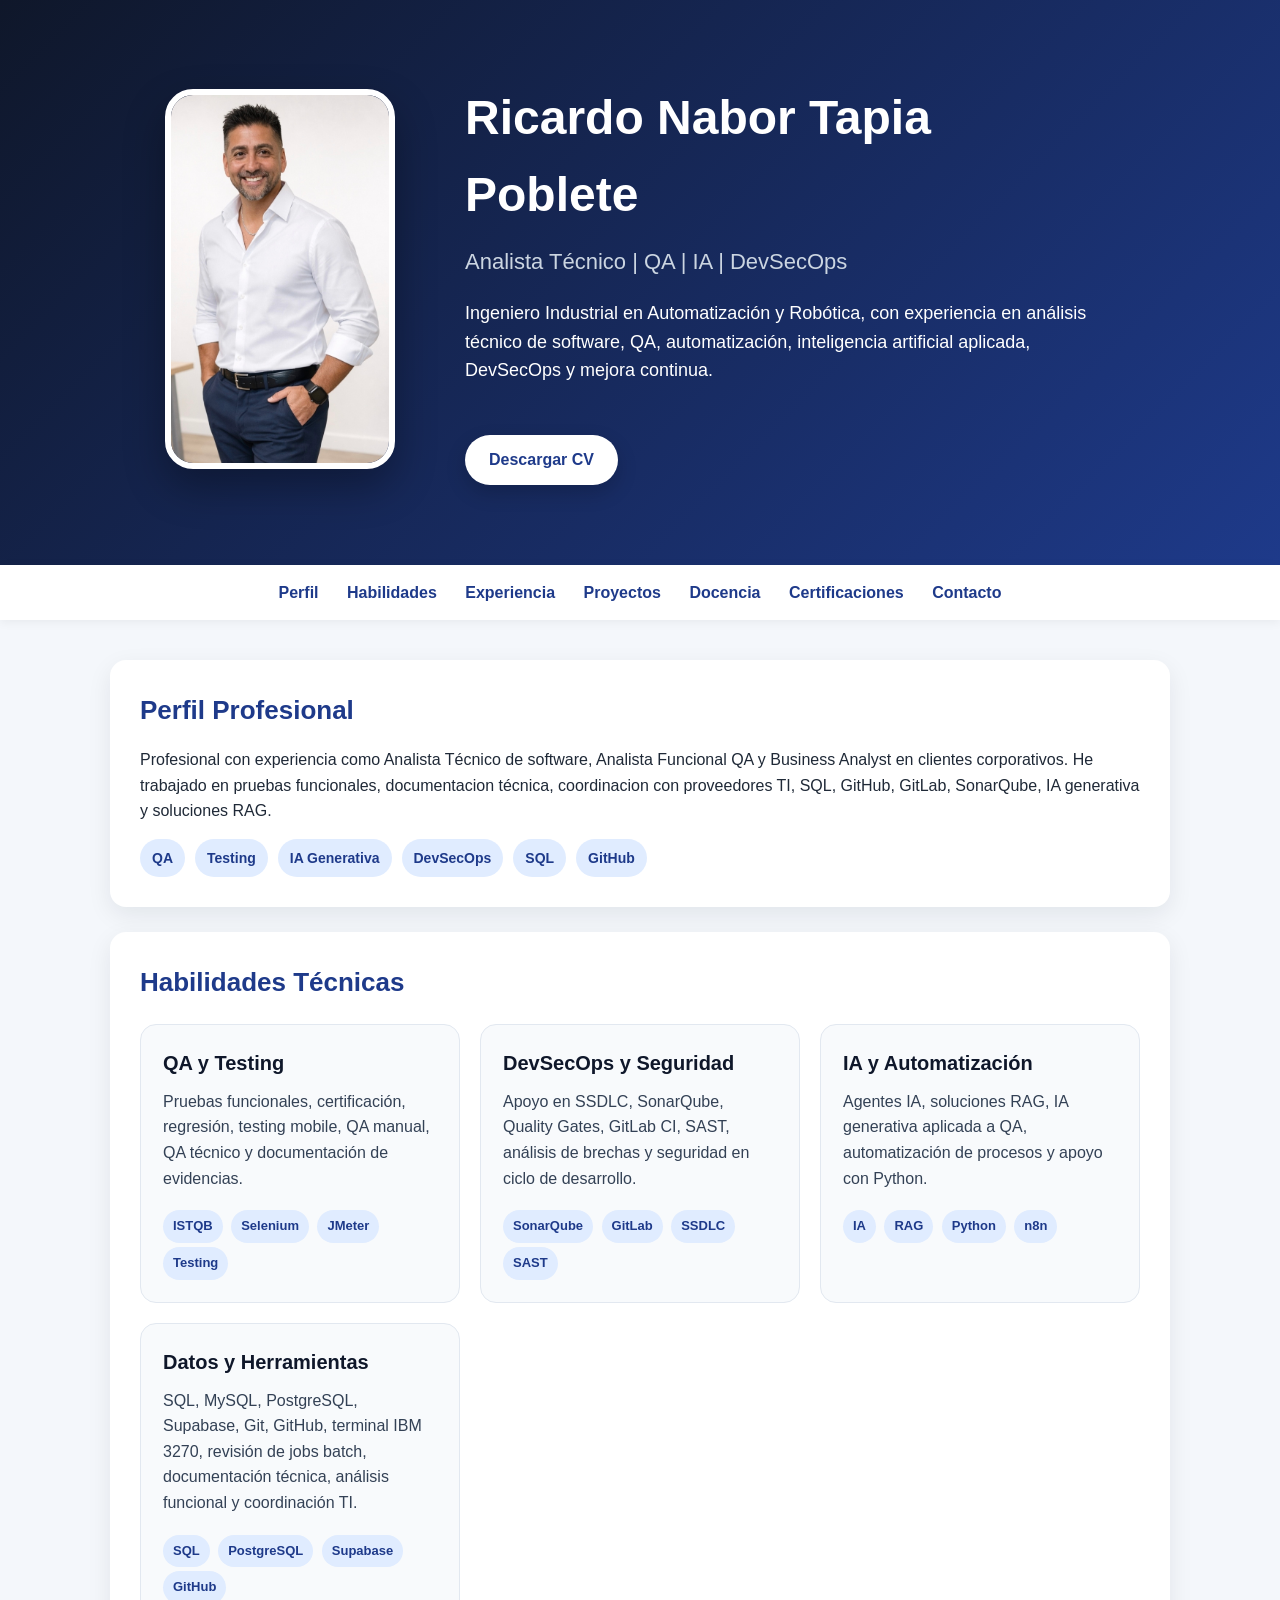
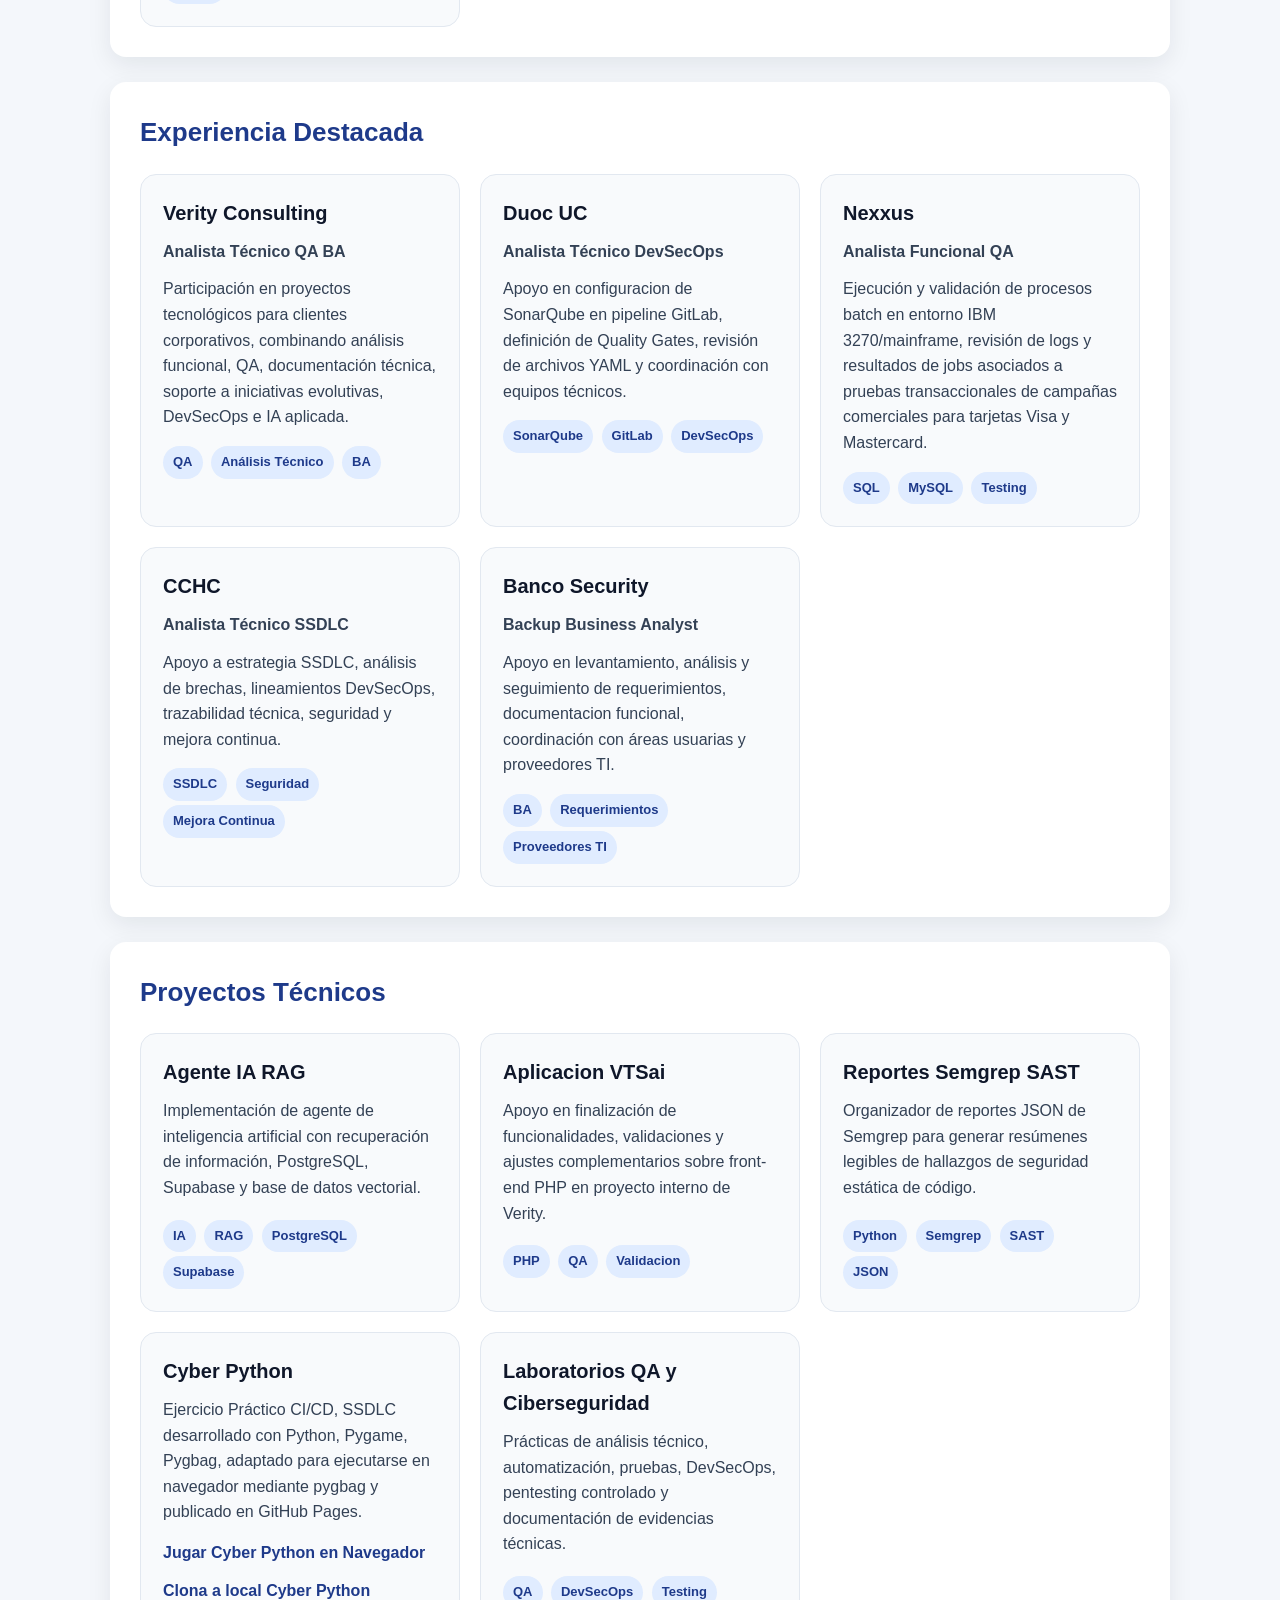
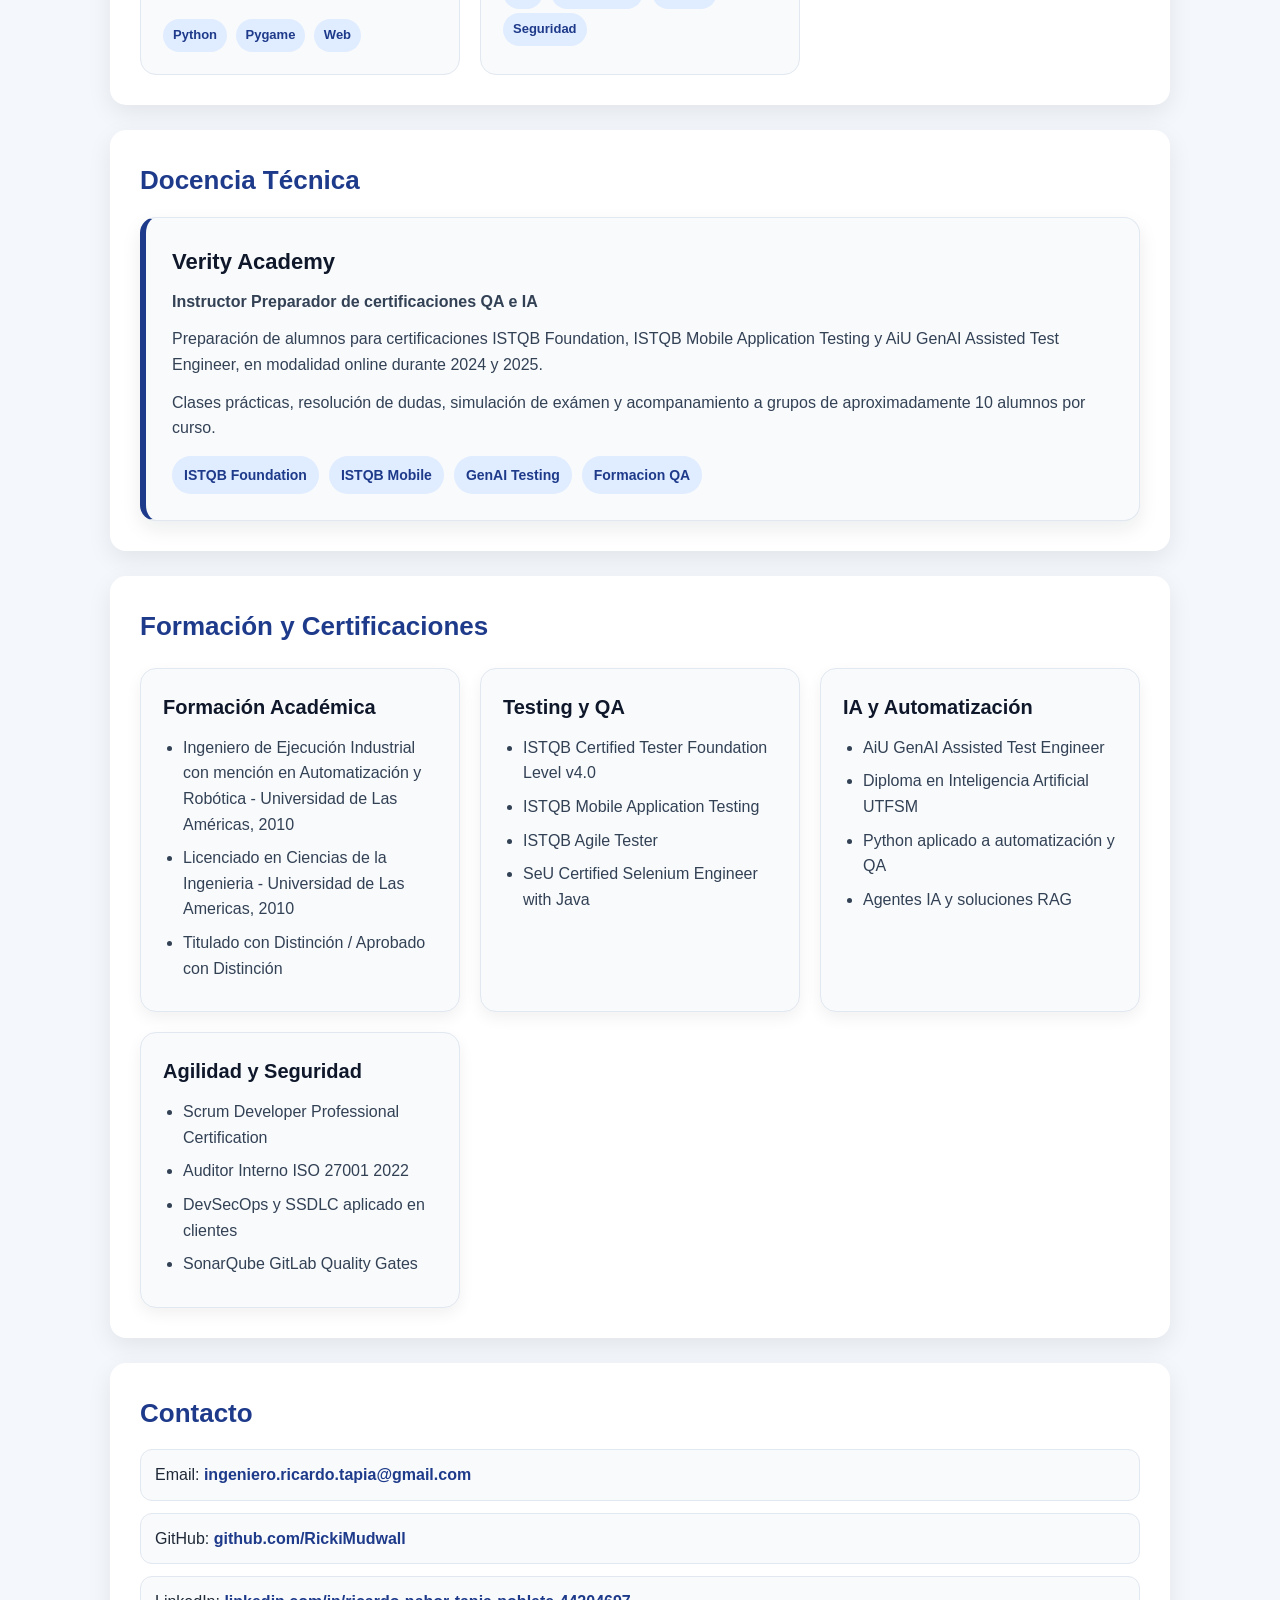
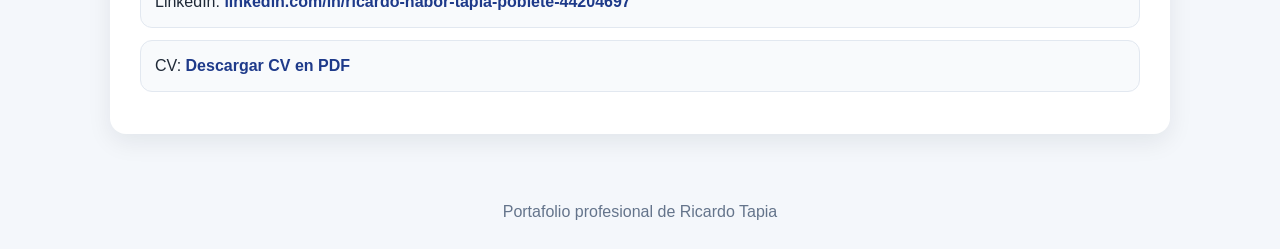
==== index.html @ 10bc8da4 "Update description and profile text in index.html" ====
<!DOCTYPE html>
<html lang="es">
<head>
  <meta charset="UTF-8">
  <meta name="viewport" content="width=device-width, initial-scale=1.0">
  <title>Ricardo Tapia | QA, IA, DevSecOps y Análisis Técnico</title>
  
  <meta name="description" content="Portafolio profesional de Ricardo Tapia, Ingeniero Industrial con experiencia en QA, analisis tecnico de software, inteligencia artificial aplicada, DevSecOps, automatizacion, testing y ciberseguridad.">
  
  <meta name="author" content="Ricardo Nabor Tapia Poblete">
  
  <meta name="keywords" content="Ricardo Tapia, QA, Testing, DevSecOps, Inteligencia Artificial, IA, RAG, Automatizacion, Analista Tecnico, Business Analyst, GitHub, SonarQube, GitLab, SQL">
  
  <meta property="og:title" content="Ricardo Tapia | Portafolio Profesional">
  <meta property="og:description" content="QA, IA aplicada, DevSecOps, automatizacion, testing, analisis tecnico y ciberseguridad.">
  <meta property="og:type" content="website">
  <meta property="og:url" content="https://rickimudwall.github.io/">
  
  <link rel="stylesheet" href="style.css">
</head>

<body>
  <header>
    <div class="hero-container">
      <div class="hero-image">
        <img src="perfil.jpg" alt="Foto de perfil de Ricardo Tapia" class="profile-photo">
      </div>
  
      <div class="hero-content">
        <h1>Ricardo Nabor Tapia Poblete</h1>
        <h2>Analista Técnico | QA | IA | DevSecOps</h2>
  
        <p>
          Ingeniero Industrial en Automatización y Robótica, con experiencia en análisis técnico de software,
          QA, automatización, inteligencia artificial aplicada, DevSecOps y mejora continua.
        </p>
  
        <a class="btn-cv" href="CV_Ricardo_Tapia.pdf" download>
          Descargar CV
        </a>
      </div>
    </div>
  </header>

  <nav>
    <a href="#perfil">Perfil</a>
    <a href="#habilidades">Habilidades</a>
    <a href="#experiencia">Experiencia</a>
    <a href="#proyectos">Proyectos</a>
    <a href="#docencia">Docencia</a>
    <a href="#certificaciones">Certificaciones</a>
    <a href="#contacto">Contacto</a>
  </nav>

  <main>
    <section id="perfil">
      <h2>Perfil Profesional</h2>
      <p>
        Profesional con experiencia como Analista Técnico de software, Analista Funcional QA y Business Analyst
        en clientes corporativos. He trabajado en pruebas funcionales, documentacion técnica,
        coordinacion con proveedores TI, SQL, GitHub, GitLab, SonarQube, IA generativa y soluciones RAG.
      </p>

      <div class="badges">
        <span class="badge">QA</span>
        <span class="badge">Testing</span>
        <span class="badge">IA Generativa</span>
        <span class="badge">DevSecOps</span>
        <span class="badge">SQL</span>
        <span class="badge">GitHub</span>
      </div>
    </section>

    <section id="habilidades">
      <h2>Habilidades Técnicas</h2>
    
      <div class="skills-grid">
        <article class="skill-card">
          <h3>QA y Testing</h3>
          <p>Pruebas funcionales, certificación, regresión, testing mobile, QA manual, QA técnico y documentación de evidencias.</p>
          <span>ISTQB</span>
          <span>Selenium</span>
          <span>JMeter</span>
          <span>Testing</span>
        </article>
    
        <article class="skill-card">
          <h3>DevSecOps y Seguridad</h3>
          <p>Apoyo en SSDLC, SonarQube, Quality Gates, GitLab CI, SAST, análisis de brechas y seguridad en ciclo de desarrollo.</p>
          <span>SonarQube</span>
          <span>GitLab</span>
          <span>SSDLC</span>
          <span>SAST</span>
        </article>
    
        <article class="skill-card">
          <h3>IA y Automatización</h3>
          <p>Agentes IA, soluciones RAG, IA generativa aplicada a QA, automatización de procesos y apoyo con Python.</p>
          <span>IA</span>
          <span>RAG</span>
          <span>Python</span>
          <span>n8n</span>
        </article>
    
        <article class="skill-card">
          <h3>Datos y Herramientas</h3>
          <p>SQL, MySQL, PostgreSQL, Supabase, Git, GitHub, terminal IBM 3270, revisión de jobs batch, documentación técnica, análisis funcional y coordinación TI.</p>
          <span>SQL</span>
          <span>PostgreSQL</span>
          <span>Supabase</span>
          <span>GitHub</span>
        </article>
      </div>
    </section>
    
    <section id="experiencia">
      <h2>Experiencia Destacada</h2>
    
      <div class="experience-grid">
        <article class="experience-card">
          <h3>Verity Consulting</h3>
          <p><strong>Analista Técnico QA BA</strong></p>
          <p>
            Participación en proyectos tecnológicos para clientes corporativos, combinando
            análisis funcional, QA, documentación técnica, soporte a iniciativas evolutivas,
            DevSecOps e IA aplicada.
          </p>
          <span>QA</span>
          <span>Análisis Técnico</span>
          <span>BA</span>
        </article>
    
        <article class="experience-card">
          <h3>Duoc UC</h3>
          <p><strong>Analista Técnico DevSecOps</strong></p>
          <p>
            Apoyo en configuracion de SonarQube en pipeline GitLab, definición de Quality Gates,
            revisión de archivos YAML y coordinación con equipos técnicos.
          </p>
          <span>SonarQube</span>
          <span>GitLab</span>
          <span>DevSecOps</span>
        </article>
    
        <article class="experience-card">
          <h3>Nexxus</h3>
          <p><strong>Analista Funcional QA</strong></p>
          <p>
            Ejecución y validación de procesos batch en entorno IBM 3270/mainframe, revisión de logs y resultados de jobs asociados a pruebas transaccionales de campañas comerciales para tarjetas Visa y Mastercard.
          </p>
          <span>SQL</span>
          <span>MySQL</span>
          <span>Testing</span>
        </article>
    
        <article class="experience-card">
          <h3>CCHC</h3>
          <p><strong>Analista Técnico SSDLC</strong></p>
          <p>
            Apoyo a estrategia SSDLC, análisis de brechas, lineamientos DevSecOps,
            trazabilidad técnica, seguridad y mejora continua.
          </p>
          <span>SSDLC</span>
          <span>Seguridad</span>
          <span>Mejora Continua</span>
        </article>
    
        <article class="experience-card">
          <h3>Banco Security</h3>
          <p><strong>Backup Business Analyst</strong></p>
          <p>
            Apoyo en levantamiento, análisis y seguimiento de requerimientos,
            documentacion funcional, coordinación con áreas usuarias y proveedores TI.
          </p>
          <span>BA</span>
          <span>Requerimientos</span>
          <span>Proveedores TI</span>
        </article>
      </div>
    </section>

    <section id="proyectos">
      <h2>Proyectos Técnicos</h2>
    
      <div class="project-grid">
        <article class="project-card">
          <h3>Agente IA RAG</h3>
          <p>
            Implementación de agente de inteligencia artificial con recuperación de información,
            PostgreSQL, Supabase y base de datos vectorial.
          </p>
          <span>IA</span>
          <span>RAG</span>
          <span>PostgreSQL</span>
          <span>Supabase</span>
        </article>
    
        <article class="project-card">
          <h3>Aplicacion VTSai</h3>
          <p>
            Apoyo en finalización de funcionalidades, validaciones y ajustes complementarios
            sobre front-end PHP en proyecto interno de Verity.
          </p>
          <span>PHP</span>
          <span>QA</span>
          <span>Validacion</span>
        </article>
    
        <article class="project-card">
          <h3>Reportes Semgrep SAST</h3>
          <p>
            Organizador de reportes JSON de Semgrep para generar resúmenes legibles
            de hallazgos de seguridad estática de código.
          </p>
          <span>Python</span>
          <span>Semgrep</span>
          <span>SAST</span>
          <span>JSON</span>
        </article>

        <article class="project-card">
          <h3>Cyber Python</h3>
          <p>
            Ejercicio Práctico CI/CD, SSDLC desarrollado con Python, Pygame, Pygbag, adaptado para ejecutarse
            en navegador mediante pygbag y publicado en GitHub Pages.
          </p>
          <a class="project-link" href="https://rickimudwall.github.io/cyber-python/" target="_blank" rel="noopener noreferrer">Jugar Cyber Python en Navegador</a>
          <a class="project-link" href="https://github.com/RickiMudwall/cyber-python.git" target="_blank" rel="noopener noreferrer">Clona a local Cyber Python</a>
          <span>Python</span>
          <span>Pygame</span>
          <span>Web</span>
        </article>
    
        <article class="project-card">
          <h3>Laboratorios QA y Ciberseguridad</h3>
          <p>
            Prácticas de análisis técnico, automatización, pruebas, DevSecOps,
            pentesting controlado y documentación de evidencias técnicas.
          </p>
          <span>QA</span>
          <span>DevSecOps</span>
          <span>Testing</span>
          <span>Seguridad</span>
        </article>
      </div>
    </section>

    <section id="docencia">
      <h2>Docencia Técnica</h2>
    
      <div class="teaching-card">
        <h3>Verity Academy</h3>
        <p><strong>Instructor Preparador de certificaciones QA e IA</strong></p>
        <p>
          Preparación de alumnos para certificaciones ISTQB Foundation,
          ISTQB Mobile Application Testing y AiU GenAI Assisted Test Engineer,
          en modalidad online durante 2024 y 2025.
        </p>
        <p>
          Clases prácticas, resolución de dudas, simulación de exámen y
          acompanamiento a grupos de aproximadamente 10 alumnos por curso.
        </p>
    
        <div class="badges">
          <span class="badge">ISTQB Foundation</span>
          <span class="badge">ISTQB Mobile</span>
          <span class="badge">GenAI Testing</span>
          <span class="badge">Formacion QA</span>
        </div>
      </div>
    </section>
    
    <section id="certificaciones">
      <h2>Formación y Certificaciones</h2>
    
      <div class="cert-grid">
        <article class="cert-card">
          <h3>Formación Académica</h3>
          <ul>
            <li>Ingeniero de Ejecución Industrial con mención en Automatización y Robótica - Universidad de Las Américas, 2010</li>
            <li>Licenciado en Ciencias de la Ingenieria - Universidad de Las Americas, 2010</li>
            <li>Titulado con Distinción / Aprobado con Distinción</li>
          </ul>
        </article>

        <article class="cert-card">
          <h3>Testing y QA</h3>
          <ul>
            <li>ISTQB Certified Tester Foundation Level v4.0</li>
            <li>ISTQB Mobile Application Testing</li>
            <li>ISTQB Agile Tester</li>
            <li>SeU Certified Selenium Engineer with Java</li>
          </ul>
        </article>
    
        <article class="cert-card">
          <h3>IA y Automatización</h3>
          <ul>
            <li>AiU GenAI Assisted Test Engineer</li>
            <li>Diploma en Inteligencia Artificial UTFSM</li>
            <li>Python aplicado a automatización y QA</li>
            <li>Agentes IA y soluciones RAG</li>
          </ul>
        </article>
    
        <article class="cert-card">
          <h3>Agilidad y Seguridad</h3>
          <ul>
            <li>Scrum Developer Professional Certification</li>
            <li>Auditor Interno ISO 27001 2022</li>
            <li>DevSecOps y SSDLC aplicado en clientes</li>
            <li>SonarQube GitLab Quality Gates</li>
          </ul>
        </article>
      </div>
    </section>

    <section id="contacto">
      <h2>Contacto</h2>
    
      <p>
        Email:
        <a href="mailto:ingeniero.ricardo.tapia@gmail.com">
          ingeniero.ricardo.tapia@gmail.com
        </a>
      </p>
    
      <p>
        GitHub:
        <a href="https://github.com/RickiMudwall" target="_blank" rel="noopener noreferrer">
          github.com/RickiMudwall
        </a>
      </p>
    
      <p>
        LinkedIn:
        <a href="https://www.linkedin.com/in/ricardo-nabor-tapia-poblete-44204697" target="_blank" rel="noopener noreferrer">
          linkedin.com/in/ricardo-nabor-tapia-poblete-44204697
        </a>
      </p>
    
      <p>
        CV:
        <a href="CV_Ricardo_Tapia.pdf" download>
          Descargar CV en PDF
        </a>
      </p>
    </section>
  </main>

  <footer>
    <p>Portafolio profesional de Ricardo Tapia</p>
  </footer>
  
  <button id="topButton" class="top-button" aria-label="Volver arriba">
    ↑
  </button>
  
  <script src="script.js" defer></script>
  </body>
  </html>
---- style.css ----
* {
  box-sizing: border-box;
  margin: 0;
  padding: 0;
}

html {
  scroll-behavior: smooth;
}

body {
  font-family: Arial, Helvetica, sans-serif;
  background: #f4f7fb;
  color: #1f2937;
  line-height: 1.6;
}

header {
  background: linear-gradient(135deg, #0f172a, #1e3a8a);
  color: white;
  padding: 80px 20px;
}

.profile-photo {
  width: 230px;
  height: auto;
  border-radius: 28px;
  background: white;
  padding: 0;
  border: 6px solid white;
  box-shadow: 0 18px 42px rgba(0, 0, 0, 0.32);
}

.hero-container {
  max-width: 1050px;
  margin: 0 auto;
  display: flex;
  align-items: center;
  justify-content: center;
  gap: 70px;
}

.hero-image {
  flex: 0 0 auto;
}

.hero-content {
  max-width: 650px;
  text-align: left;
}

.hero-content h1 {
  font-size: 48px;
  margin-bottom: 10px;
}

.hero-content h2 {
  font-size: 22px;
  font-weight: 400;
  color: #cbd5e1;
  margin-bottom: 20px;
}

.hero-content p {
  max-width: 650px;
  margin: 0 0 25px 0;
  font-size: 18px;
}

header h1 {
  font-size: 42px;
  margin-bottom: 10px;
}

header h2 {
  font-size: 22px;
  font-weight: 400;
  color: #cbd5e1;
  margin-bottom: 20px;
}

header p {
  max-width: 850px;
  margin: 0 auto;
  font-size: 18px;
}

.btn-cv {
  display: inline-block;
  margin-top: 25px;
  padding: 12px 24px;
  background: white;
  color: #1e3a8a;
  text-decoration: none;
  font-weight: bold;
  border-radius: 999px;
  box-shadow: 0 8px 20px rgba(0, 0, 0, 0.18);
  transition: transform 0.2s ease, box-shadow 0.2s ease;
}

.btn-cv:hover {
  transform: translateY(-2px);
  box-shadow: 0 12px 28px rgba(0, 0, 0, 0.25);
}

nav {
  background: white;
  padding: 15px;
  text-align: center;
  box-shadow: 0 2px 10px rgba(0, 0, 0, 0.06);
  position: sticky;
  top: 0;
}

nav a {
  color: #1e3a8a;
  text-decoration: none;
  font-weight: bold;
  margin: 0 12px;
}

nav a:hover {
  text-decoration: underline;
}

main {
  max-width: 1100px;
  margin: 40px auto;
  padding: 0 20px;
}

section {
  background: white;
  margin-bottom: 25px;
  padding: 30px;
  border-radius: 16px;
  box-shadow: 0 8px 24px rgba(15, 23, 42, 0.08);
}

section h2 {
  color: #1e3a8a;
  margin-bottom: 15px;
  font-size: 26px;
}

section p {
  margin-bottom: 12px;
}

ul {
  padding-left: 22px;
}

li {
  margin-bottom: 8px;
}

.badges {
  display: flex;
  flex-wrap: wrap;
  gap: 10px;
  margin-top: 15px;
}

.badge {
  background: #e0ecff;
  color: #1e3a8a;
  padding: 8px 12px;
  border-radius: 999px;
  font-size: 14px;
  font-weight: bold;
}

footer {
  text-align: center;
  padding: 25px;
  color: #64748b;
}

#contacto a {
  color: #1e3a8a;
  font-weight: bold;
  text-decoration: none;
}

#contacto a:hover,
#contacto a:focus {
  text-decoration: underline;
}

#contacto p {
  background: #f8fafc;
  padding: 12px 14px;
  border-radius: 12px;
  margin-bottom: 12px;
  border: 1px solid #e2e8f0;
}

.project-grid {
  display: grid;
  grid-template-columns: repeat(auto-fit, minmax(240px, 1fr));
  gap: 20px;
  margin-top: 20px;
}

.project-card {
  background: #f8fafc;
  border: 1px solid #e2e8f0;
  border-radius: 16px;
  padding: 22px;
  transition: transform 0.2s ease, box-shadow 0.2s ease;
}

.project-card:hover {
  transform: translateY(-4px);
  box-shadow: 0 12px 28px rgba(15, 23, 42, 0.12);
}

.project-card h3 {
  color: #0f172a;
  font-size: 20px;
  margin-bottom: 10px;
}

.project-card p {
  color: #334155;
  margin-bottom: 15px;
}

.project-card span {
  display: inline-block;
  background: #e0ecff;
  color: #1e3a8a;
  padding: 6px 10px;
  border-radius: 999px;
  font-size: 13px;
  font-weight: bold;
  margin: 4px 4px 0 0;
}

.project-link {
  display: inline-block;
  color: #1e3a8a;
  font-weight: bold;
  margin-bottom: 12px;
  text-decoration: none;
}

.project-link:hover,
.project-link:focus {
  text-decoration: underline;
}

.cert-grid {
  display: grid;
  grid-template-columns: repeat(auto-fit, minmax(260px, 1fr));
  gap: 20px;
  margin-top: 20px;
}

.cert-card {
  background: #f8fafc;
  border: 1px solid #e2e8f0;
  border-radius: 16px;
  padding: 22px;
  box-shadow: 0 6px 16px rgba(15, 23, 42, 0.06);
  transition: transform 0.2s ease, box-shadow 0.2s ease;
}

.cert-card:hover {
  transform: translateY(-4px);
  box-shadow: 0 12px 28px rgba(15, 23, 42, 0.12);
}

.cert-card h3 {
  color: #0f172a;
  font-size: 20px;
  margin-bottom: 12px;
}

.cert-card ul {
  padding-left: 20px;
}

.cert-card li {
  color: #334155;
  margin-bottom: 8px;
}

.experience-grid {
  display: grid;
  grid-template-columns: repeat(auto-fit, minmax(260px, 1fr));
  gap: 20px;
  margin-top: 20px;
}

.experience-card {
  background: #f8fafc;
  border: 1px solid #e2e8f0;
  border-radius: 16px;
  padding: 22px;
  transition: transform 0.2s ease, box-shadow 0.2s ease;
}

.experience-card:hover {
  transform: translateY(-4px);
  box-shadow: 0 12px 28px rgba(15, 23, 42, 0.12);
}

.experience-card h3 {
  color: #0f172a;
  font-size: 20px;
  margin-bottom: 10px;
}

.experience-card p {
  color: #334155;
  margin-bottom: 12px;
}

.experience-card span {
  display: inline-block;
  background: #e0ecff;
  color: #1e3a8a;
  padding: 6px 10px;
  border-radius: 999px;
  font-size: 13px;
  font-weight: bold;
  margin: 4px 4px 0 0;
}

.top-button {
  position: fixed;
  right: 24px;
  bottom: 24px;
  width: 48px;
  height: 48px;
  border: none;
  border-radius: 50%;
  background: #1e3a8a;
  color: white;
  font-size: 24px;
  font-weight: bold;
  cursor: pointer;
  opacity: 0;
  visibility: hidden;
  transform: translateY(12px);
  box-shadow: 0 10px 24px rgba(15, 23, 42, 0.25);
  transition: opacity 0.2s ease, transform 0.2s ease, visibility 0.2s ease;
}

.top-button.show {
  opacity: 1;
  visibility: visible;
  transform: translateY(0);
}

.top-button:hover {
  background: #0f172a;
  transform: translateY(-3px);
}

.teaching-card {
  background: #f8fafc;
  border: 1px solid #e2e8f0;
  border-left: 6px solid #1e3a8a;
  border-radius: 16px;
  padding: 26px;
  box-shadow: 0 8px 20px rgba(15, 23, 42, 0.08);
  transition: transform 0.2s ease, box-shadow 0.2s ease;
}

.teaching-card:hover {
  transform: translateY(-4px);
  box-shadow: 0 12px 28px rgba(15, 23, 42, 0.12);
}

.teaching-card h3 {
  color: #0f172a;
  font-size: 22px;
  margin-bottom: 10px;
}

.teaching-card p {
  color: #334155;
  margin-bottom: 12px;
}

.skills-grid {
  display: grid;
  grid-template-columns: repeat(auto-fit, minmax(260px, 1fr));
  gap: 20px;
  margin-top: 20px;
}

.skill-card {
  background: #f8fafc;
  border: 1px solid #e2e8f0;
  border-radius: 16px;
  padding: 22px;
  transition: transform 0.2s ease, box-shadow 0.2s ease;
}

.skill-card:hover {
  transform: translateY(-4px);
  box-shadow: 0 12px 28px rgba(15, 23, 42, 0.12);
}

.skill-card h3 {
  color: #0f172a;
  font-size: 20px;
  margin-bottom: 10px;
}

.skill-card p {
  color: #334155;
  margin-bottom: 15px;
}

.skill-card span {
  display: inline-block;
  background: #e0ecff;
  color: #1e3a8a;
  padding: 6px 10px;
  border-radius: 999px;
  font-size: 13px;
  font-weight: bold;
  margin: 4px 4px 0 0;
}

@media (max-width: 700px) {
  header h1 {
    font-size: 32px;
  }

  header h2 {
    font-size: 18px;
  }

  nav a {
    display: inline-block;
    margin: 6px;
  }

  section {
    padding: 22px;
  }

    .hero-container {
    flex-direction: column;
    gap: 30px;
    text-align: center;
  }

  .hero-content {
    text-align: center;
  }

  .hero-content h1 {
    font-size: 34px;
  }

  .hero-content h2 {
    font-size: 18px;
  }

  .hero-content p {
    margin: 0 auto 25px auto;
    font-size: 16px;
  }

  .profile-photo {
    width: 170px;
    height: auto;
  }
}
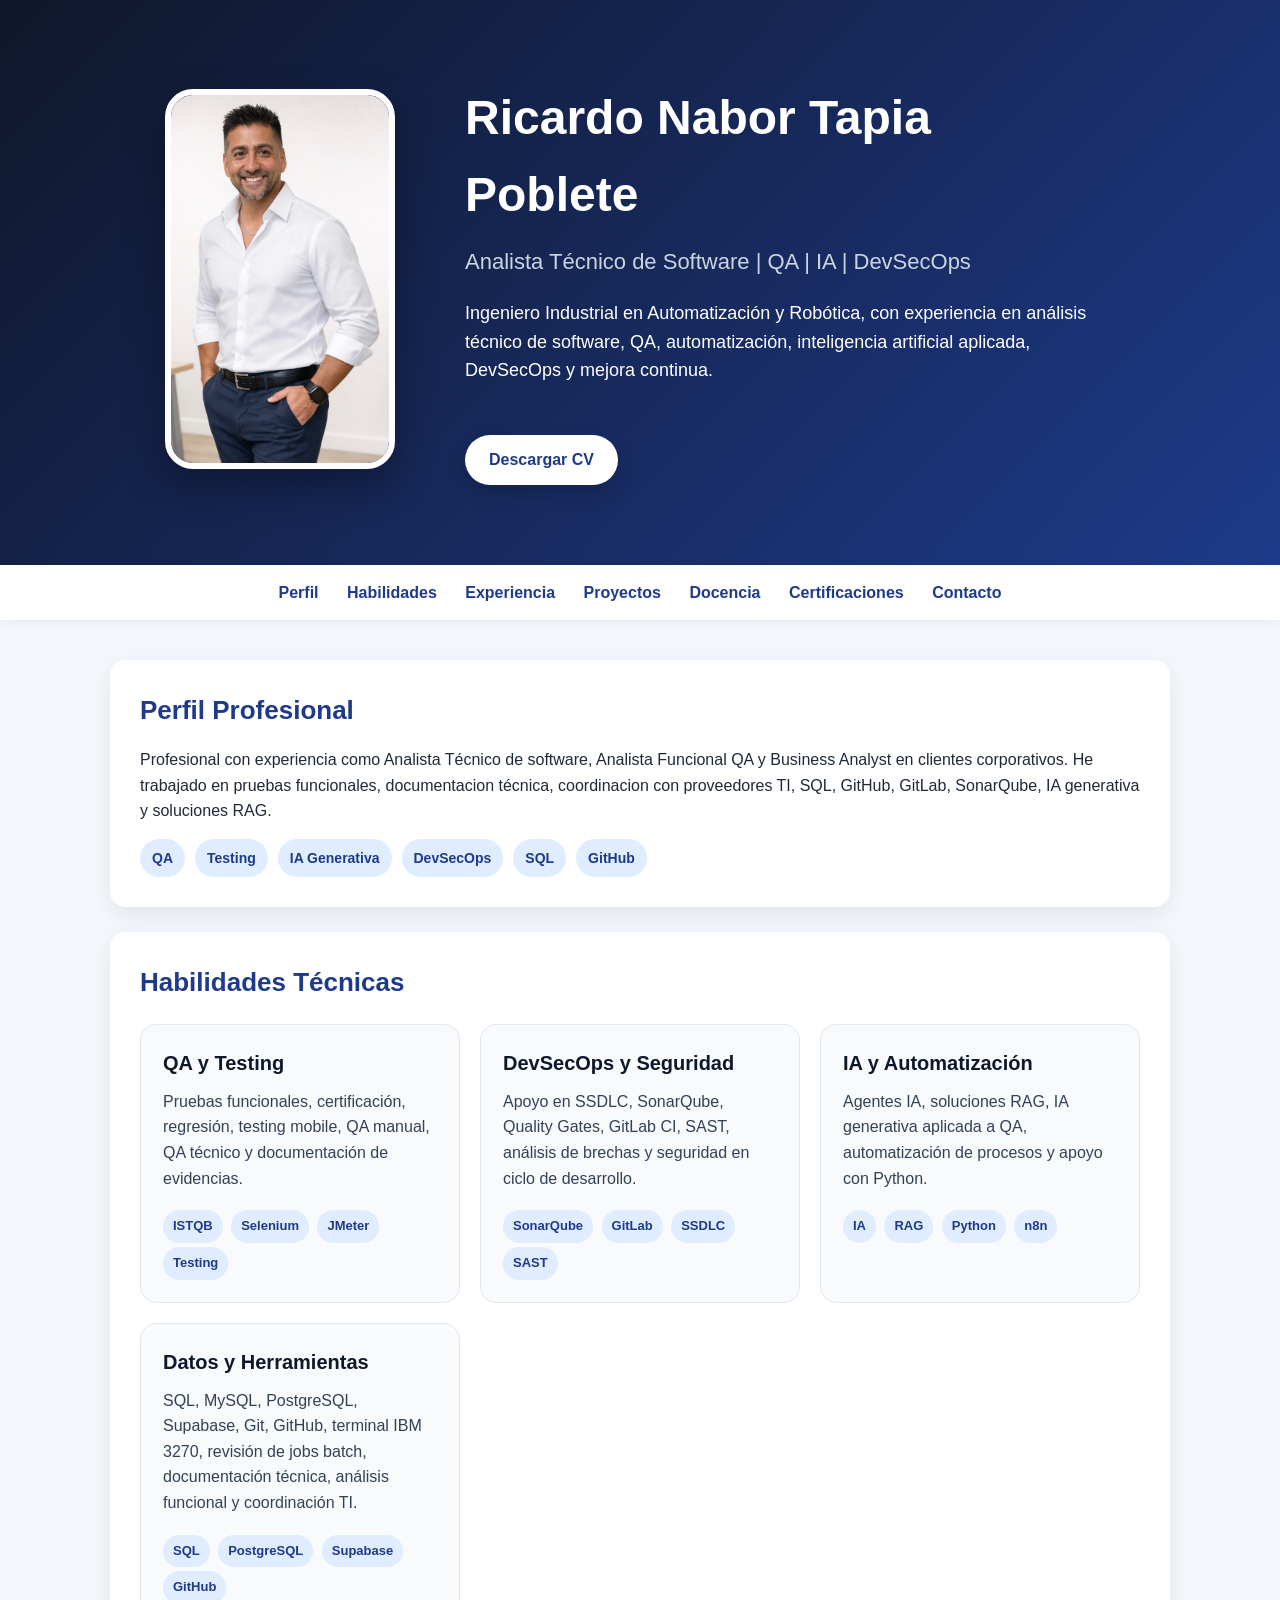
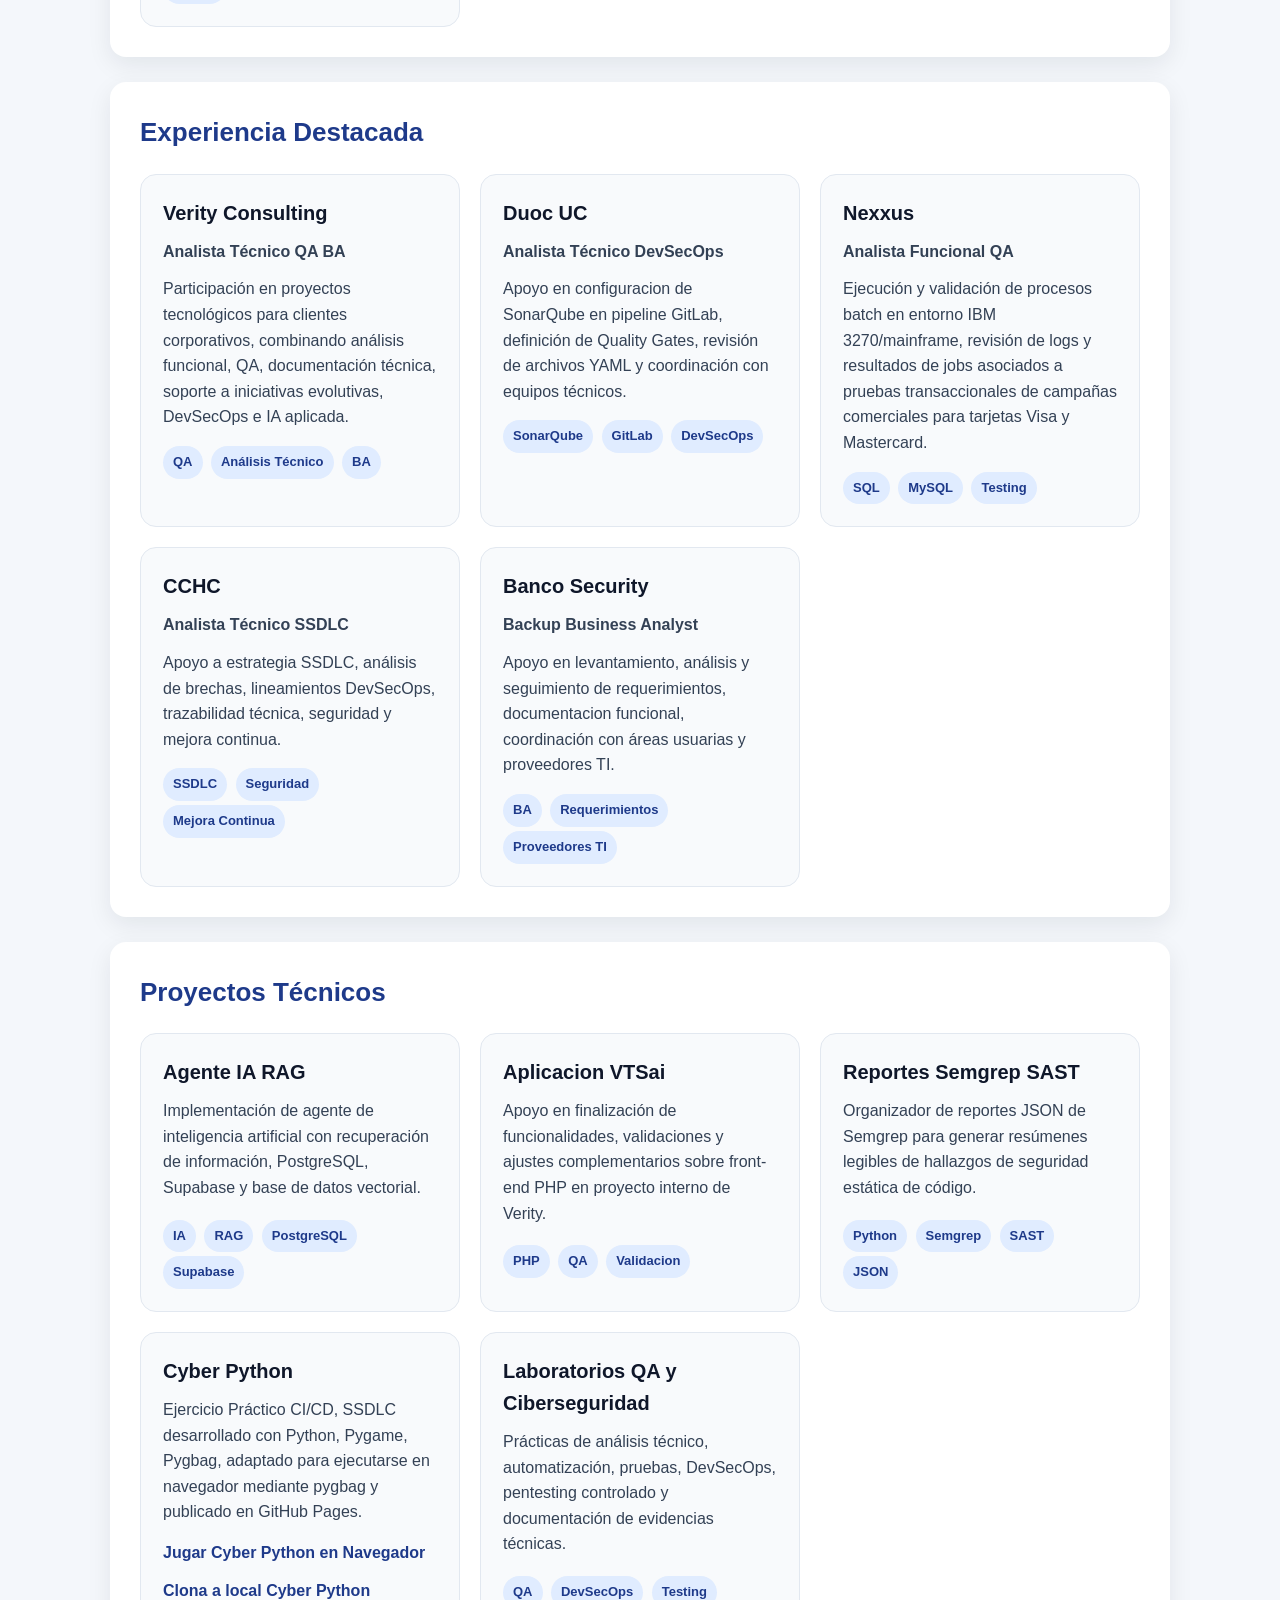
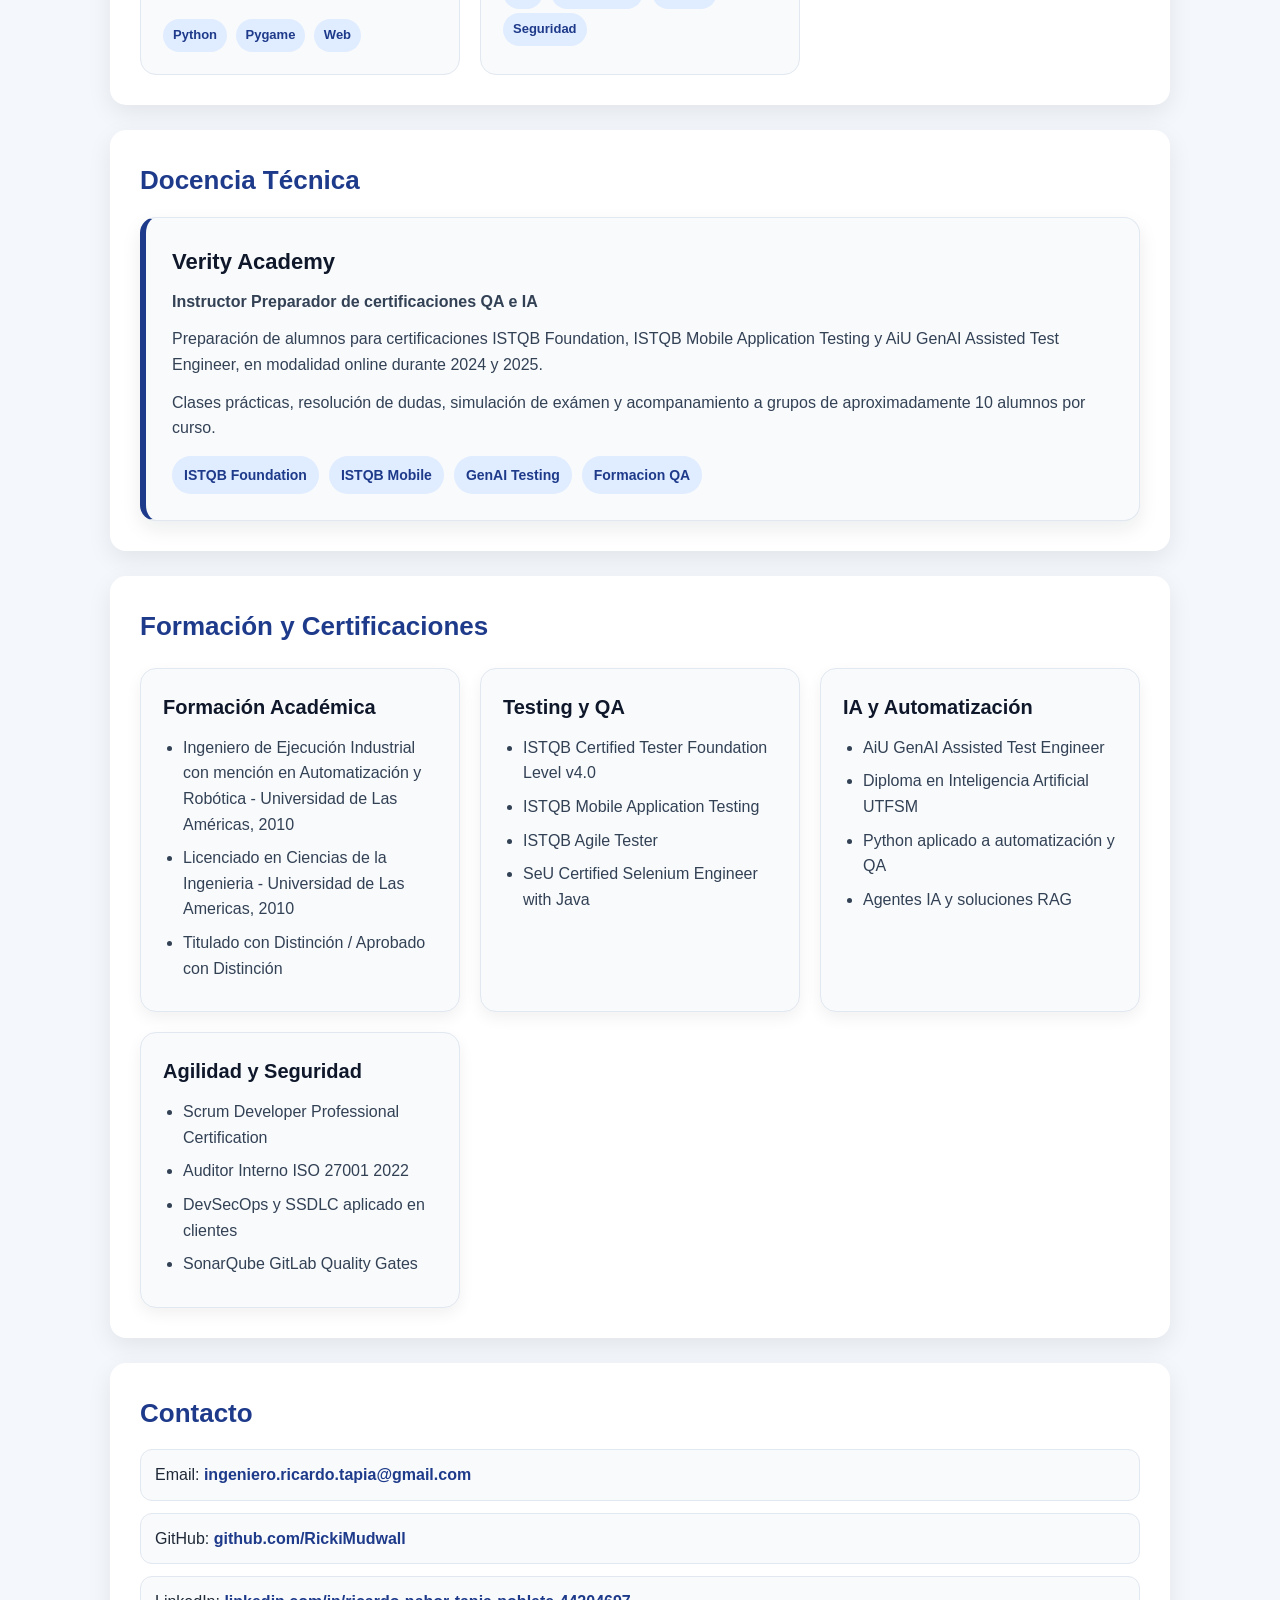
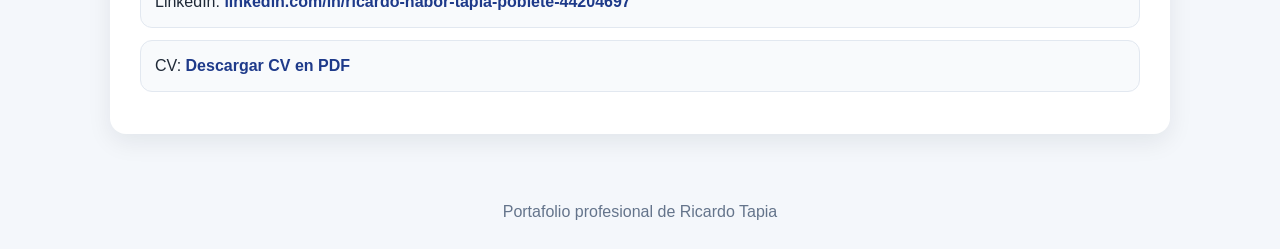
==== commit d99a4157: "Update meta description and job title in index.html" ====
--- a/index.html
+++ b/index.html
@@ -12,7 +12,7 @@
   <meta name="keywords" content="Ricardo Tapia, QA, Testing, DevSecOps, Inteligencia Artificial, IA, RAG, Automatizacion, Analista Tecnico, Business Analyst, GitHub, SonarQube, GitLab, SQL">
   
   <meta property="og:title" content="Ricardo Tapia | Portafolio Profesional">
-  <meta property="og:description" content="QA, IA aplicada, DevSecOps, automatizacion, testing, analisis tecnico y ciberseguridad.">
+  <meta property="og:description" content="QA, IA aplicada, DevSecOps, automatizacion, testing, analisis tecnico de software y ciberseguridad.">
   <meta property="og:type" content="website">
   <meta property="og:url" content="https://rickimudwall.github.io/">
   
@@ -28,7 +28,7 @@
   
       <div class="hero-content">
         <h1>Ricardo Nabor Tapia Poblete</h1>
-        <h2>Analista Técnico | QA | IA | DevSecOps</h2>
+        <h2>Analista Técnico de Software | QA | IA | DevSecOps</h2>
   
         <p>
           Ingeniero Industrial en Automatización y Robótica, con experiencia en análisis técnico de software,
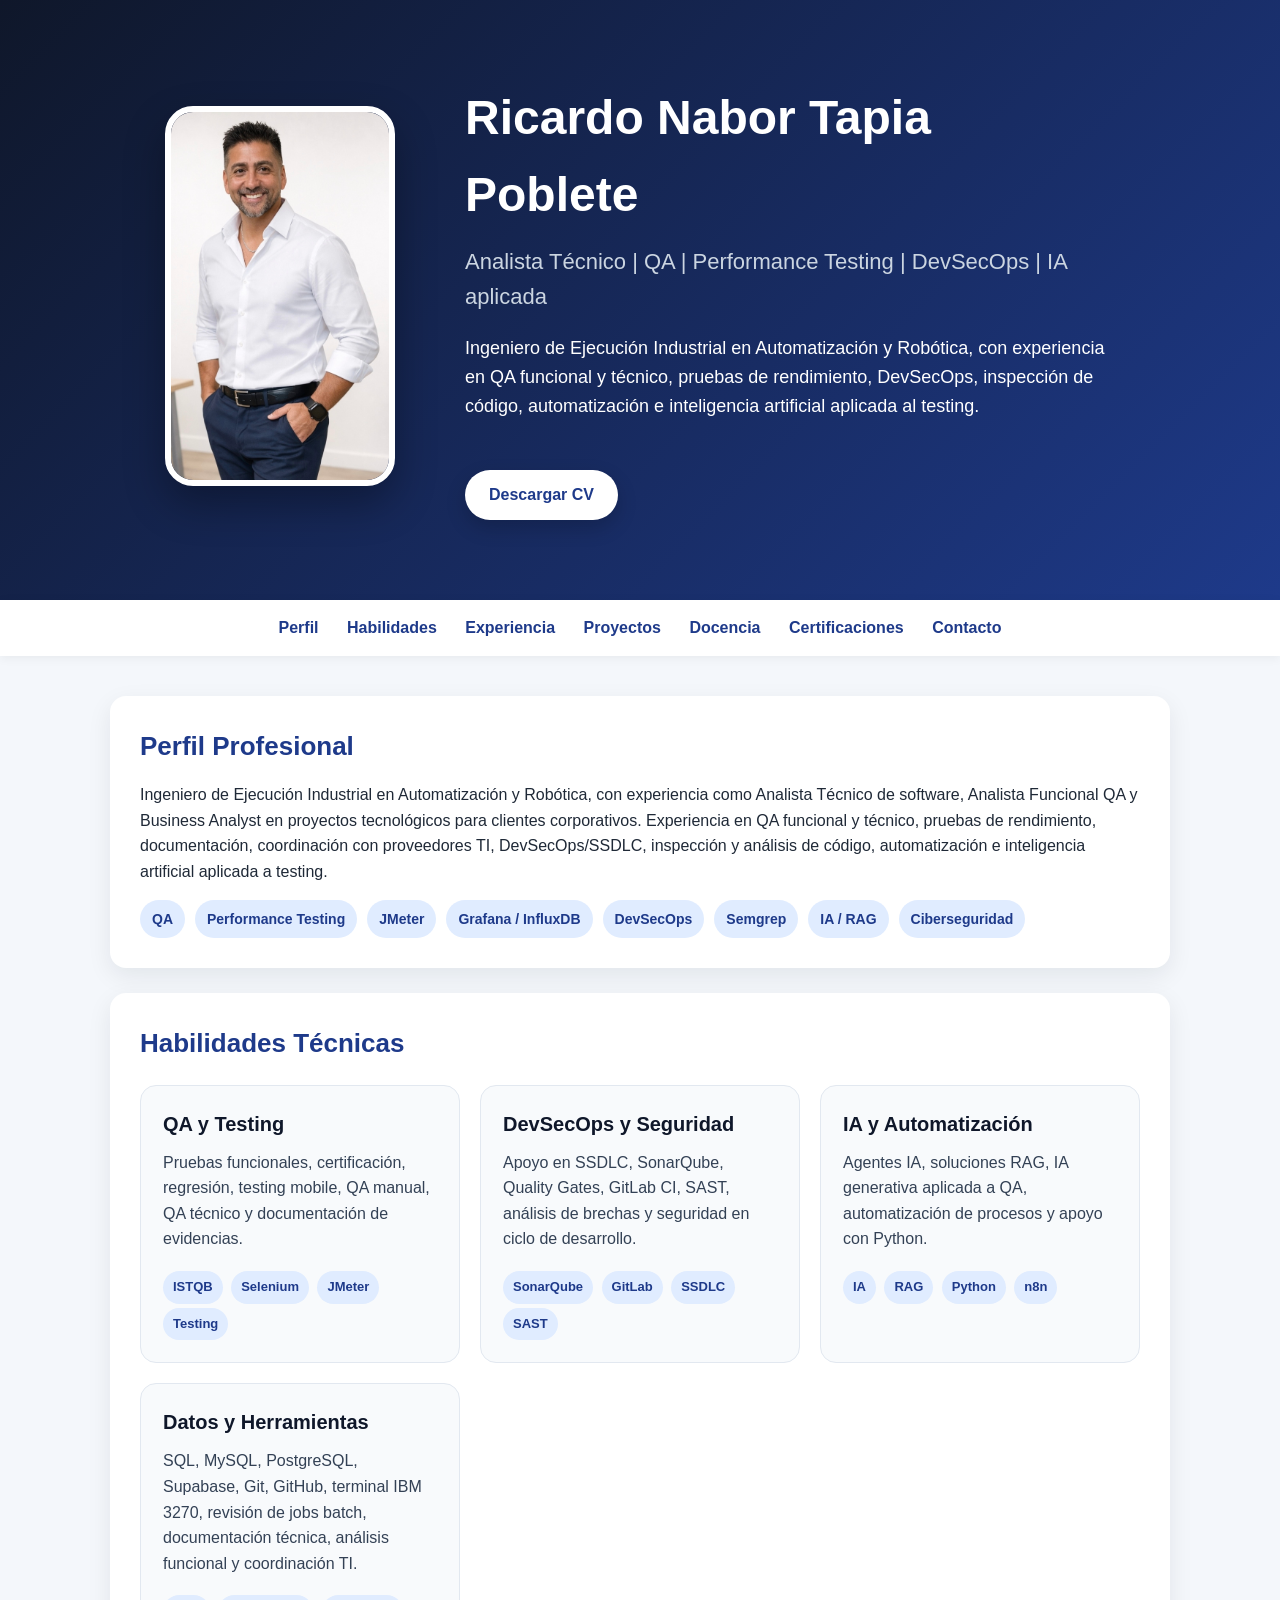
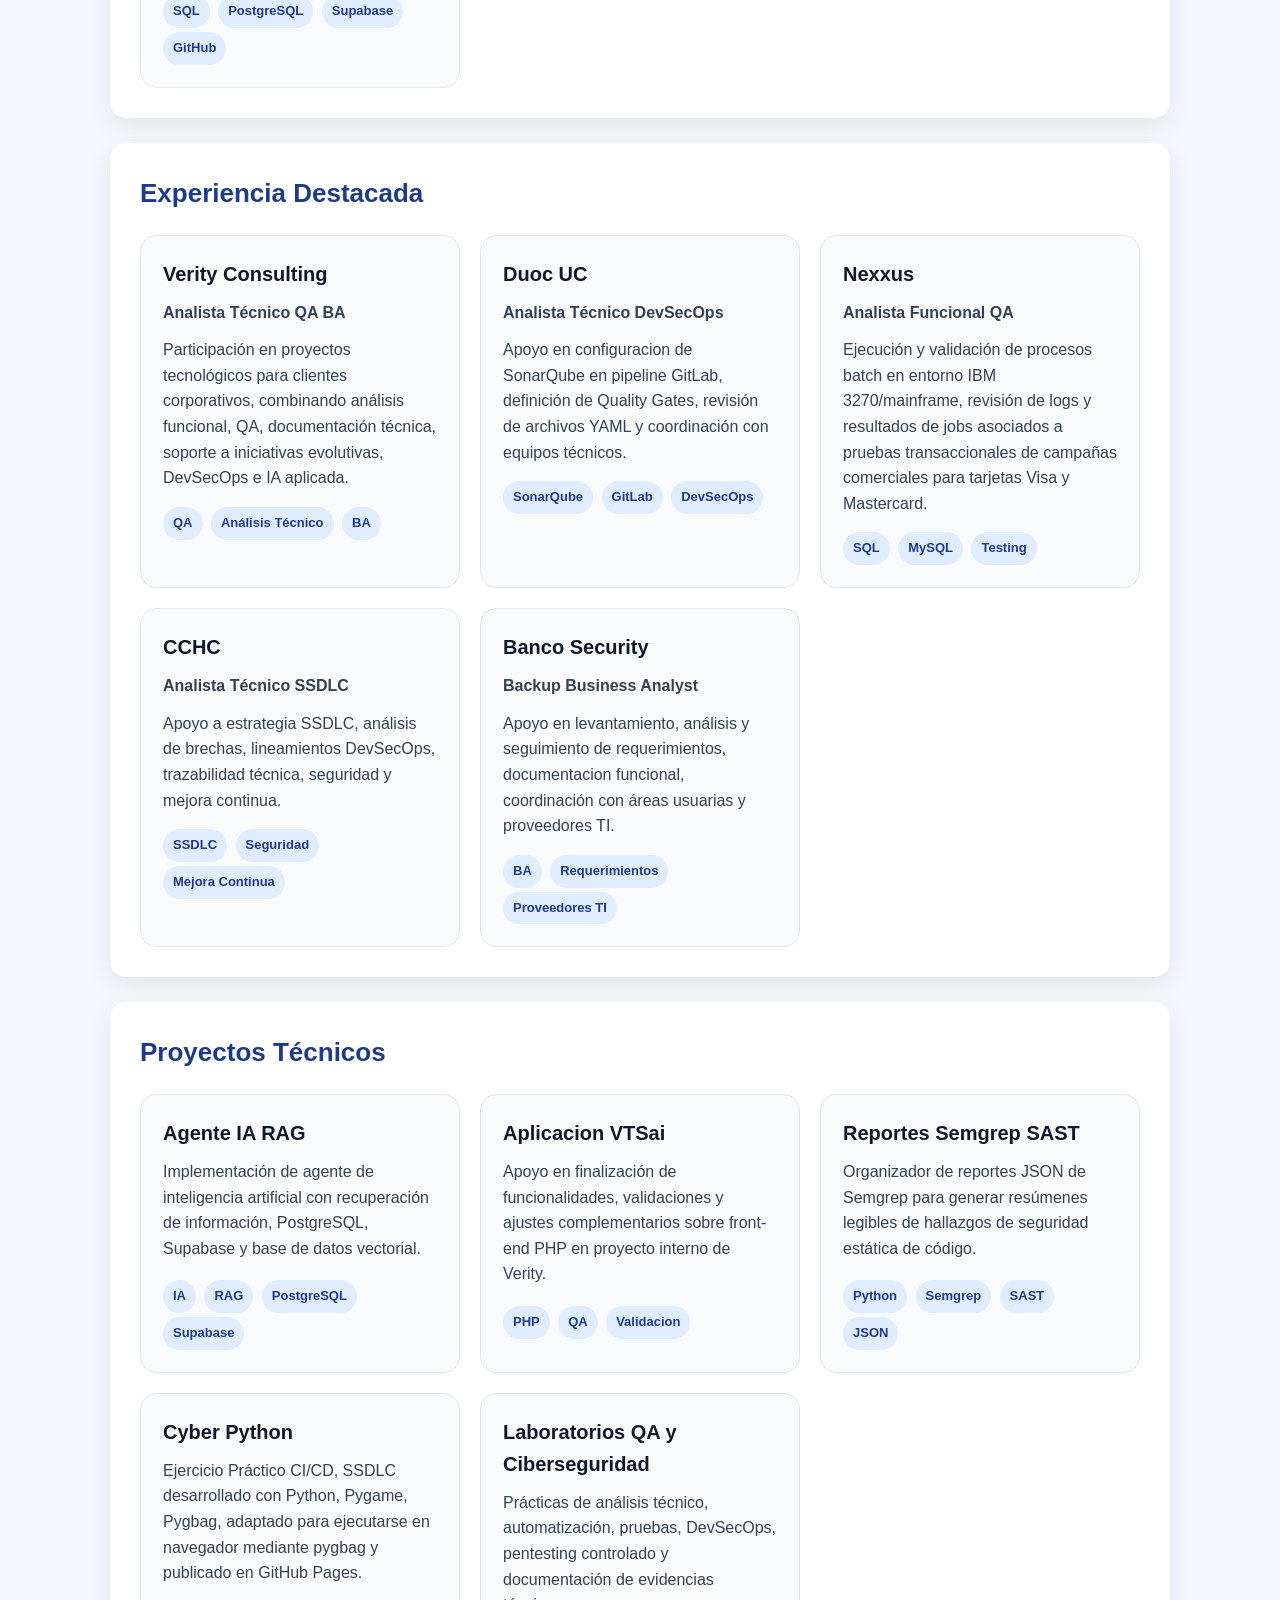
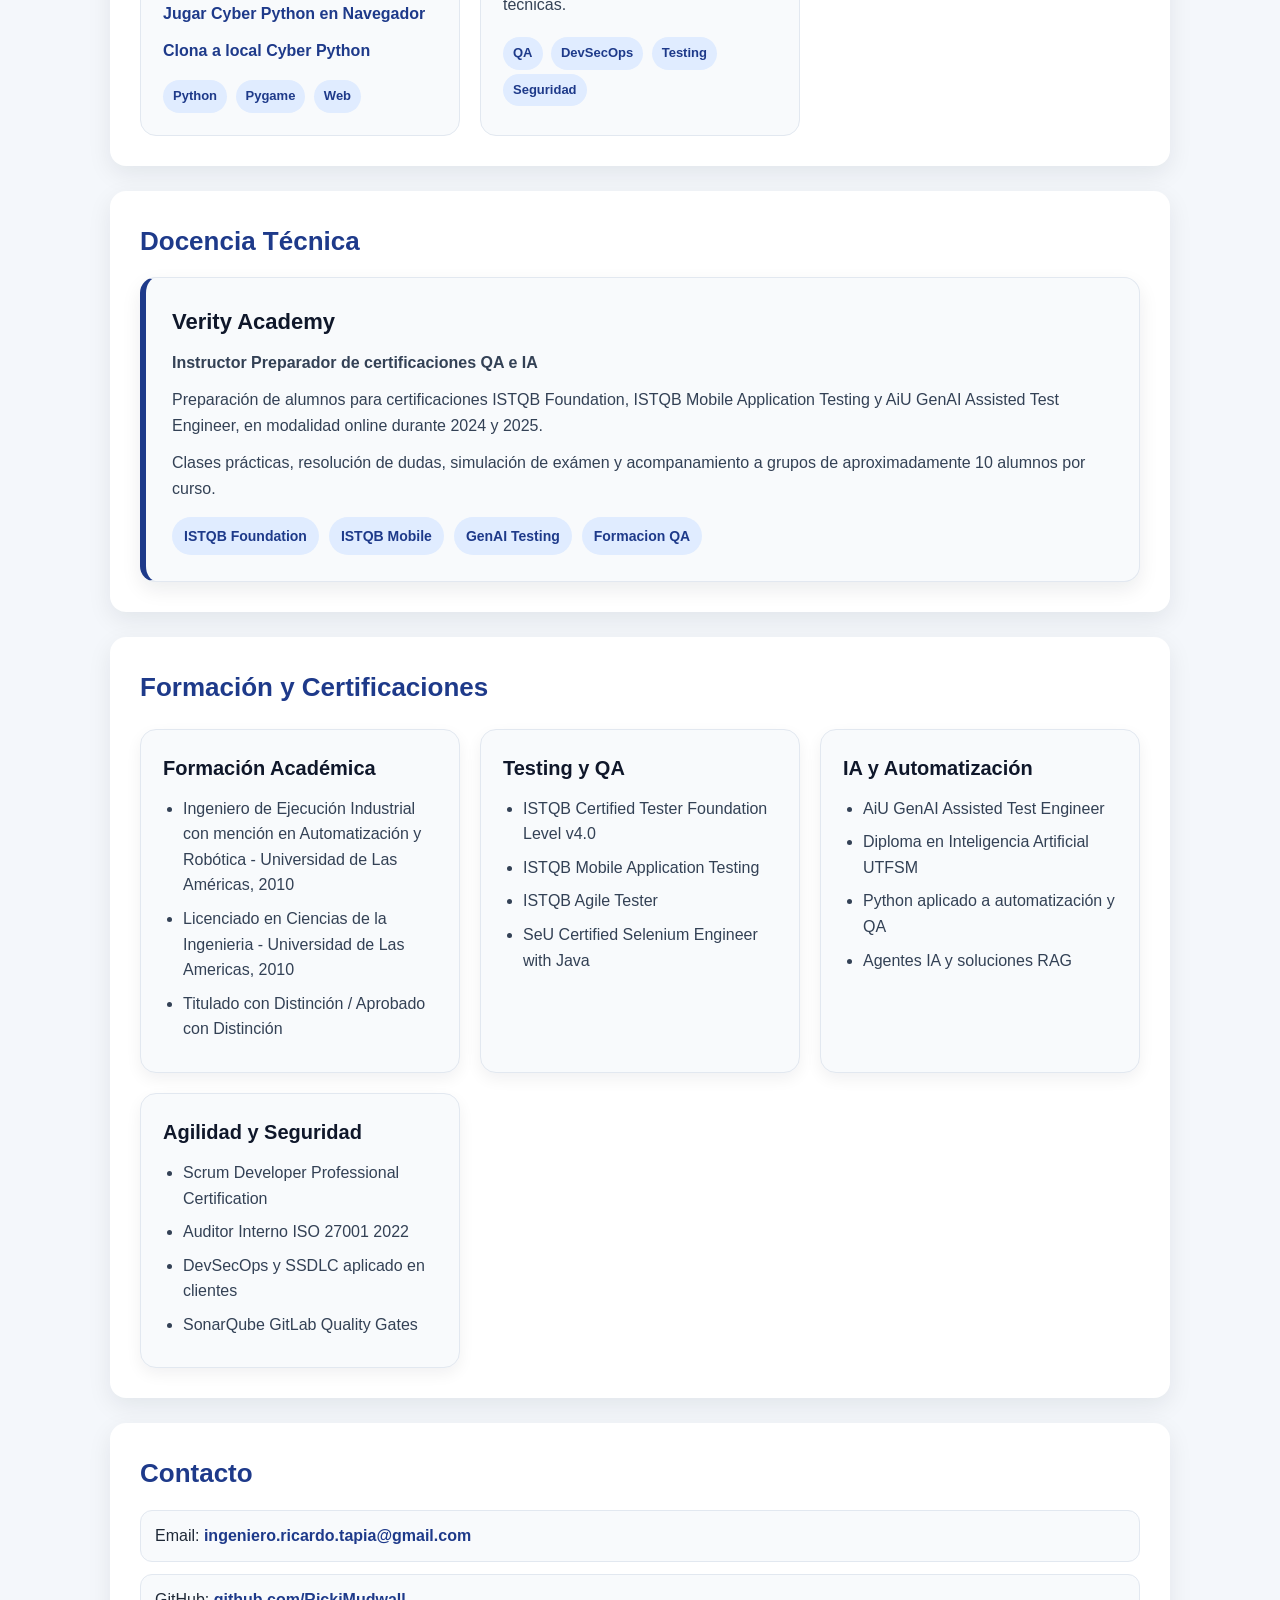
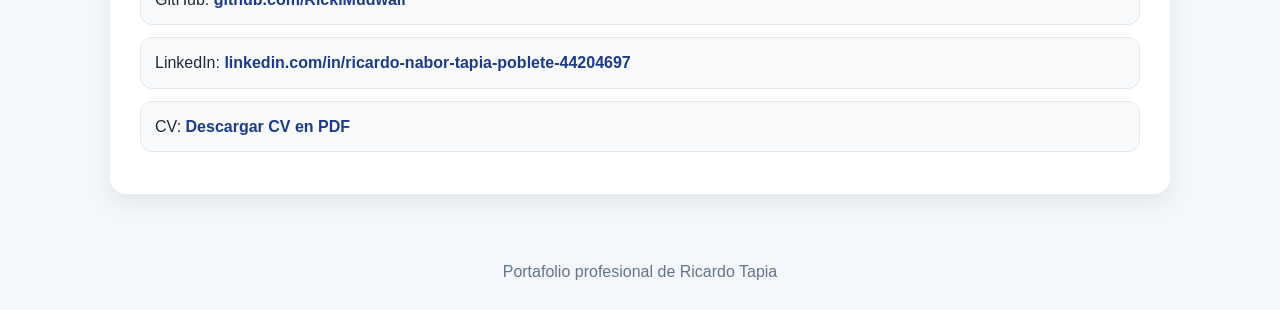
==== commit e79d1a65: "Update index.html Actualiza encabezado y perfil profesional" ====
--- a/index.html
+++ b/index.html
@@ -28,11 +28,11 @@
   
       <div class="hero-content">
         <h1>Ricardo Nabor Tapia Poblete</h1>
-        <h2>Analista Técnico de Software | QA | IA | DevSecOps</h2>
-  
+        <h2>Analista Técnico | QA | Performance Testing | DevSecOps | IA aplicada</h2>
+        
         <p>
-          Ingeniero Industrial en Automatización y Robótica, con experiencia en análisis técnico de software,
-          QA, automatización, inteligencia artificial aplicada, DevSecOps y mejora continua.
+          Ingeniero de Ejecución Industrial en Automatización y Robótica, con experiencia en QA funcional y técnico,
+          pruebas de rendimiento, DevSecOps, inspección de código, automatización e inteligencia artificial aplicada al testing.
         </p>
   
         <a class="btn-cv" href="CV_Ricardo_Tapia.pdf" download>
@@ -56,18 +56,21 @@
     <section id="perfil">
       <h2>Perfil Profesional</h2>
       <p>
-        Profesional con experiencia como Analista Técnico de software, Analista Funcional QA y Business Analyst
-        en clientes corporativos. He trabajado en pruebas funcionales, documentacion técnica,
-        coordinacion con proveedores TI, SQL, GitHub, GitLab, SonarQube, IA generativa y soluciones RAG.
-      </p>
-
+        Ingeniero de Ejecución Industrial en Automatización y Robótica, con experiencia como Analista Técnico de software,
+        Analista Funcional QA y Business Analyst en proyectos tecnológicos para clientes corporativos.
+        Experiencia en QA funcional y técnico, pruebas de rendimiento, documentación, coordinación con proveedores TI,
+        DevSecOps/SSDLC, inspección y análisis de código, automatización e inteligencia artificial aplicada a testing.
+      </p>
+    
       <div class="badges">
         <span class="badge">QA</span>
-        <span class="badge">Testing</span>
-        <span class="badge">IA Generativa</span>
+        <span class="badge">Performance Testing</span>
+        <span class="badge">JMeter</span>
+        <span class="badge">Grafana / InfluxDB</span>
         <span class="badge">DevSecOps</span>
-        <span class="badge">SQL</span>
-        <span class="badge">GitHub</span>
+        <span class="badge">Semgrep</span>
+        <span class="badge">IA / RAG</span>
+        <span class="badge">Ciberseguridad</span>
       </div>
     </section>
 
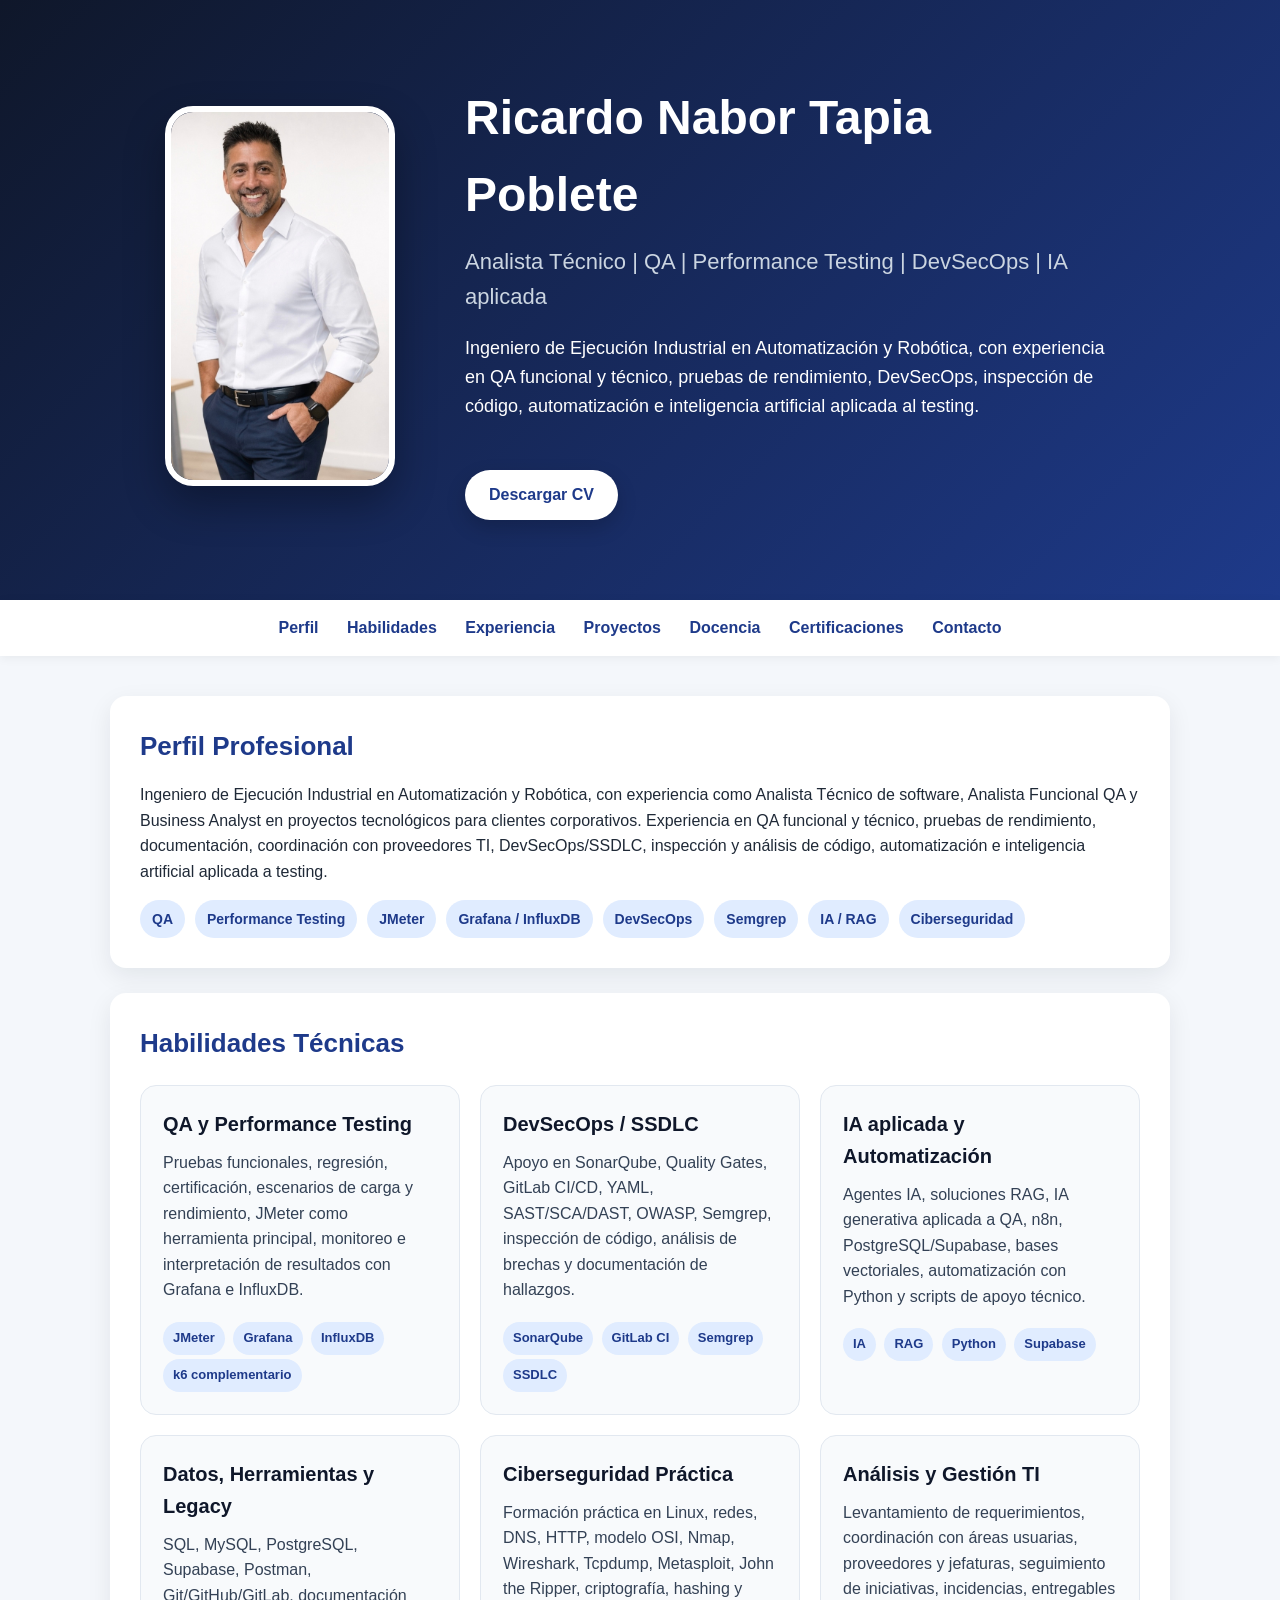
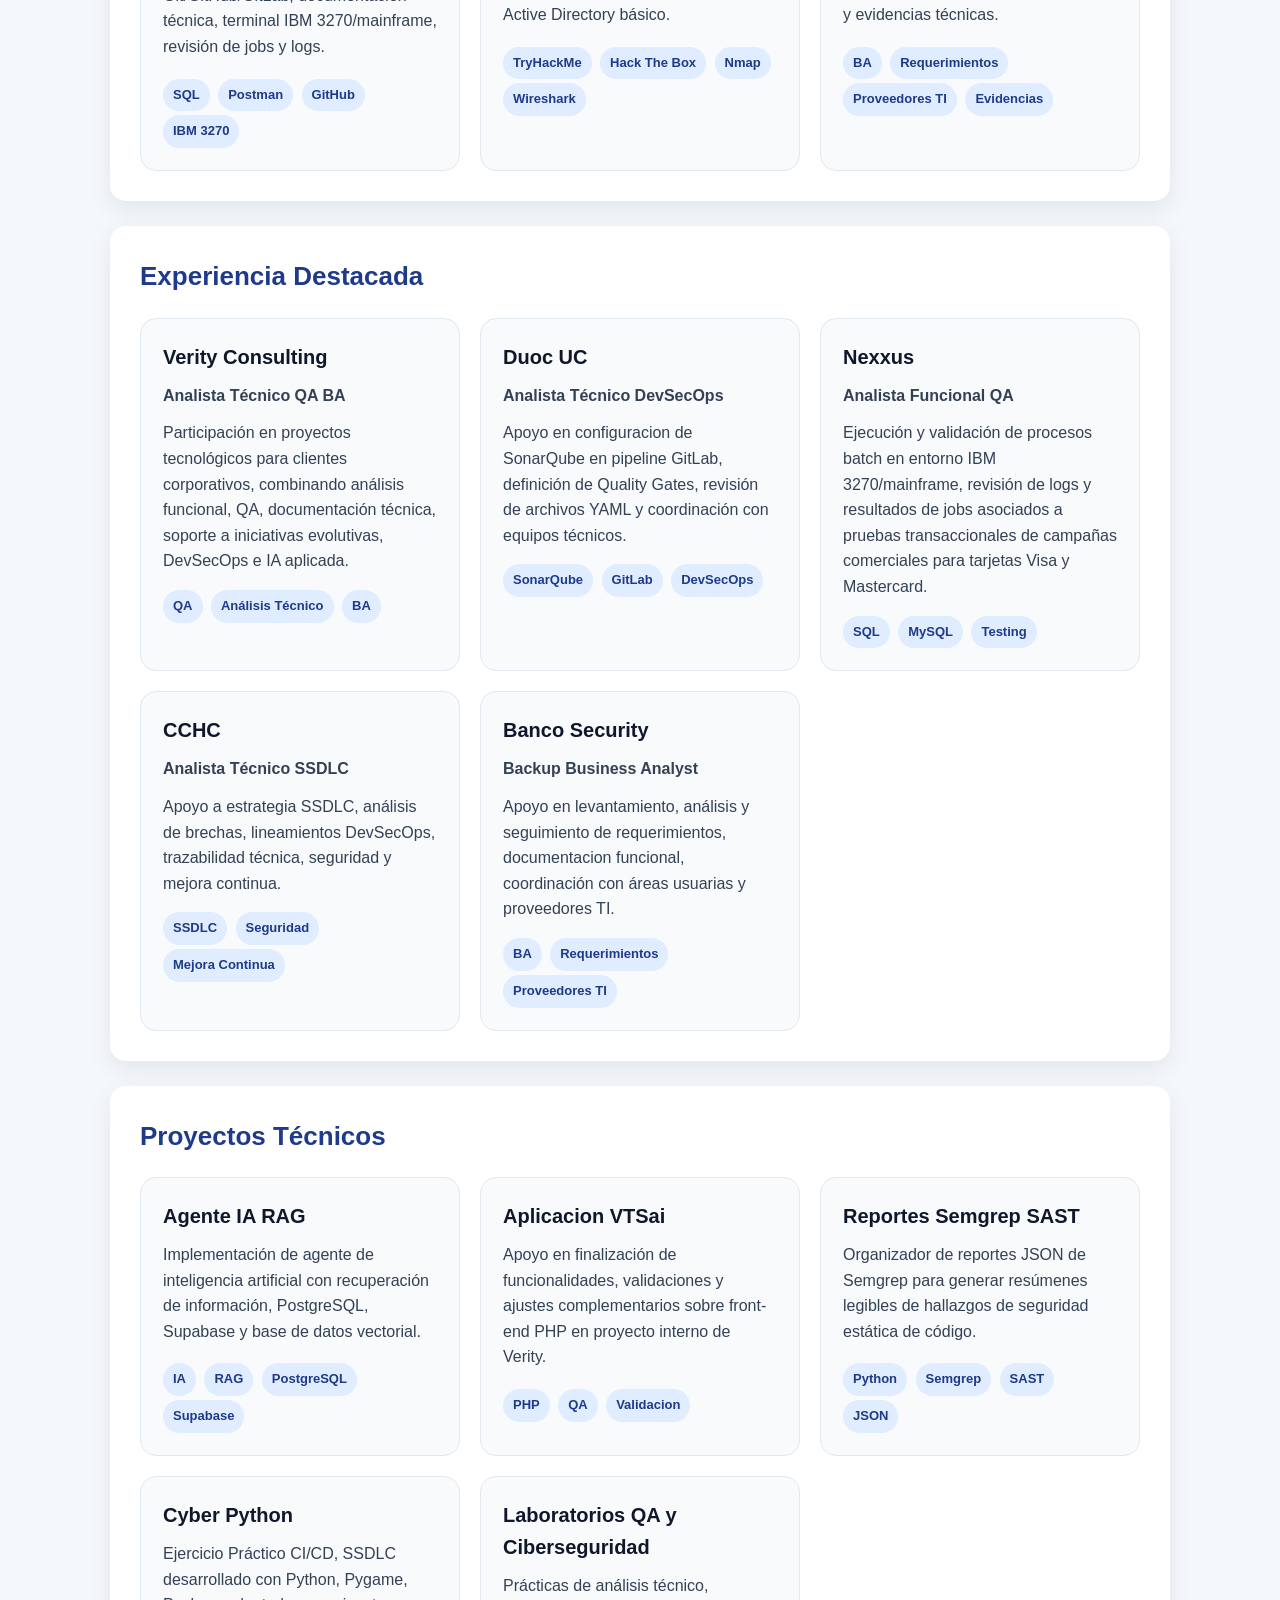
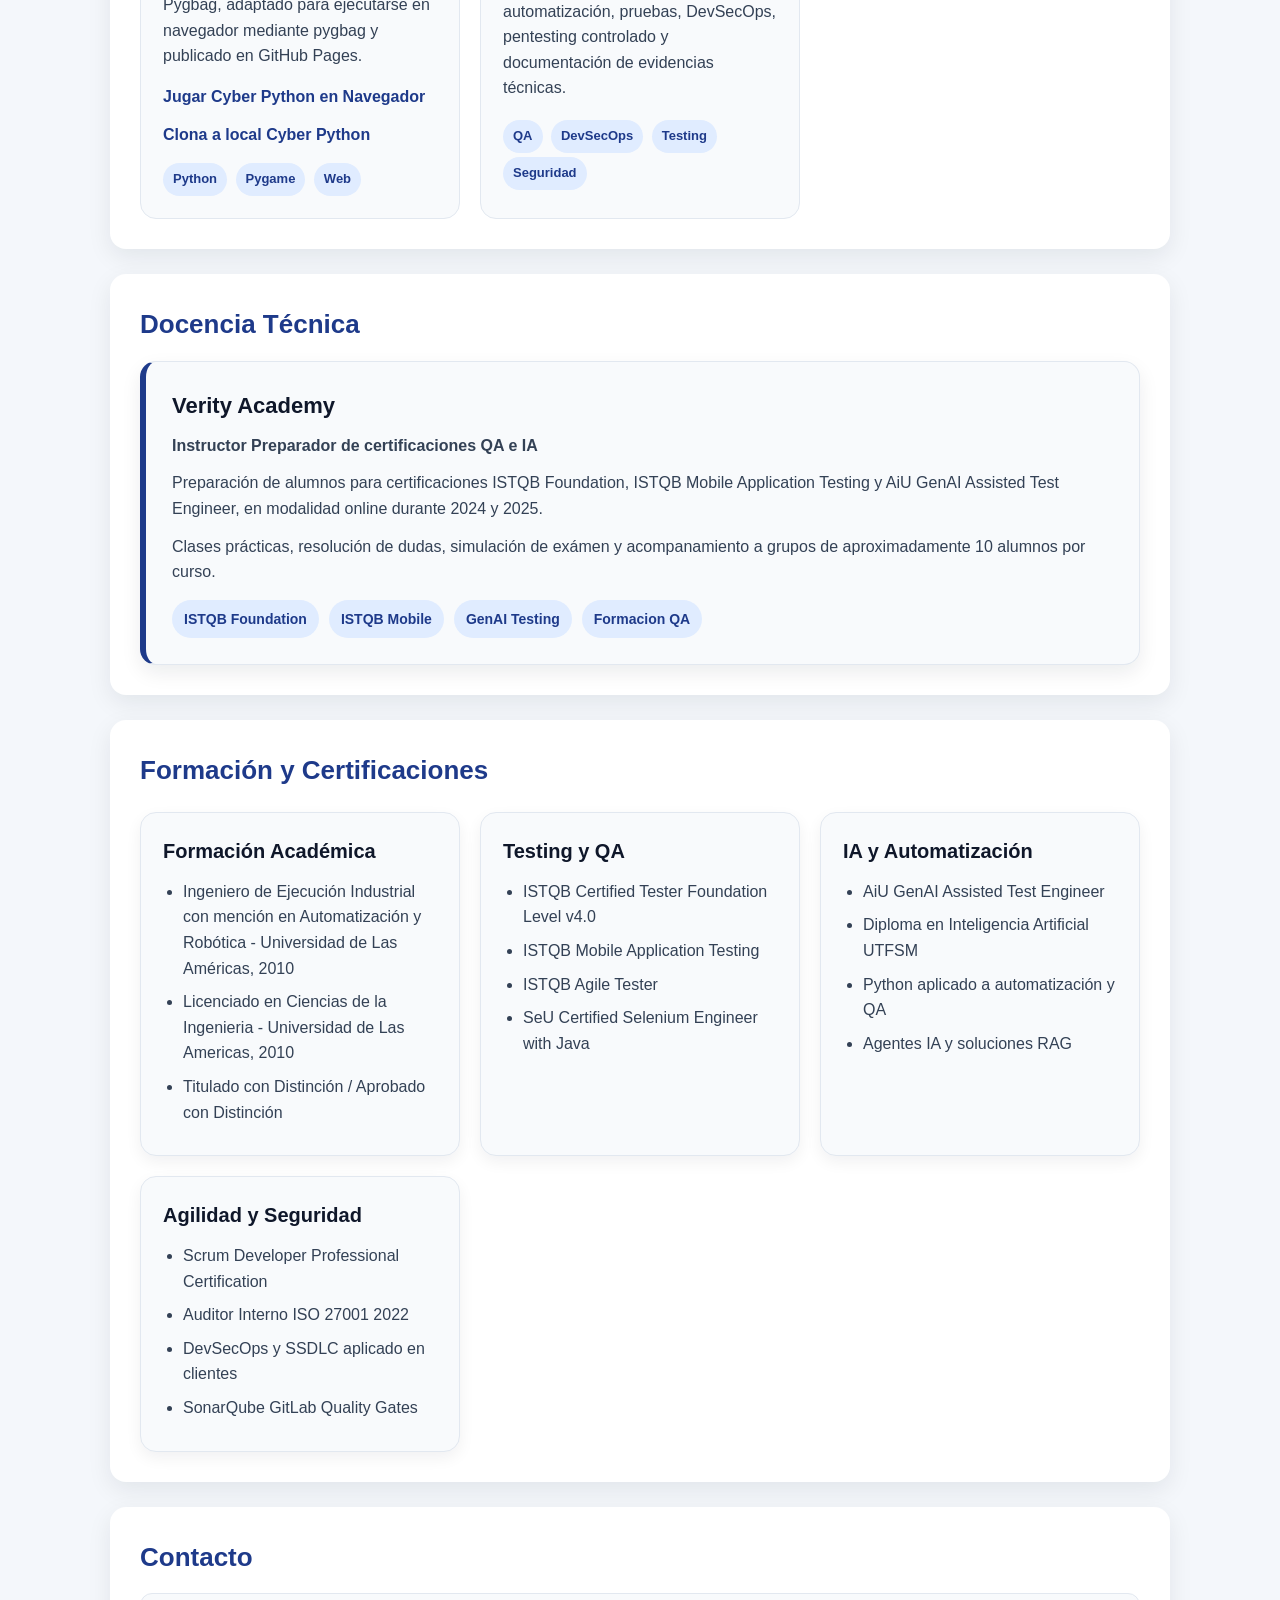
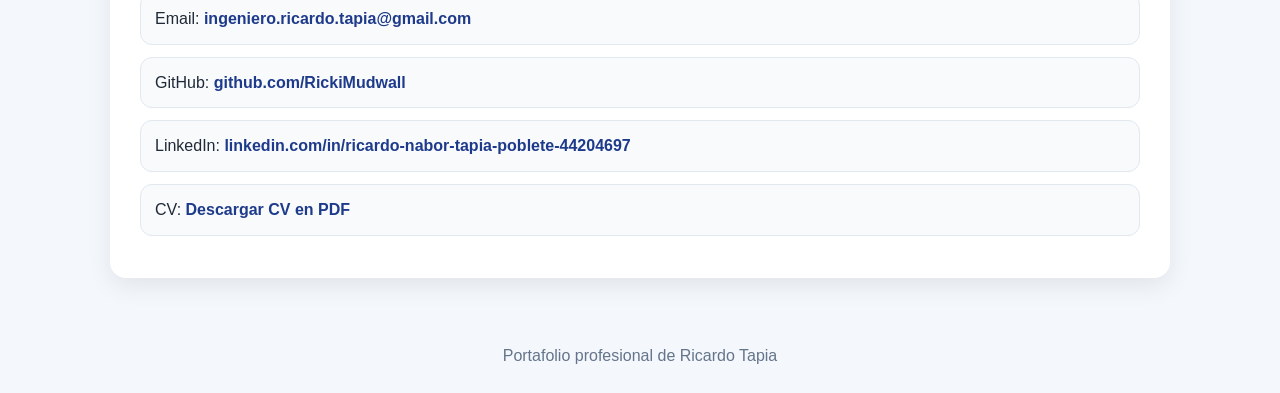
==== commit baf6cd4e: "Update index.html Actualiza habilidades tecnicas" ====
--- a/index.html
+++ b/index.html
@@ -79,39 +79,76 @@
     
       <div class="skills-grid">
         <article class="skill-card">
-          <h3>QA y Testing</h3>
-          <p>Pruebas funcionales, certificación, regresión, testing mobile, QA manual, QA técnico y documentación de evidencias.</p>
-          <span>ISTQB</span>
-          <span>Selenium</span>
+          <h3>QA y Performance Testing</h3>
+          <p>
+            Pruebas funcionales, regresión, certificación, escenarios de carga y rendimiento,
+            JMeter como herramienta principal, monitoreo e interpretación de resultados con Grafana e InfluxDB.
+          </p>
           <span>JMeter</span>
-          <span>Testing</span>
-        </article>
-    
-        <article class="skill-card">
-          <h3>DevSecOps y Seguridad</h3>
-          <p>Apoyo en SSDLC, SonarQube, Quality Gates, GitLab CI, SAST, análisis de brechas y seguridad en ciclo de desarrollo.</p>
+          <span>Grafana</span>
+          <span>InfluxDB</span>
+          <span>k6 complementario</span>
+        </article>
+    
+        <article class="skill-card">
+          <h3>DevSecOps / SSDLC</h3>
+          <p>
+            Apoyo en SonarQube, Quality Gates, GitLab CI/CD, YAML, SAST/SCA/DAST,
+            OWASP, Semgrep, inspección de código, análisis de brechas y documentación de hallazgos.
+          </p>
           <span>SonarQube</span>
-          <span>GitLab</span>
+          <span>GitLab CI</span>
+          <span>Semgrep</span>
           <span>SSDLC</span>
-          <span>SAST</span>
-        </article>
-    
-        <article class="skill-card">
-          <h3>IA y Automatización</h3>
-          <p>Agentes IA, soluciones RAG, IA generativa aplicada a QA, automatización de procesos y apoyo con Python.</p>
+        </article>
+    
+        <article class="skill-card">
+          <h3>IA aplicada y Automatización</h3>
+          <p>
+            Agentes IA, soluciones RAG, IA generativa aplicada a QA, n8n,
+            PostgreSQL/Supabase, bases vectoriales, automatización con Python y scripts de apoyo técnico.
+          </p>
           <span>IA</span>
           <span>RAG</span>
           <span>Python</span>
-          <span>n8n</span>
-        </article>
-    
-        <article class="skill-card">
-          <h3>Datos y Herramientas</h3>
-          <p>SQL, MySQL, PostgreSQL, Supabase, Git, GitHub, terminal IBM 3270, revisión de jobs batch, documentación técnica, análisis funcional y coordinación TI.</p>
+          <span>Supabase</span>
+        </article>
+    
+        <article class="skill-card">
+          <h3>Datos, Herramientas y Legacy</h3>
+          <p>
+            SQL, MySQL, PostgreSQL, Supabase, Postman, Git/GitHub/GitLab,
+            documentación técnica, terminal IBM 3270/mainframe, revisión de jobs y logs.
+          </p>
           <span>SQL</span>
-          <span>PostgreSQL</span>
-          <span>Supabase</span>
+          <span>Postman</span>
           <span>GitHub</span>
+          <span>IBM 3270</span>
+        </article>
+    
+        <article class="skill-card">
+          <h3>Ciberseguridad Práctica</h3>
+          <p>
+            Formación práctica en Linux, redes, DNS, HTTP, modelo OSI, Nmap,
+            Wireshark, Tcpdump, Metasploit, John the Ripper, criptografía, hashing y Active Directory básico.
+          </p>
+          <span>TryHackMe</span>
+          <span>Hack The Box</span>
+          <span>Nmap</span>
+          <span>Wireshark</span>
+        </article>
+    
+        <article class="skill-card">
+          <h3>Análisis y Gestión TI</h3>
+          <p>
+            Levantamiento de requerimientos, coordinación con áreas usuarias,
+            proveedores y jefaturas, seguimiento de iniciativas, incidencias,
+            entregables y evidencias técnicas.
+          </p>
+          <span>BA</span>
+          <span>Requerimientos</span>
+          <span>Proveedores TI</span>
+          <span>Evidencias</span>
         </article>
       </div>
     </section>
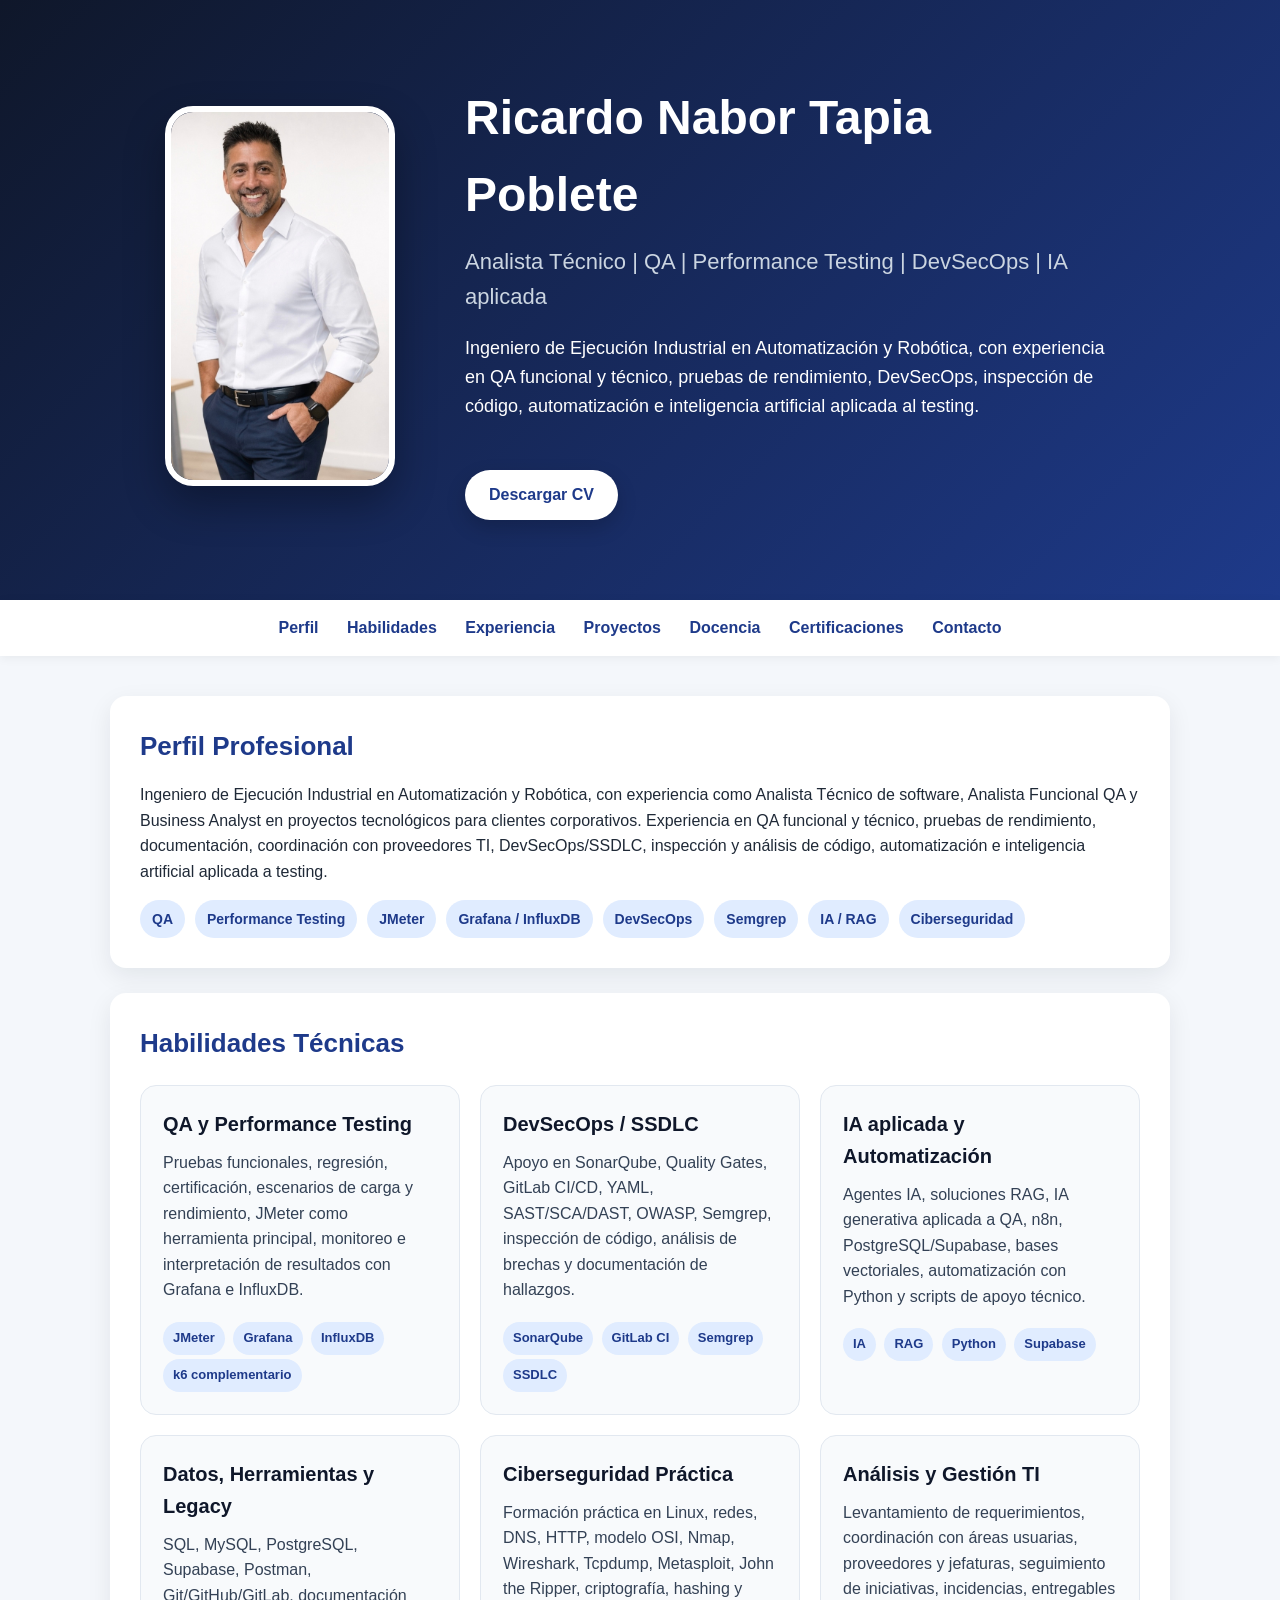
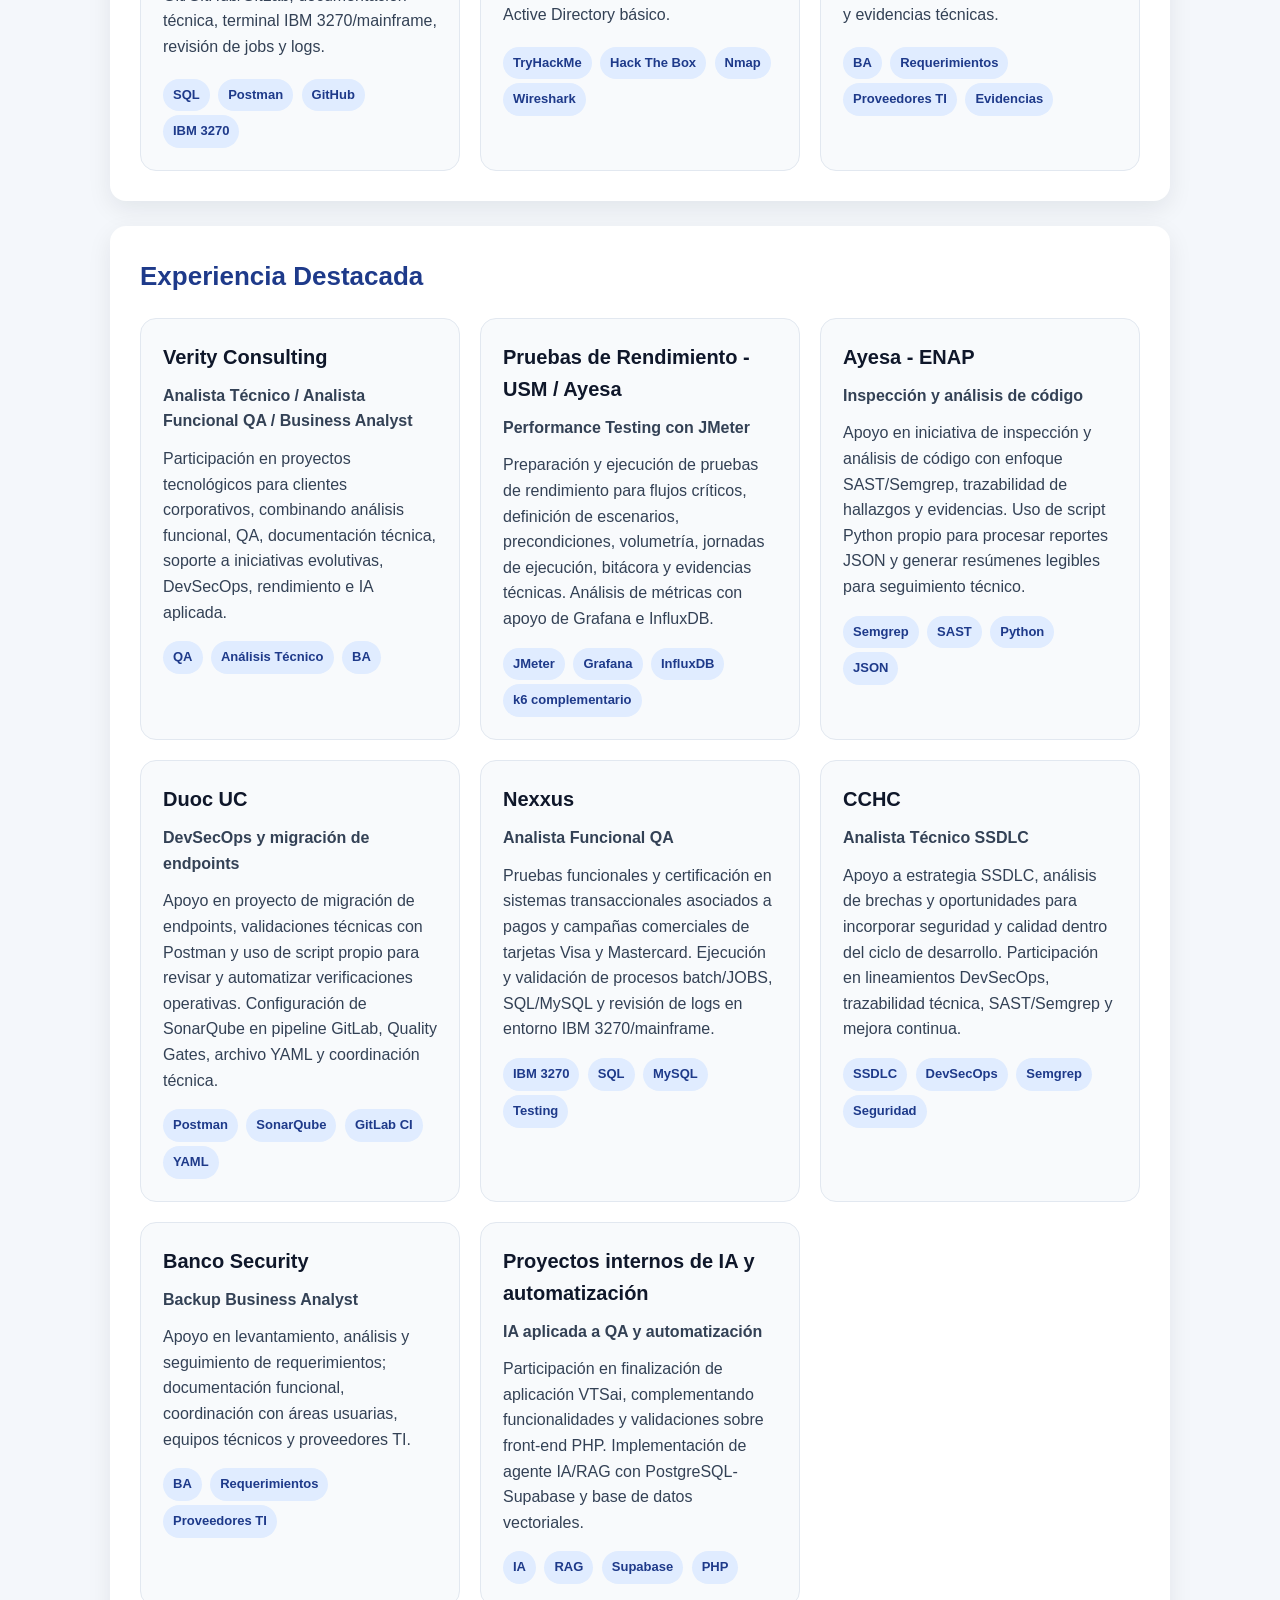
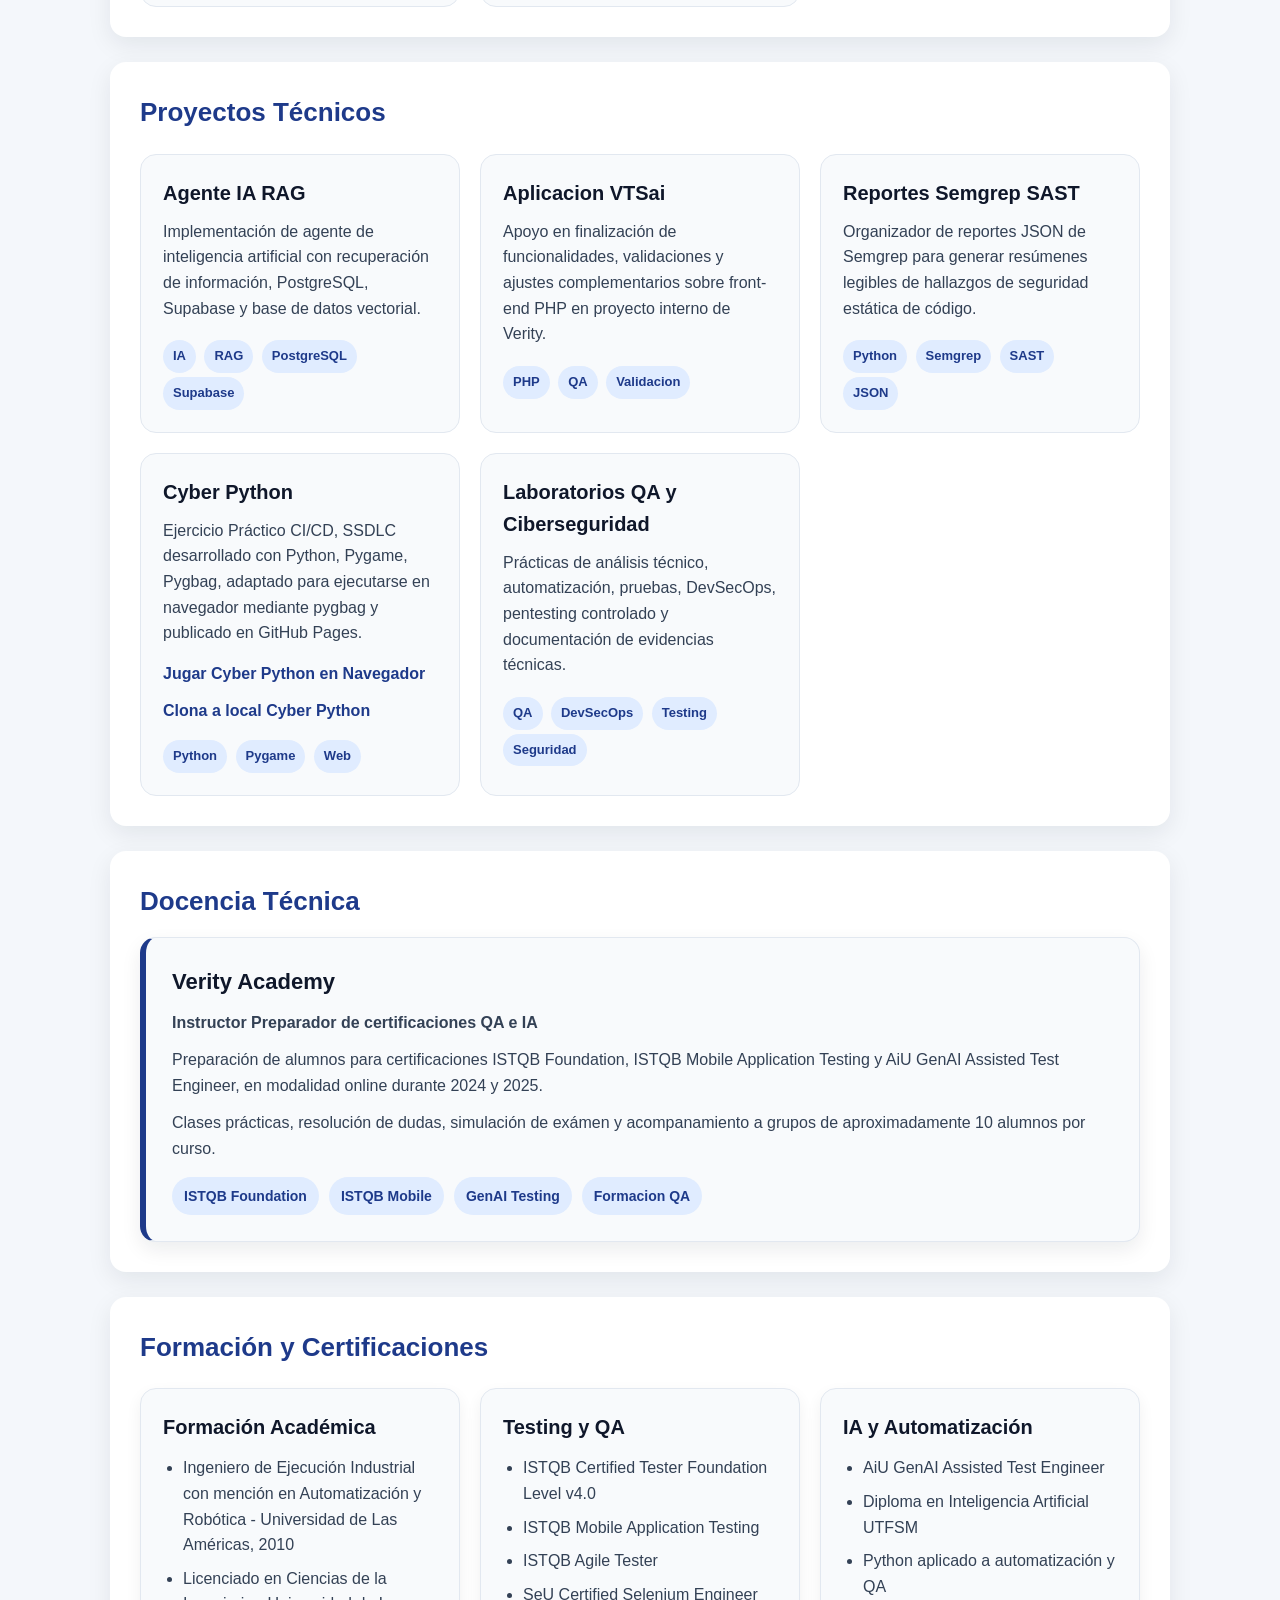
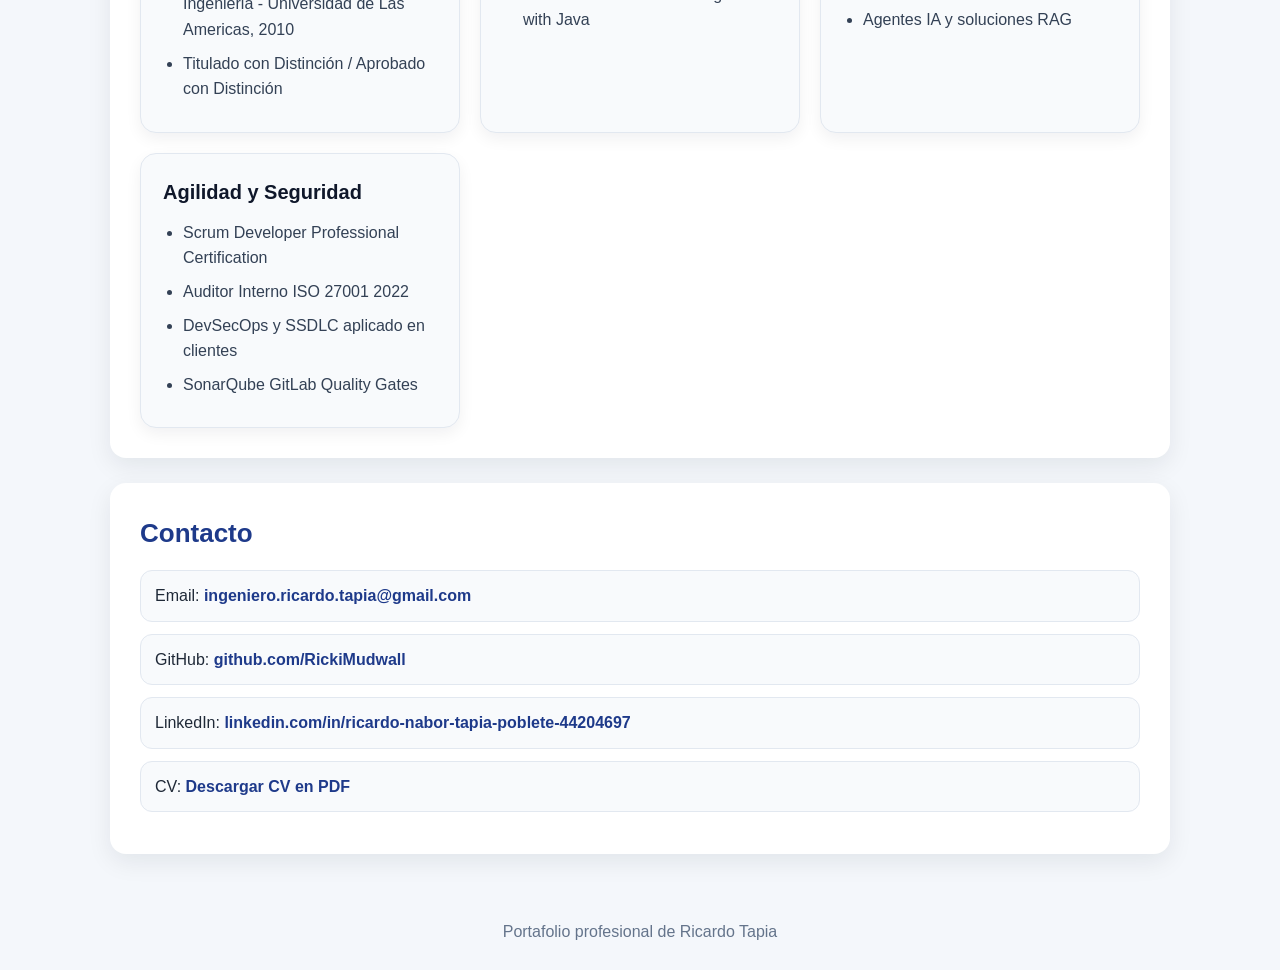
==== commit 8ad02c90: "Update index.html Actualiza experiencia destacada" ====
--- a/index.html
+++ b/index.html
@@ -159,11 +159,10 @@
       <div class="experience-grid">
         <article class="experience-card">
           <h3>Verity Consulting</h3>
-          <p><strong>Analista Técnico QA BA</strong></p>
-          <p>
-            Participación en proyectos tecnológicos para clientes corporativos, combinando
-            análisis funcional, QA, documentación técnica, soporte a iniciativas evolutivas,
-            DevSecOps e IA aplicada.
+          <p><strong>Analista Técnico / Analista Funcional QA / Business Analyst</strong></p>
+          <p>
+            Participación en proyectos tecnológicos para clientes corporativos, combinando análisis funcional,
+            QA, documentación técnica, soporte a iniciativas evolutivas, DevSecOps, rendimiento e IA aplicada.
           </p>
           <span>QA</span>
           <span>Análisis Técnico</span>
@@ -171,23 +170,56 @@
         </article>
     
         <article class="experience-card">
+          <h3>Pruebas de Rendimiento - USM / Ayesa</h3>
+          <p><strong>Performance Testing con JMeter</strong></p>
+          <p>
+            Preparación y ejecución de pruebas de rendimiento para flujos críticos, definición de escenarios,
+            precondiciones, volumetría, jornadas de ejecución, bitácora y evidencias técnicas.
+            Análisis de métricas con apoyo de Grafana e InfluxDB.
+          </p>
+          <span>JMeter</span>
+          <span>Grafana</span>
+          <span>InfluxDB</span>
+          <span>k6 complementario</span>
+        </article>
+    
+        <article class="experience-card">
+          <h3>Ayesa - ENAP</h3>
+          <p><strong>Inspección y análisis de código</strong></p>
+          <p>
+            Apoyo en iniciativa de inspección y análisis de código con enfoque SAST/Semgrep,
+            trazabilidad de hallazgos y evidencias. Uso de script Python propio para procesar reportes JSON
+            y generar resúmenes legibles para seguimiento técnico.
+          </p>
+          <span>Semgrep</span>
+          <span>SAST</span>
+          <span>Python</span>
+          <span>JSON</span>
+        </article>
+    
+        <article class="experience-card">
           <h3>Duoc UC</h3>
-          <p><strong>Analista Técnico DevSecOps</strong></p>
-          <p>
-            Apoyo en configuracion de SonarQube en pipeline GitLab, definición de Quality Gates,
-            revisión de archivos YAML y coordinación con equipos técnicos.
-          </p>
+          <p><strong>DevSecOps y migración de endpoints</strong></p>
+          <p>
+            Apoyo en proyecto de migración de endpoints, validaciones técnicas con Postman y uso de script propio
+            para revisar y automatizar verificaciones operativas. Configuración de SonarQube en pipeline GitLab,
+            Quality Gates, archivo YAML y coordinación técnica.
+          </p>
+          <span>Postman</span>
           <span>SonarQube</span>
-          <span>GitLab</span>
-          <span>DevSecOps</span>
+          <span>GitLab CI</span>
+          <span>YAML</span>
         </article>
     
         <article class="experience-card">
           <h3>Nexxus</h3>
           <p><strong>Analista Funcional QA</strong></p>
           <p>
-            Ejecución y validación de procesos batch en entorno IBM 3270/mainframe, revisión de logs y resultados de jobs asociados a pruebas transaccionales de campañas comerciales para tarjetas Visa y Mastercard.
-          </p>
+            Pruebas funcionales y certificación en sistemas transaccionales asociados a pagos y campañas
+            comerciales de tarjetas Visa y Mastercard. Ejecución y validación de procesos batch/JOBS,
+            SQL/MySQL y revisión de logs en entorno IBM 3270/mainframe.
+          </p>
+          <span>IBM 3270</span>
           <span>SQL</span>
           <span>MySQL</span>
           <span>Testing</span>
@@ -197,24 +229,39 @@
           <h3>CCHC</h3>
           <p><strong>Analista Técnico SSDLC</strong></p>
           <p>
-            Apoyo a estrategia SSDLC, análisis de brechas, lineamientos DevSecOps,
-            trazabilidad técnica, seguridad y mejora continua.
+            Apoyo a estrategia SSDLC, análisis de brechas y oportunidades para incorporar seguridad y calidad
+            dentro del ciclo de desarrollo. Participación en lineamientos DevSecOps, trazabilidad técnica,
+            SAST/Semgrep y mejora continua.
           </p>
           <span>SSDLC</span>
+          <span>DevSecOps</span>
+          <span>Semgrep</span>
           <span>Seguridad</span>
-          <span>Mejora Continua</span>
         </article>
     
         <article class="experience-card">
           <h3>Banco Security</h3>
           <p><strong>Backup Business Analyst</strong></p>
           <p>
-            Apoyo en levantamiento, análisis y seguimiento de requerimientos,
-            documentacion funcional, coordinación con áreas usuarias y proveedores TI.
+            Apoyo en levantamiento, análisis y seguimiento de requerimientos; documentación funcional,
+            coordinación con áreas usuarias, equipos técnicos y proveedores TI.
           </p>
           <span>BA</span>
           <span>Requerimientos</span>
           <span>Proveedores TI</span>
+        </article>
+    
+        <article class="experience-card">
+          <h3>Proyectos internos de IA y automatización</h3>
+          <p><strong>IA aplicada a QA y automatización</strong></p>
+          <p>
+            Participación en finalización de aplicación VTSai, complementando funcionalidades y validaciones
+            sobre front-end PHP. Implementación de agente IA/RAG con PostgreSQL-Supabase y base de datos vectoriales.
+          </p>
+          <span>IA</span>
+          <span>RAG</span>
+          <span>Supabase</span>
+          <span>PHP</span>
         </article>
       </div>
     </section>
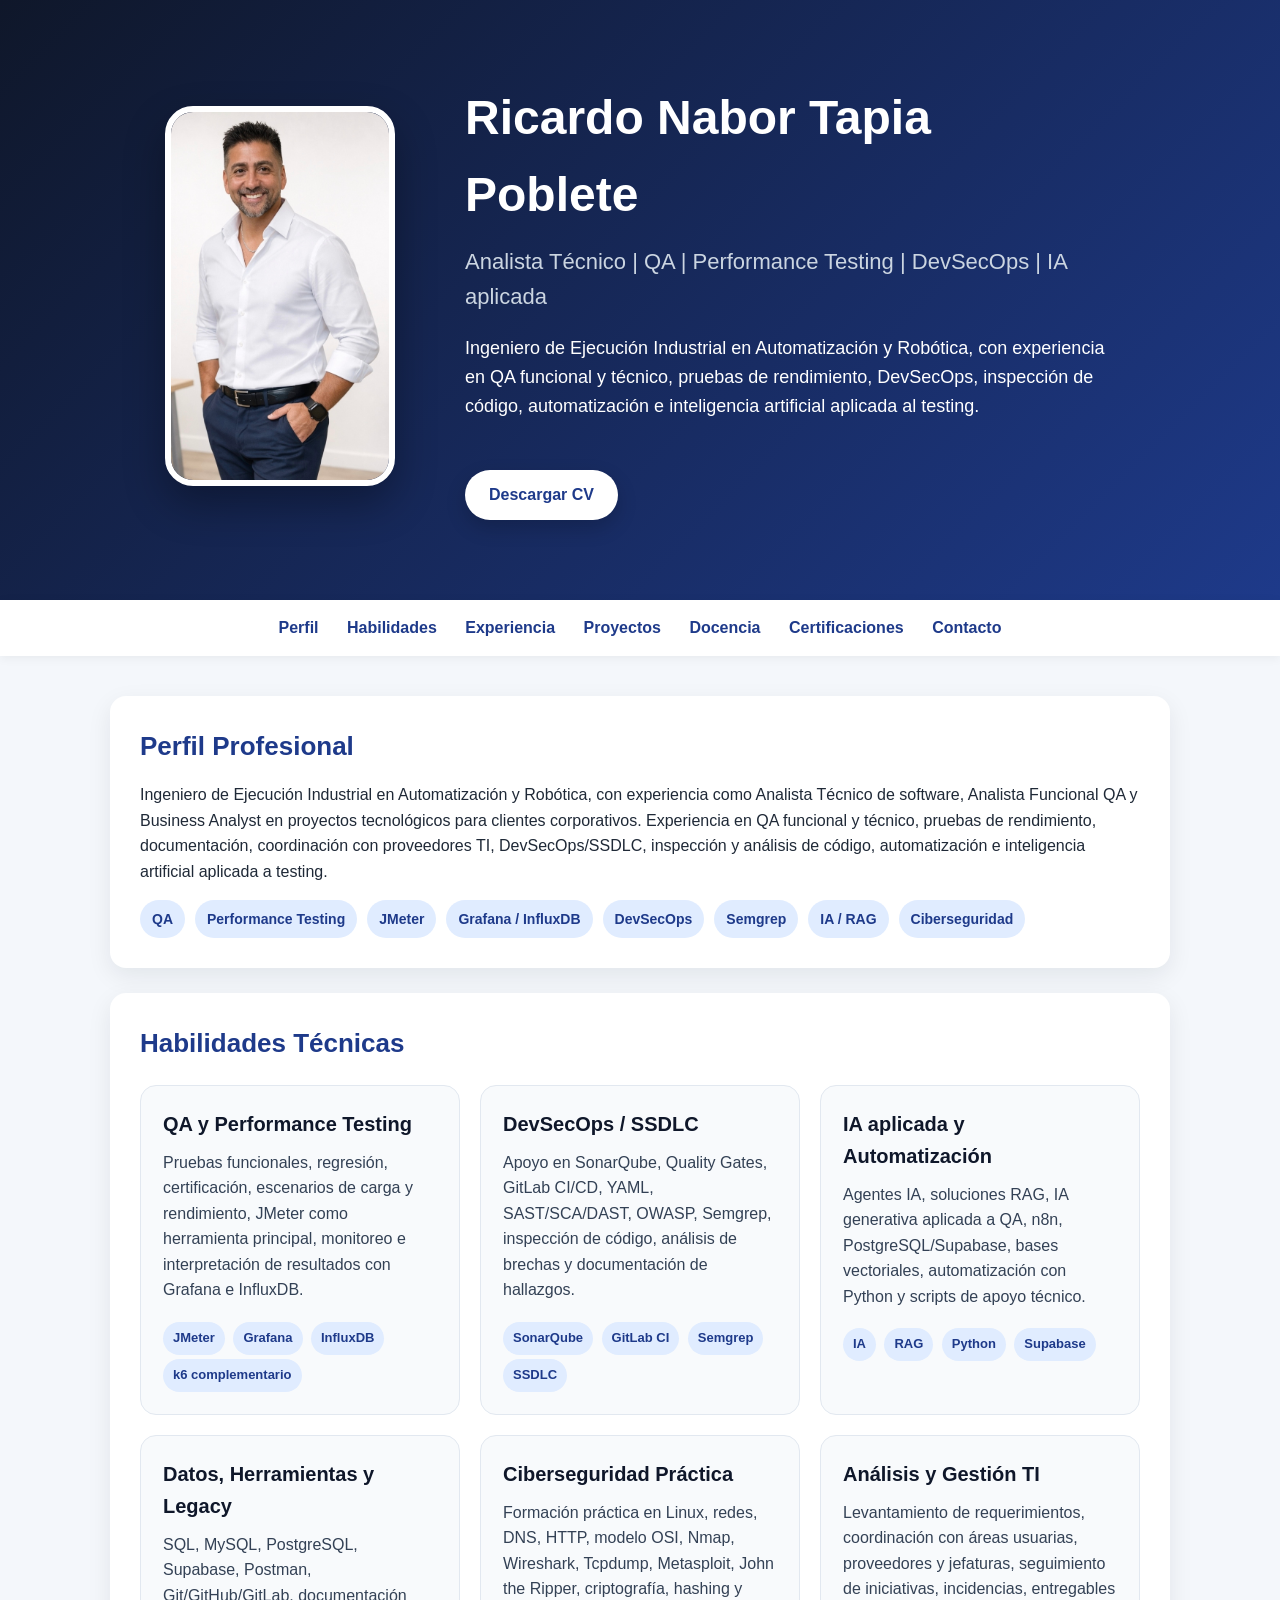
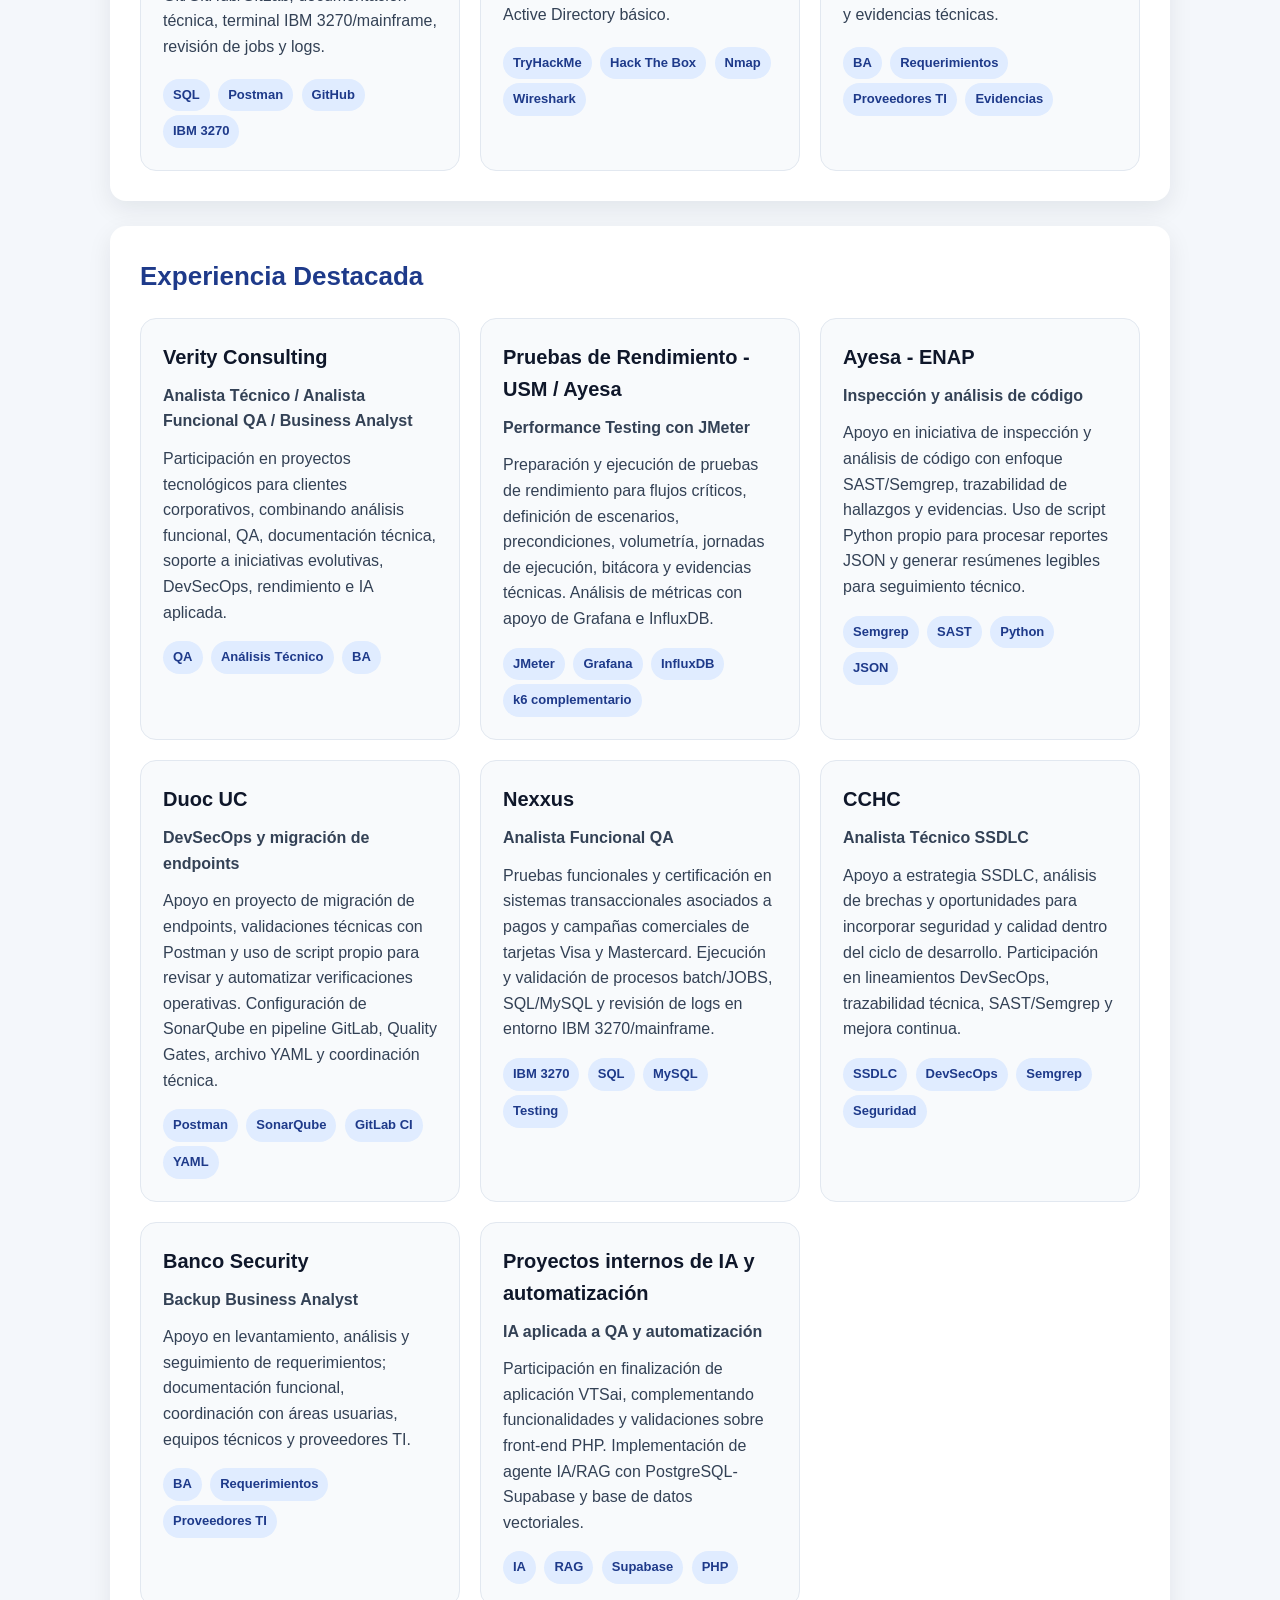
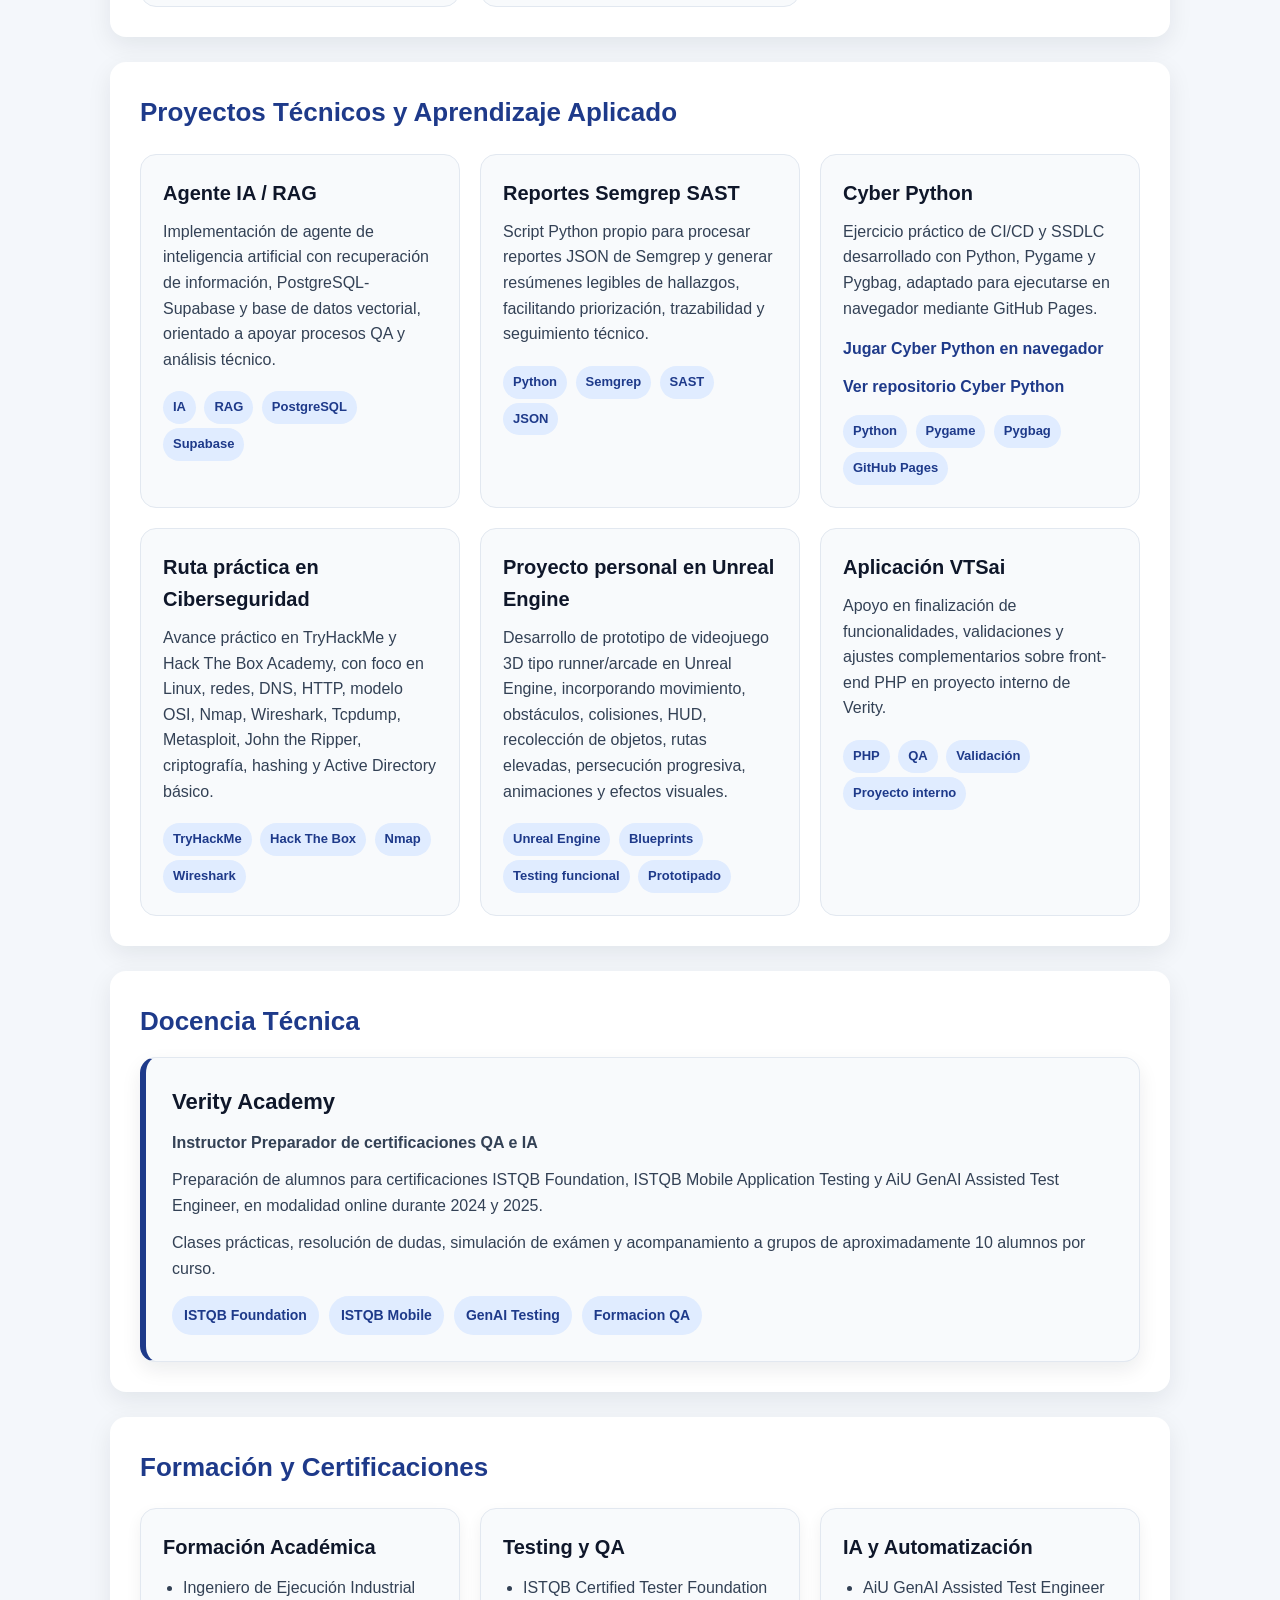
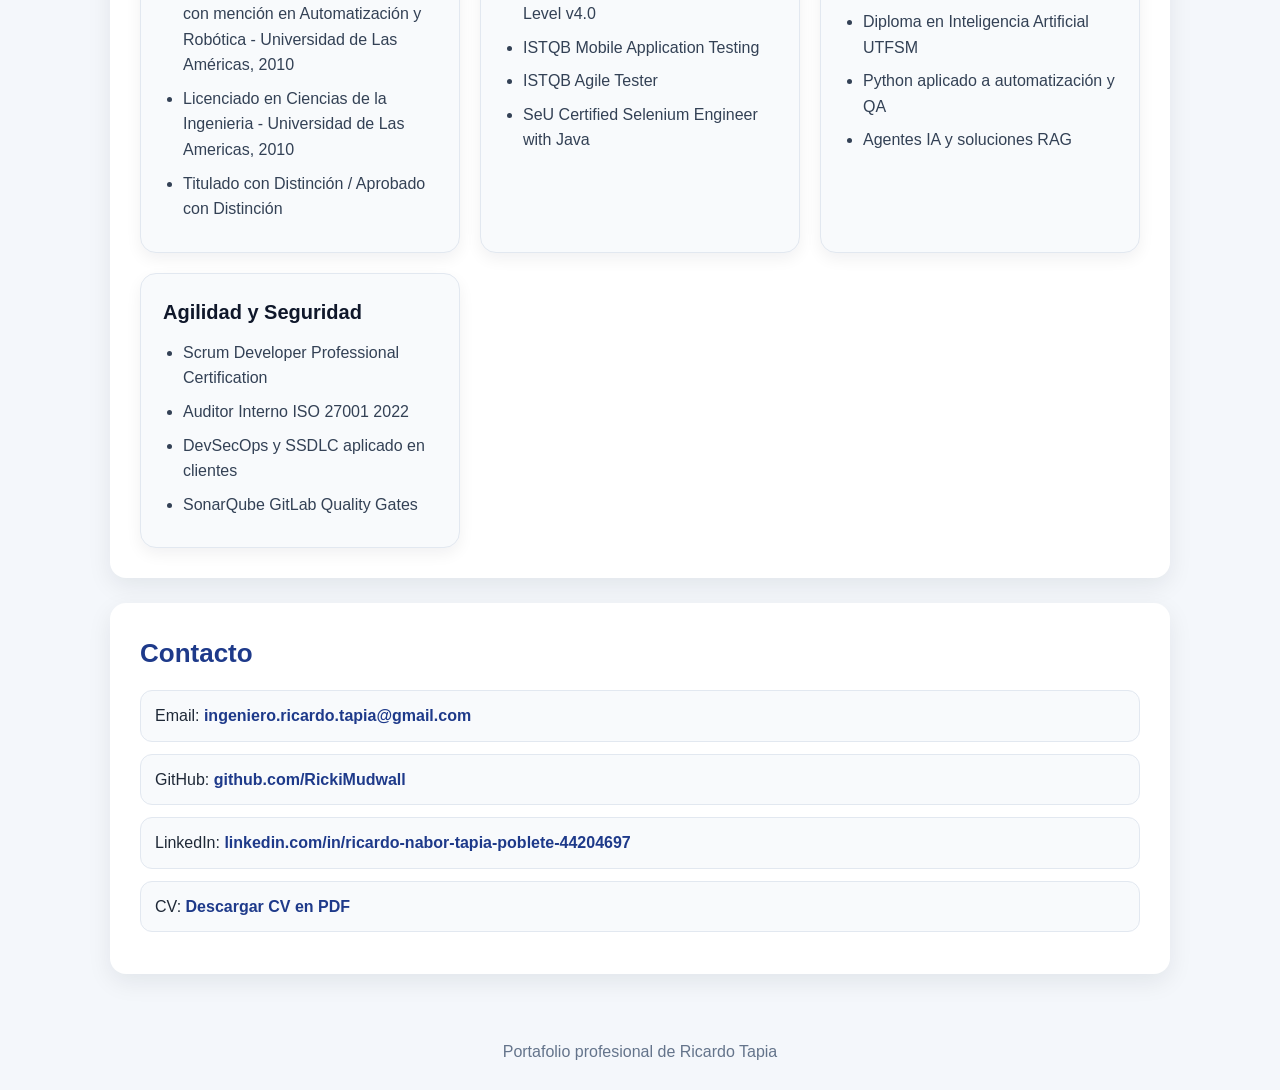
==== commit 760455e6: "Update index.html Actualiza proyectos tecnicos" ====
--- a/index.html
+++ b/index.html
@@ -267,14 +267,14 @@
     </section>
 
     <section id="proyectos">
-      <h2>Proyectos Técnicos</h2>
+      <h2>Proyectos Técnicos y Aprendizaje Aplicado</h2>
     
       <div class="project-grid">
         <article class="project-card">
-          <h3>Agente IA RAG</h3>
+          <h3>Agente IA / RAG</h3>
           <p>
             Implementación de agente de inteligencia artificial con recuperación de información,
-            PostgreSQL, Supabase y base de datos vectorial.
+            PostgreSQL-Supabase y base de datos vectorial, orientado a apoyar procesos QA y análisis técnico.
           </p>
           <span>IA</span>
           <span>RAG</span>
@@ -283,51 +283,71 @@
         </article>
     
         <article class="project-card">
-          <h3>Aplicacion VTSai</h3>
-          <p>
-            Apoyo en finalización de funcionalidades, validaciones y ajustes complementarios
-            sobre front-end PHP en proyecto interno de Verity.
-          </p>
-          <span>PHP</span>
-          <span>QA</span>
-          <span>Validacion</span>
-        </article>
-    
-        <article class="project-card">
           <h3>Reportes Semgrep SAST</h3>
           <p>
-            Organizador de reportes JSON de Semgrep para generar resúmenes legibles
-            de hallazgos de seguridad estática de código.
+            Script Python propio para procesar reportes JSON de Semgrep y generar resúmenes legibles
+            de hallazgos, facilitando priorización, trazabilidad y seguimiento técnico.
           </p>
           <span>Python</span>
           <span>Semgrep</span>
           <span>SAST</span>
           <span>JSON</span>
         </article>
-
+    
         <article class="project-card">
           <h3>Cyber Python</h3>
           <p>
-            Ejercicio Práctico CI/CD, SSDLC desarrollado con Python, Pygame, Pygbag, adaptado para ejecutarse
-            en navegador mediante pygbag y publicado en GitHub Pages.
-          </p>
-          <a class="project-link" href="https://rickimudwall.github.io/cyber-python/" target="_blank" rel="noopener noreferrer">Jugar Cyber Python en Navegador</a>
-          <a class="project-link" href="https://github.com/RickiMudwall/cyber-python.git" target="_blank" rel="noopener noreferrer">Clona a local Cyber Python</a>
+            Ejercicio práctico de CI/CD y SSDLC desarrollado con Python, Pygame y Pygbag,
+            adaptado para ejecutarse en navegador mediante GitHub Pages.
+          </p>
+          <a class="project-link" href="https://rickimudwall.github.io/cyber-python/" target="_blank" rel="noopener noreferrer">
+            Jugar Cyber Python en navegador
+          </a>
+          <a class="project-link" href="https://github.com/RickiMudwall/cyber-python.git" target="_blank" rel="noopener noreferrer">
+            Ver repositorio Cyber Python
+          </a>
           <span>Python</span>
           <span>Pygame</span>
-          <span>Web</span>
-        </article>
-    
-        <article class="project-card">
-          <h3>Laboratorios QA y Ciberseguridad</h3>
-          <p>
-            Prácticas de análisis técnico, automatización, pruebas, DevSecOps,
-            pentesting controlado y documentación de evidencias técnicas.
-          </p>
+          <span>Pygbag</span>
+          <span>GitHub Pages</span>
+        </article>
+    
+        <article class="project-card">
+          <h3>Ruta práctica en Ciberseguridad</h3>
+          <p>
+            Avance práctico en TryHackMe y Hack The Box Academy, con foco en Linux, redes,
+            DNS, HTTP, modelo OSI, Nmap, Wireshark, Tcpdump, Metasploit, John the Ripper,
+            criptografía, hashing y Active Directory básico.
+          </p>
+          <span>TryHackMe</span>
+          <span>Hack The Box</span>
+          <span>Nmap</span>
+          <span>Wireshark</span>
+        </article>
+    
+        <article class="project-card">
+          <h3>Proyecto personal en Unreal Engine</h3>
+          <p>
+            Desarrollo de prototipo de videojuego 3D tipo runner/arcade en Unreal Engine,
+            incorporando movimiento, obstáculos, colisiones, HUD, recolección de objetos,
+            rutas elevadas, persecución progresiva, animaciones y efectos visuales.
+          </p>
+          <span>Unreal Engine</span>
+          <span>Blueprints</span>
+          <span>Testing funcional</span>
+          <span>Prototipado</span>
+        </article>
+    
+        <article class="project-card">
+          <h3>Aplicación VTSai</h3>
+          <p>
+            Apoyo en finalización de funcionalidades, validaciones y ajustes complementarios
+            sobre front-end PHP en proyecto interno de Verity.
+          </p>
+          <span>PHP</span>
           <span>QA</span>
-          <span>DevSecOps</span>
-          <span>Testing</span>
-          <span>Seguridad</span>
+          <span>Validación</span>
+          <span>Proyecto interno</span>
         </article>
       </div>
     </section>
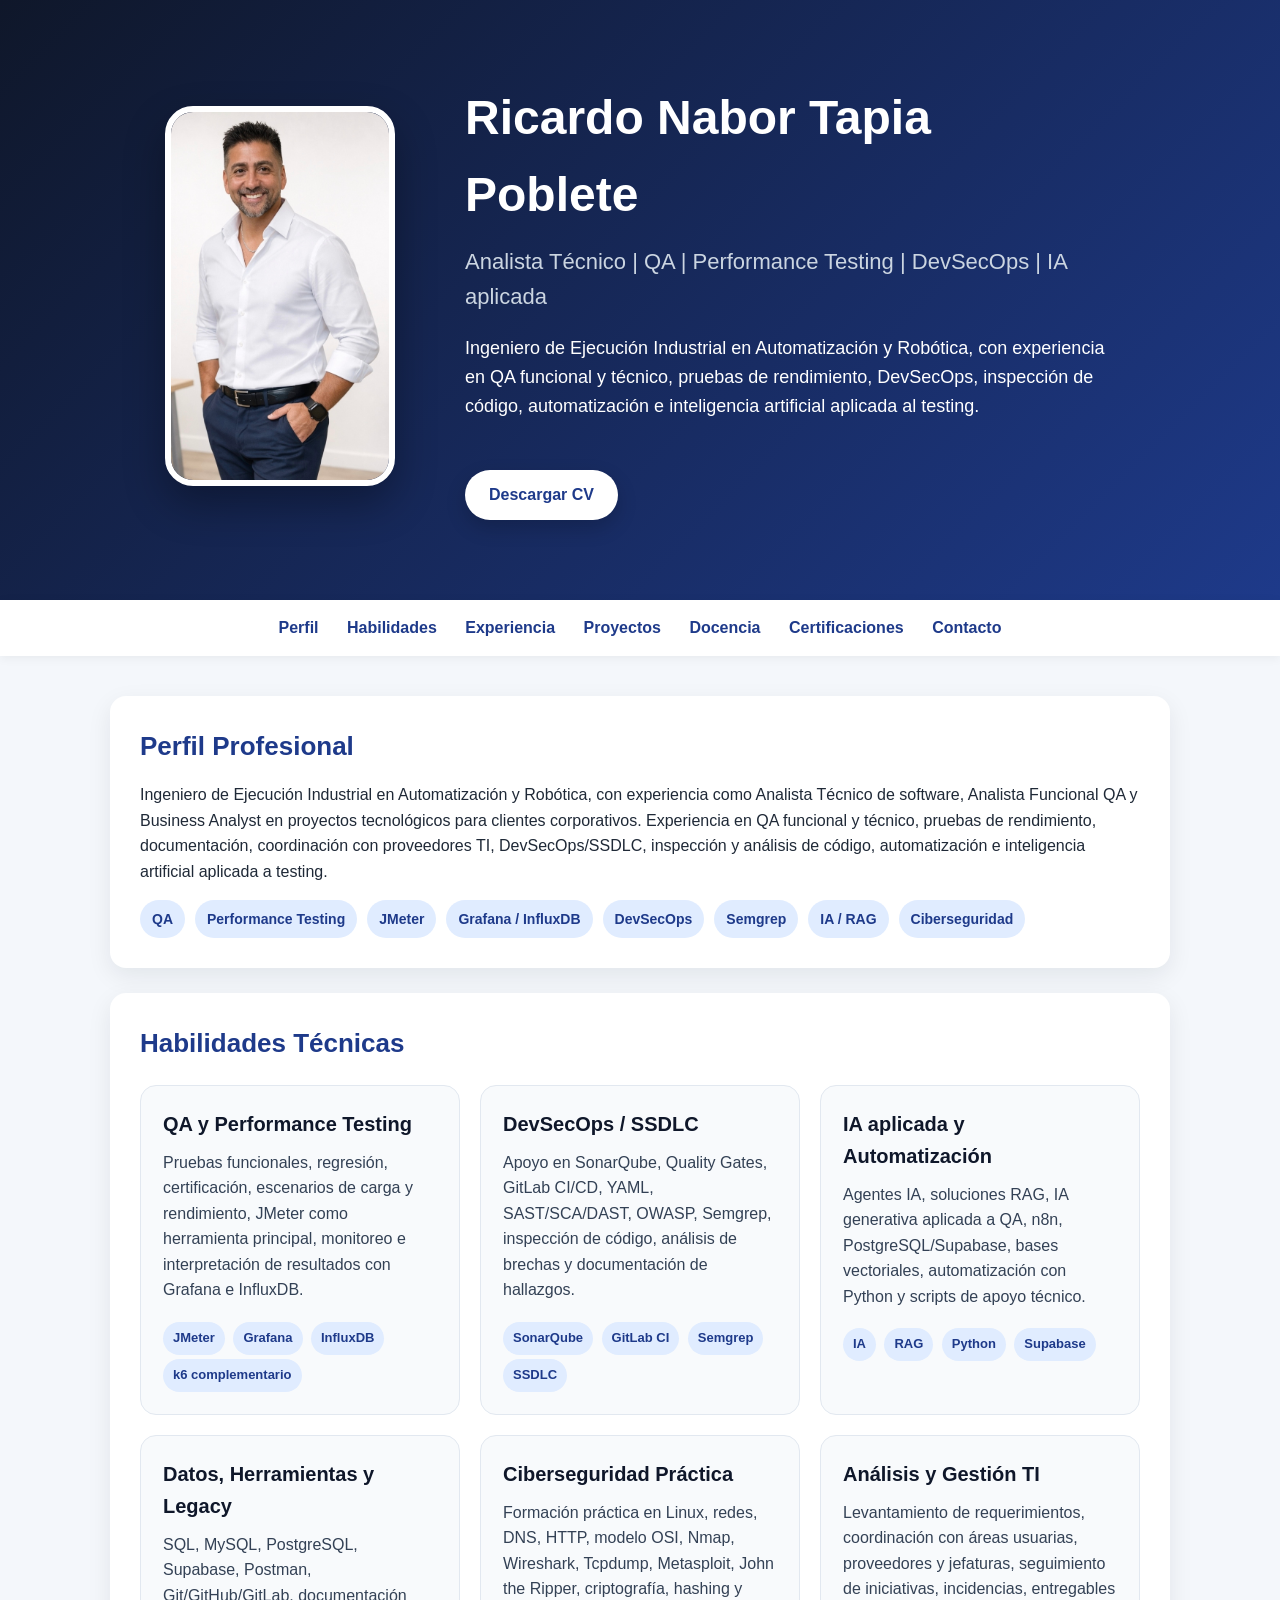
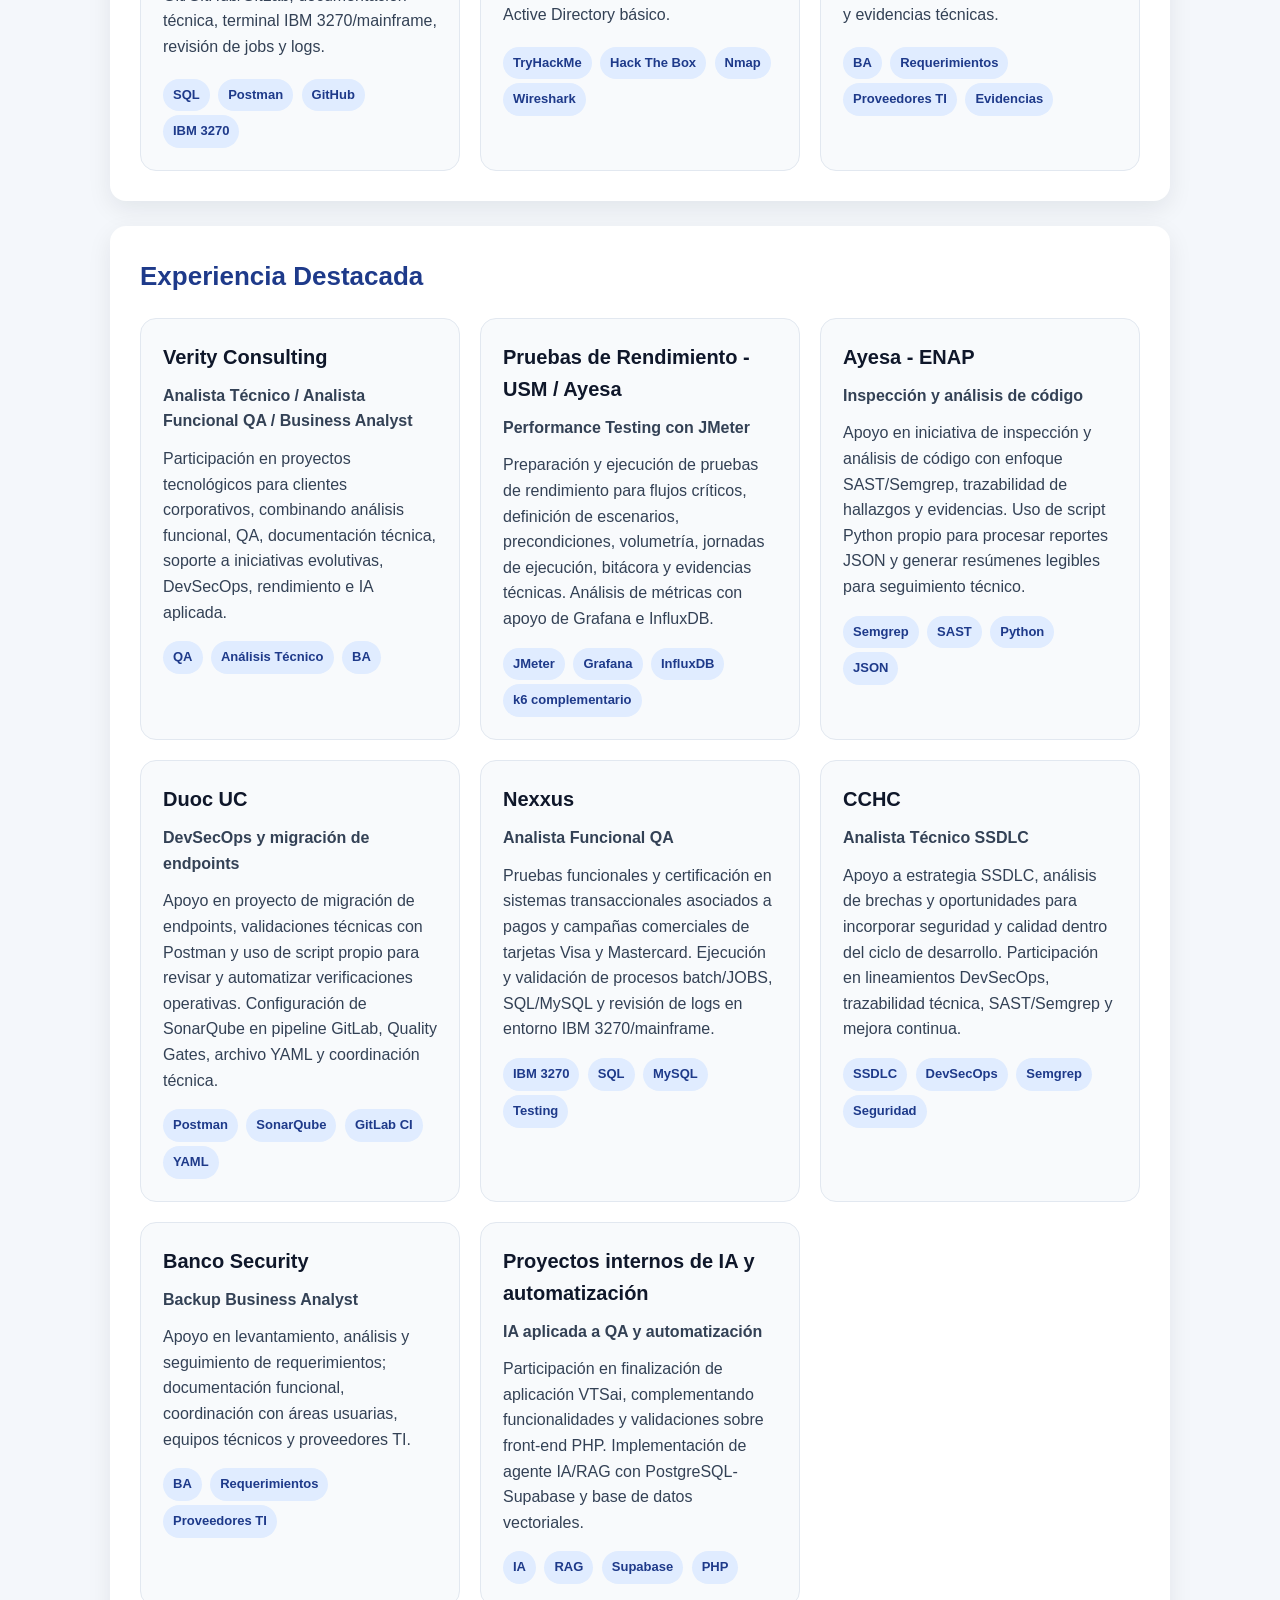
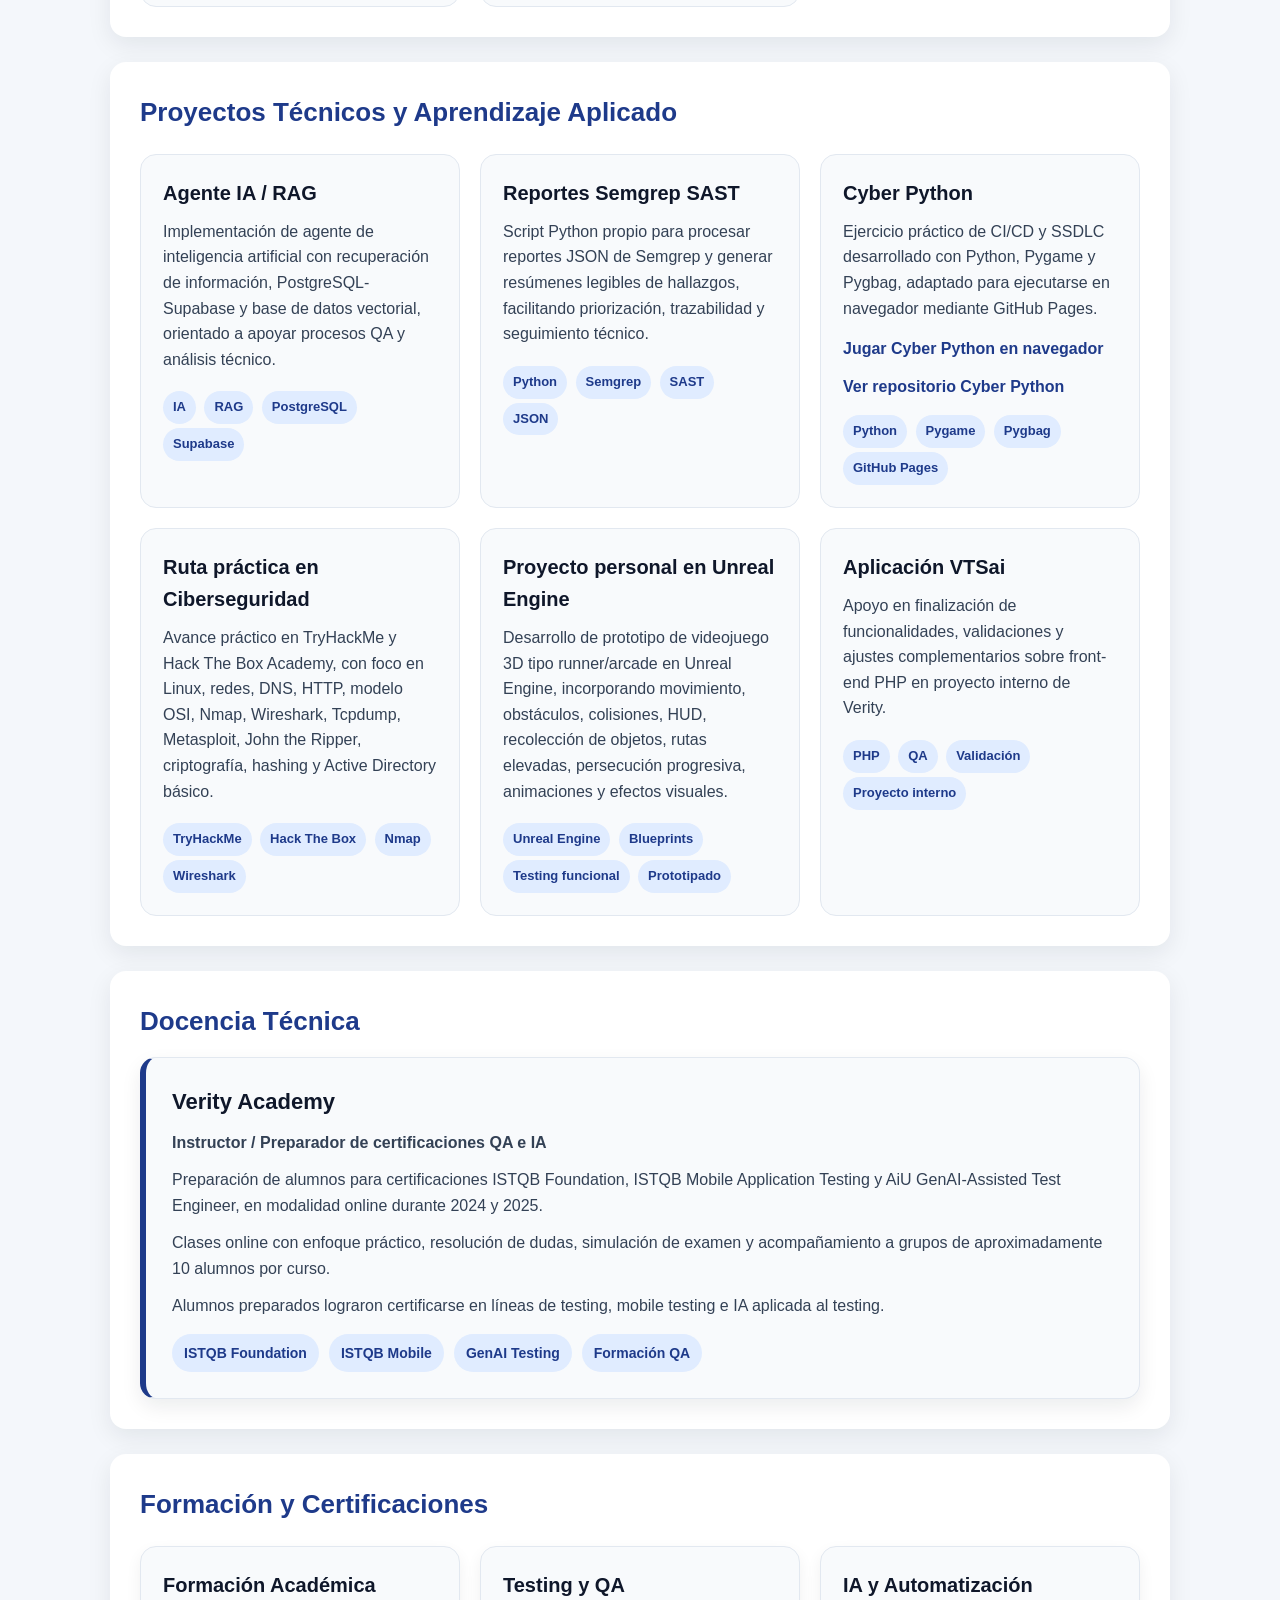
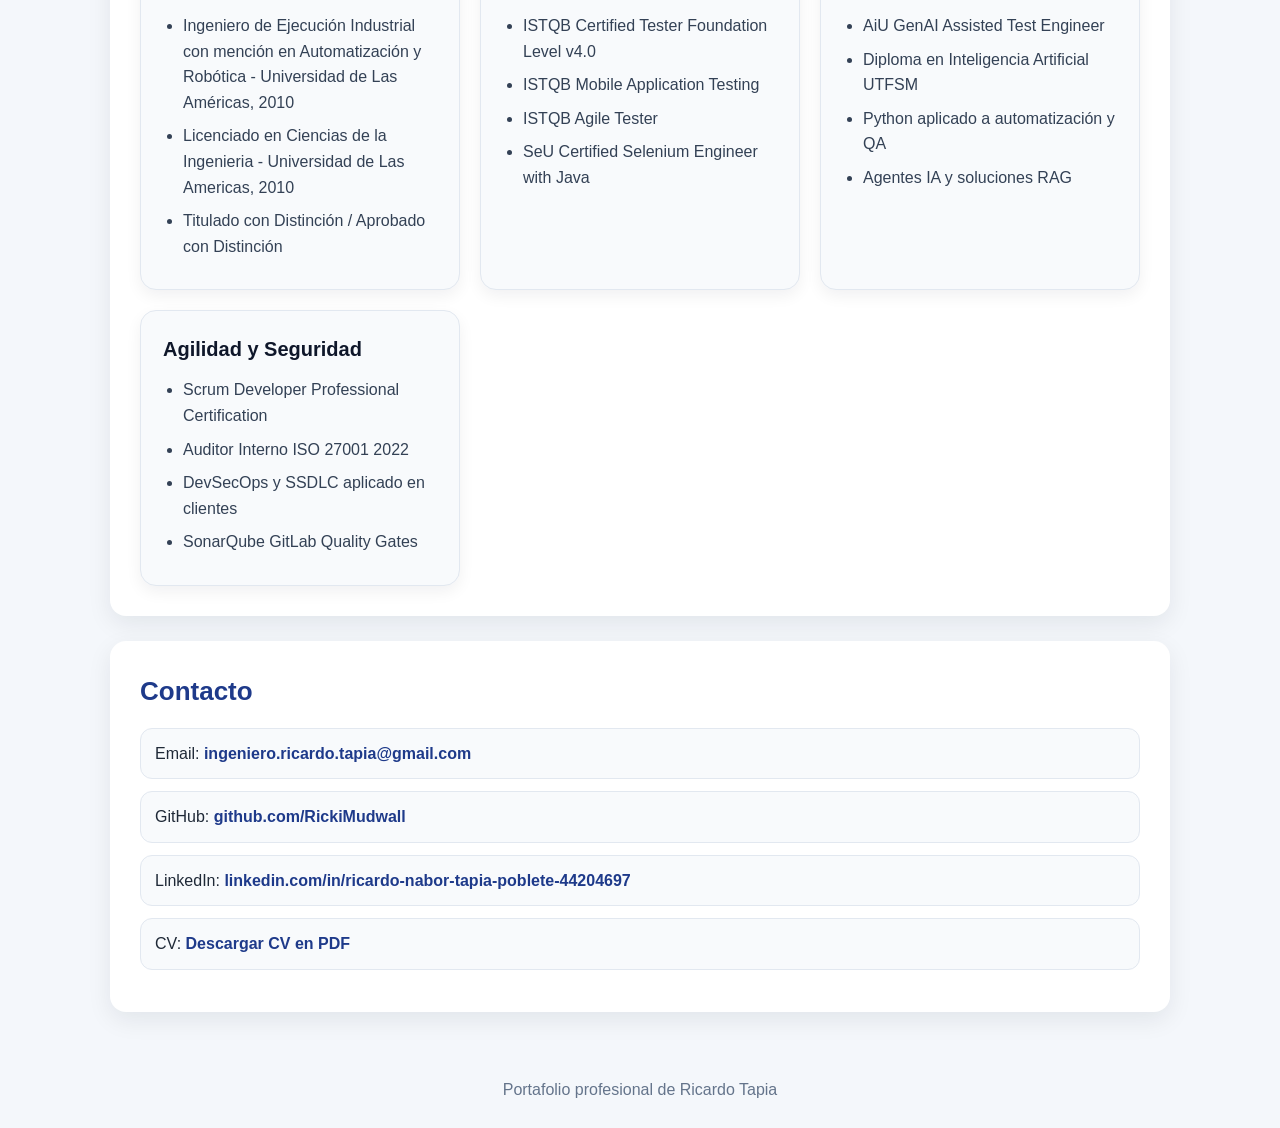
==== commit 44166480: "Update index.html Actualiza docencia y certificaciones" ====
--- a/index.html
+++ b/index.html
@@ -357,22 +357,26 @@
     
       <div class="teaching-card">
         <h3>Verity Academy</h3>
-        <p><strong>Instructor Preparador de certificaciones QA e IA</strong></p>
+        <p><strong>Instructor / Preparador de certificaciones QA e IA</strong></p>
         <p>
           Preparación de alumnos para certificaciones ISTQB Foundation,
-          ISTQB Mobile Application Testing y AiU GenAI Assisted Test Engineer,
+          ISTQB Mobile Application Testing y AiU GenAI-Assisted Test Engineer,
           en modalidad online durante 2024 y 2025.
         </p>
         <p>
-          Clases prácticas, resolución de dudas, simulación de exámen y
-          acompanamiento a grupos de aproximadamente 10 alumnos por curso.
+          Clases online con enfoque práctico, resolución de dudas, simulación de examen
+          y acompañamiento a grupos de aproximadamente 10 alumnos por curso.
+        </p>
+        <p>
+          Alumnos preparados lograron certificarse en líneas de testing,
+          mobile testing e IA aplicada al testing.
         </p>
     
         <div class="badges">
           <span class="badge">ISTQB Foundation</span>
           <span class="badge">ISTQB Mobile</span>
           <span class="badge">GenAI Testing</span>
-          <span class="badge">Formacion QA</span>
+          <span class="badge">Formación QA</span>
         </div>
       </div>
     </section>
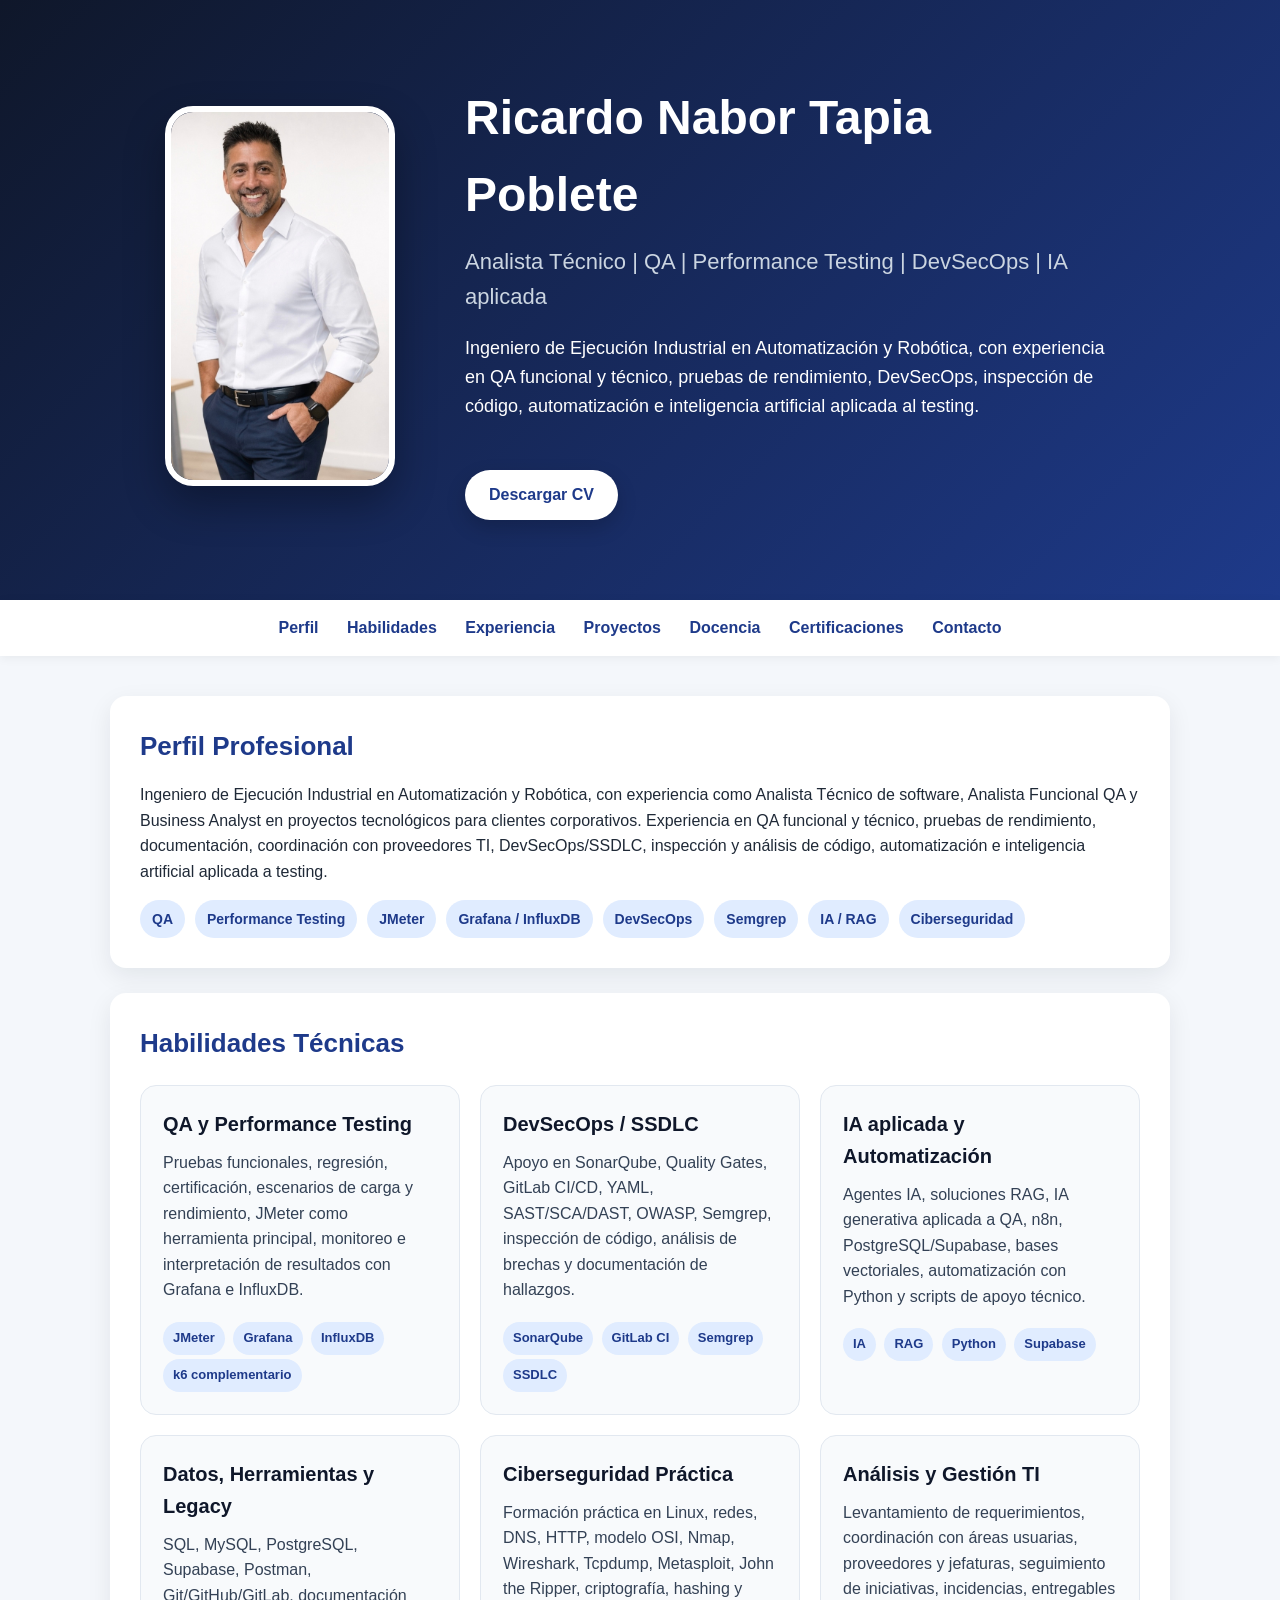
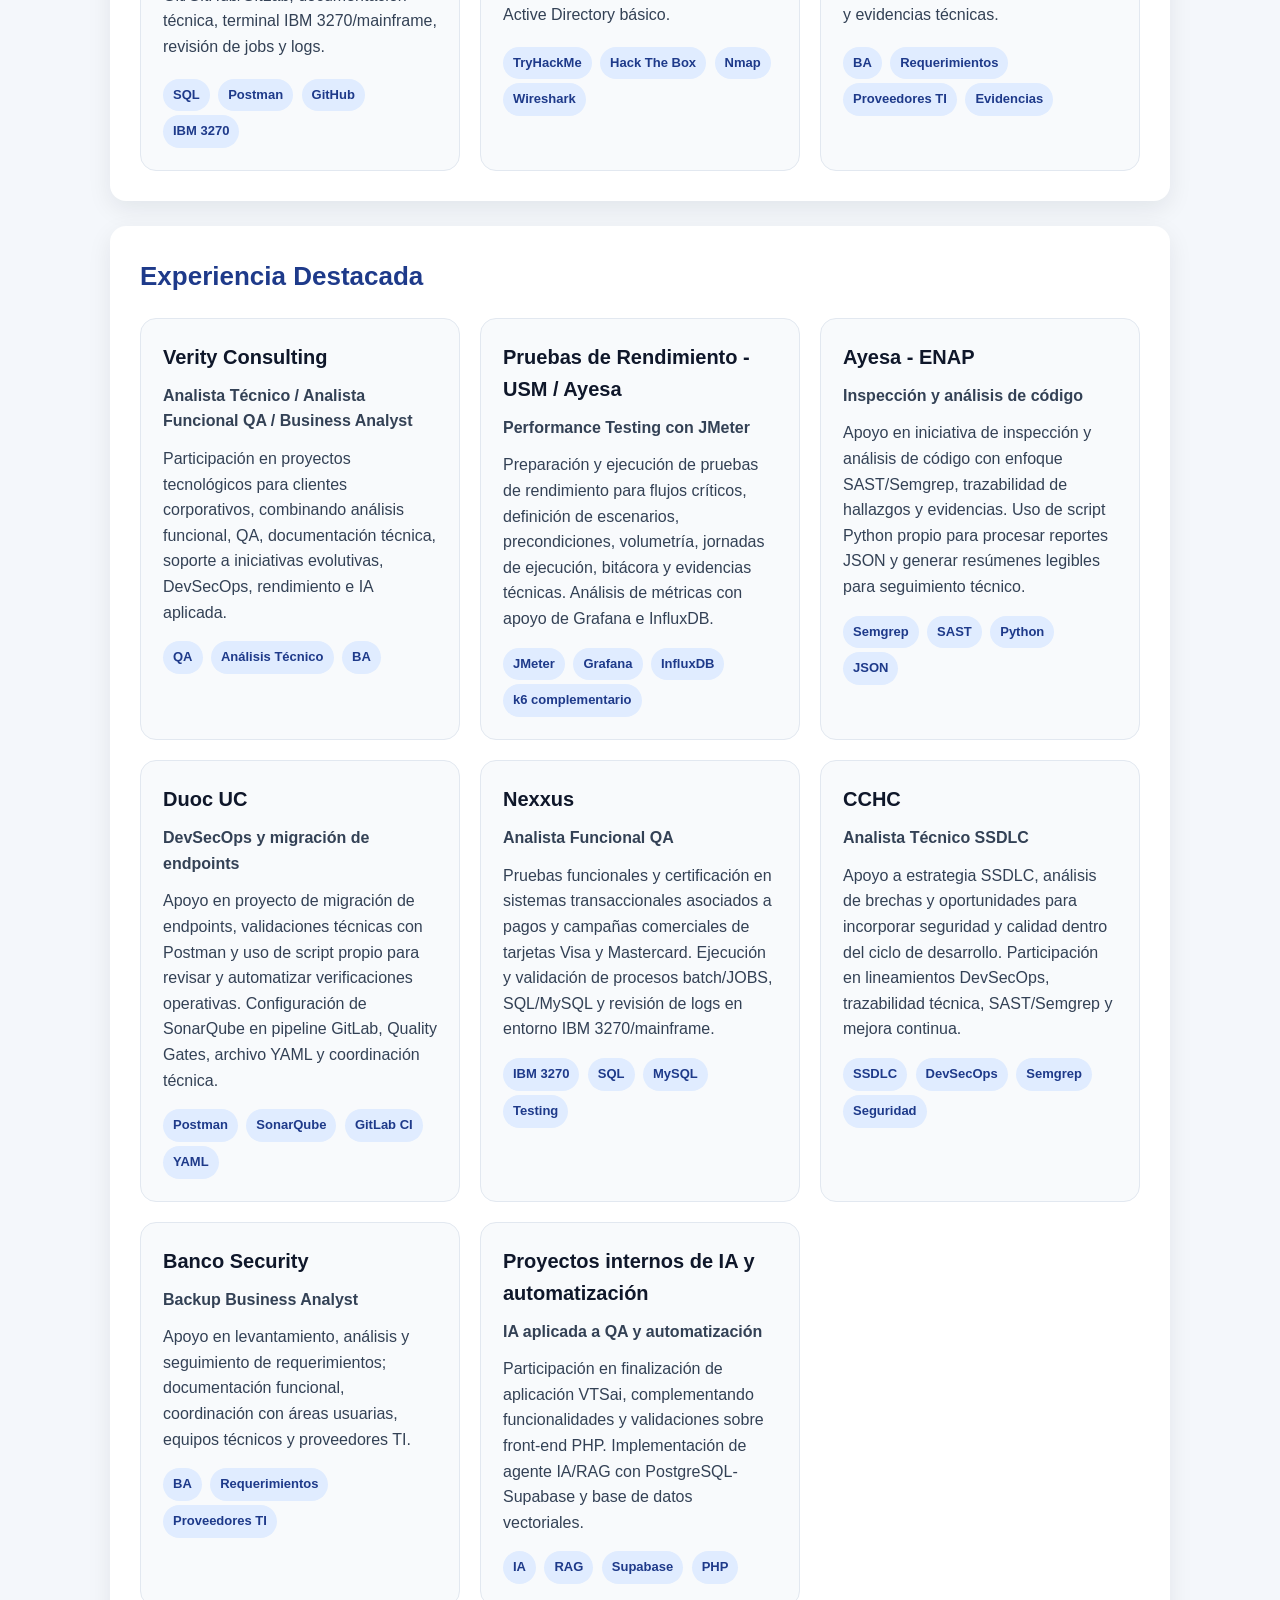
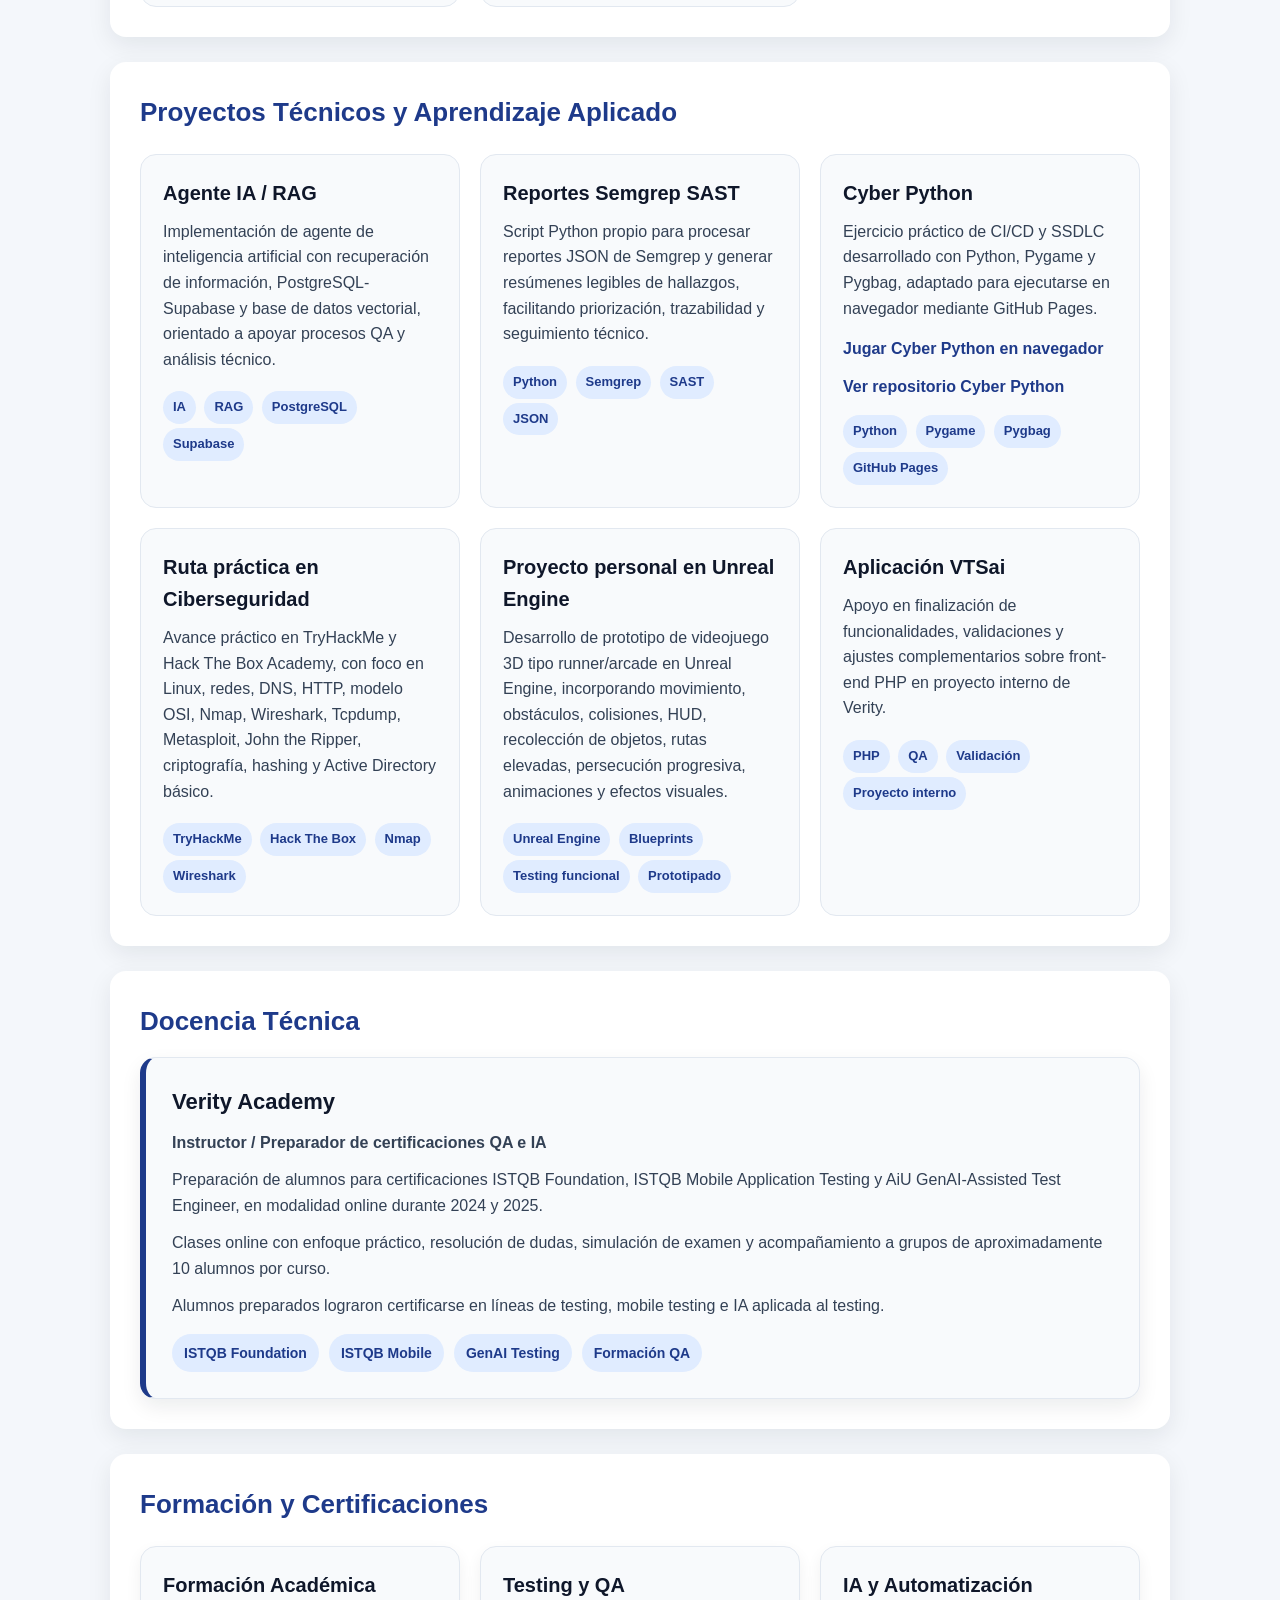
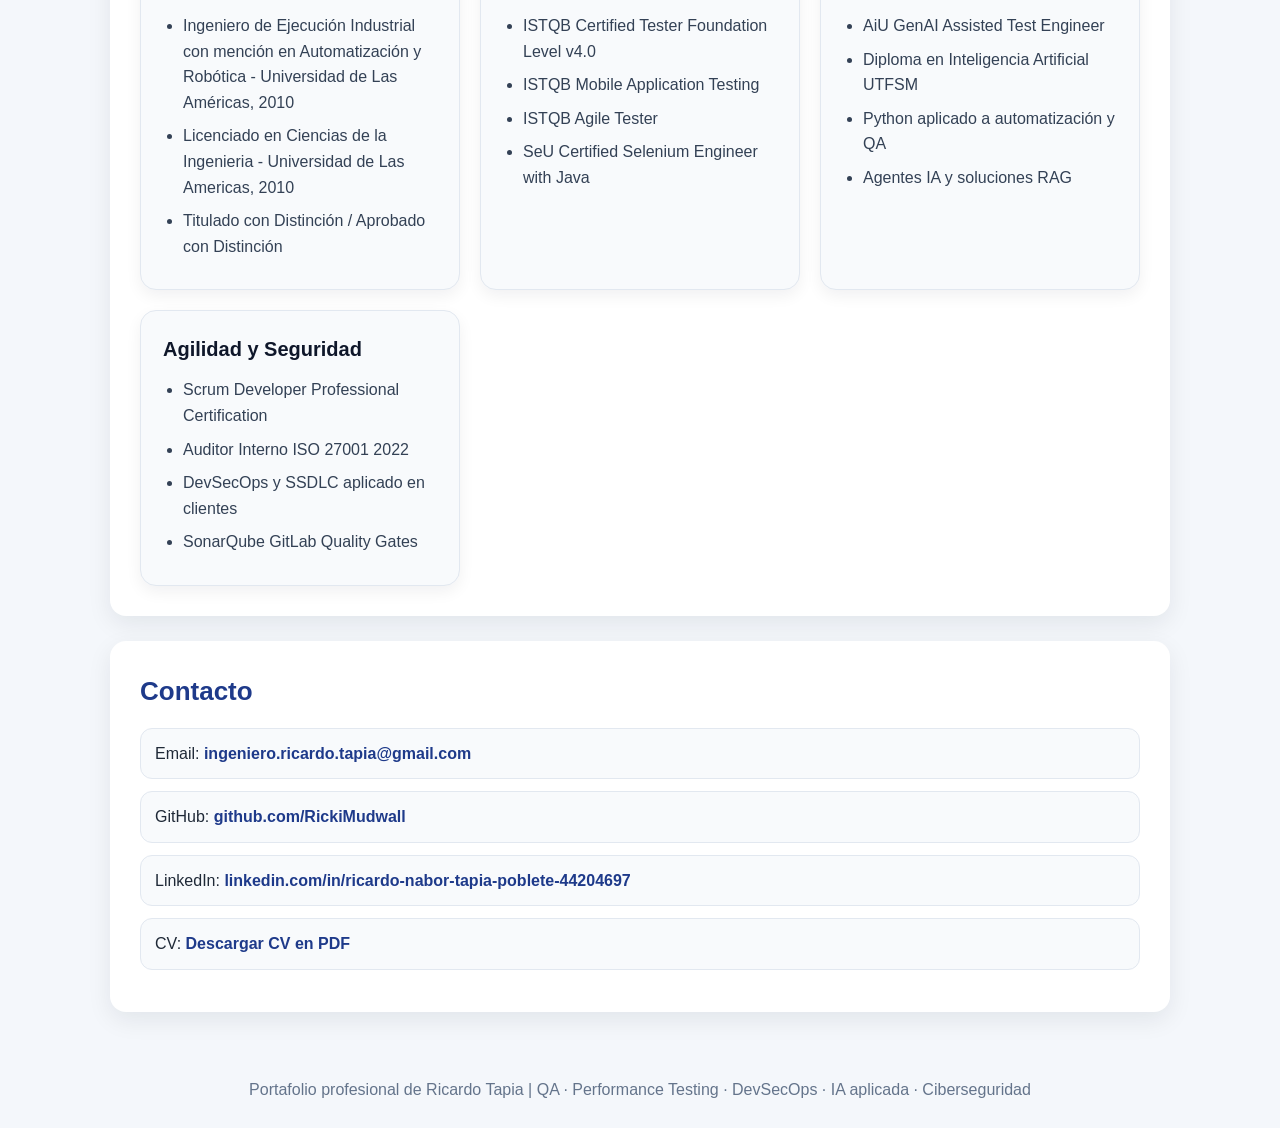
==== commit fcdcb5f3: "Update index.html Actualiza metadatos y footer del portafolio" ====
--- a/index.html
+++ b/index.html
@@ -3,16 +3,16 @@
 <head>
   <meta charset="UTF-8">
   <meta name="viewport" content="width=device-width, initial-scale=1.0">
-  <title>Ricardo Tapia | QA, IA, DevSecOps y Análisis Técnico</title>
-  
-  <meta name="description" content="Portafolio profesional de Ricardo Tapia, Ingeniero Industrial con experiencia en QA, analisis tecnico de software, inteligencia artificial aplicada, DevSecOps, automatizacion, testing y ciberseguridad.">
+  <title>Ricardo Tapia | QA, Performance, DevSecOps, IA y Ciberseguridad</title>
+  
+  <meta name="description" content="Portafolio profesional de Ricardo Tapia, Analista Técnico con experiencia en QA, pruebas de rendimiento, DevSecOps, IA aplicada, automatización, análisis técnico de software y ciberseguridad práctica.">
   
   <meta name="author" content="Ricardo Nabor Tapia Poblete">
   
-  <meta name="keywords" content="Ricardo Tapia, QA, Testing, DevSecOps, Inteligencia Artificial, IA, RAG, Automatizacion, Analista Tecnico, Business Analyst, GitHub, SonarQube, GitLab, SQL">
+  <meta name="keywords" content="Ricardo Tapia, QA, Testing, Performance Testing, JMeter, Grafana, InfluxDB, DevSecOps, SSDLC, Inteligencia Artificial, IA, RAG, Automatizacion, Analista Tecnico, Business Analyst, SonarQube, GitLab, Semgrep, SQL, Ciberseguridad">
   
   <meta property="og:title" content="Ricardo Tapia | Portafolio Profesional">
-  <meta property="og:description" content="QA, IA aplicada, DevSecOps, automatizacion, testing, analisis tecnico de software y ciberseguridad.">
+  <meta property="og:description" content="QA, Performance Testing, DevSecOps, IA aplicada, automatización, análisis técnico de software y ciberseguridad práctica.">
   <meta property="og:type" content="website">
   <meta property="og:url" content="https://rickimudwall.github.io/">
   
@@ -460,7 +460,7 @@
   </main>
 
   <footer>
-    <p>Portafolio profesional de Ricardo Tapia</p>
+    <p>Portafolio profesional de Ricardo Tapia | QA · Performance Testing · DevSecOps · IA aplicada · Ciberseguridad</p>
   </footer>
   
   <button id="topButton" class="top-button" aria-label="Volver arriba">
